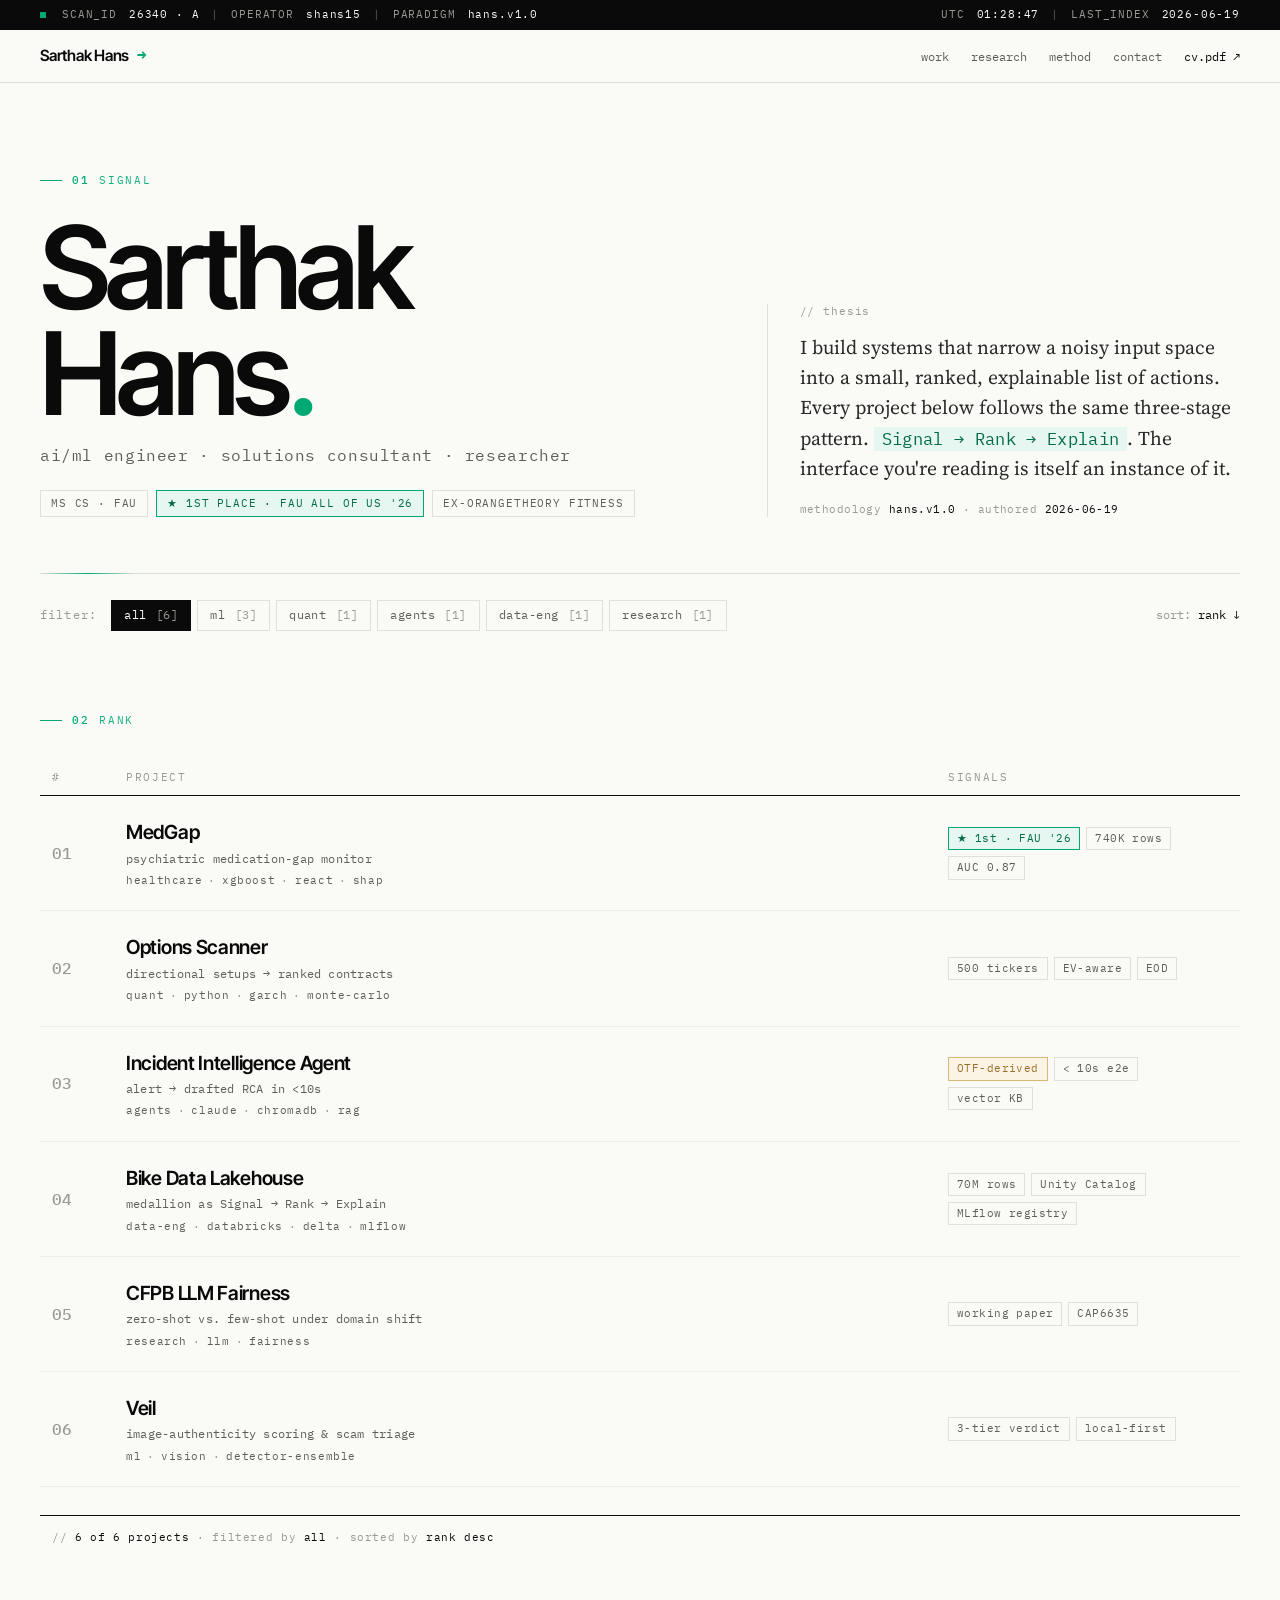
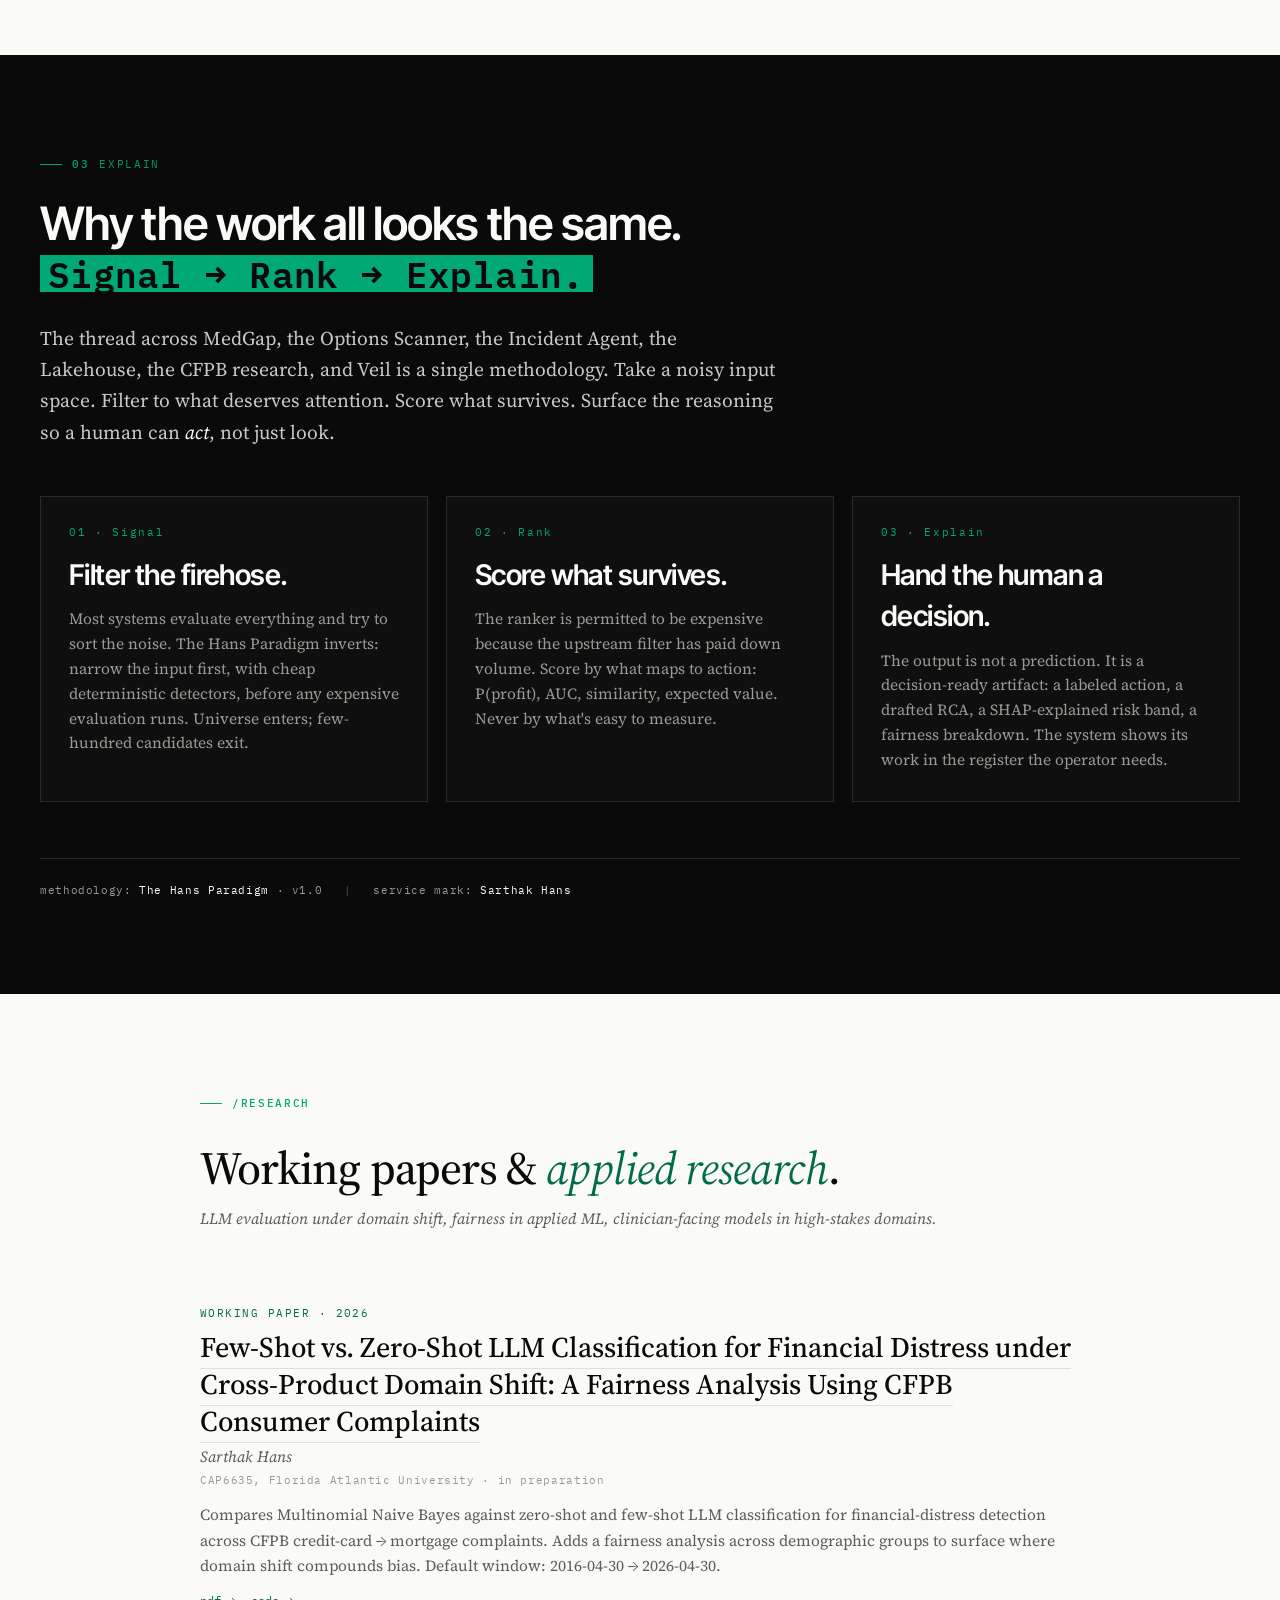
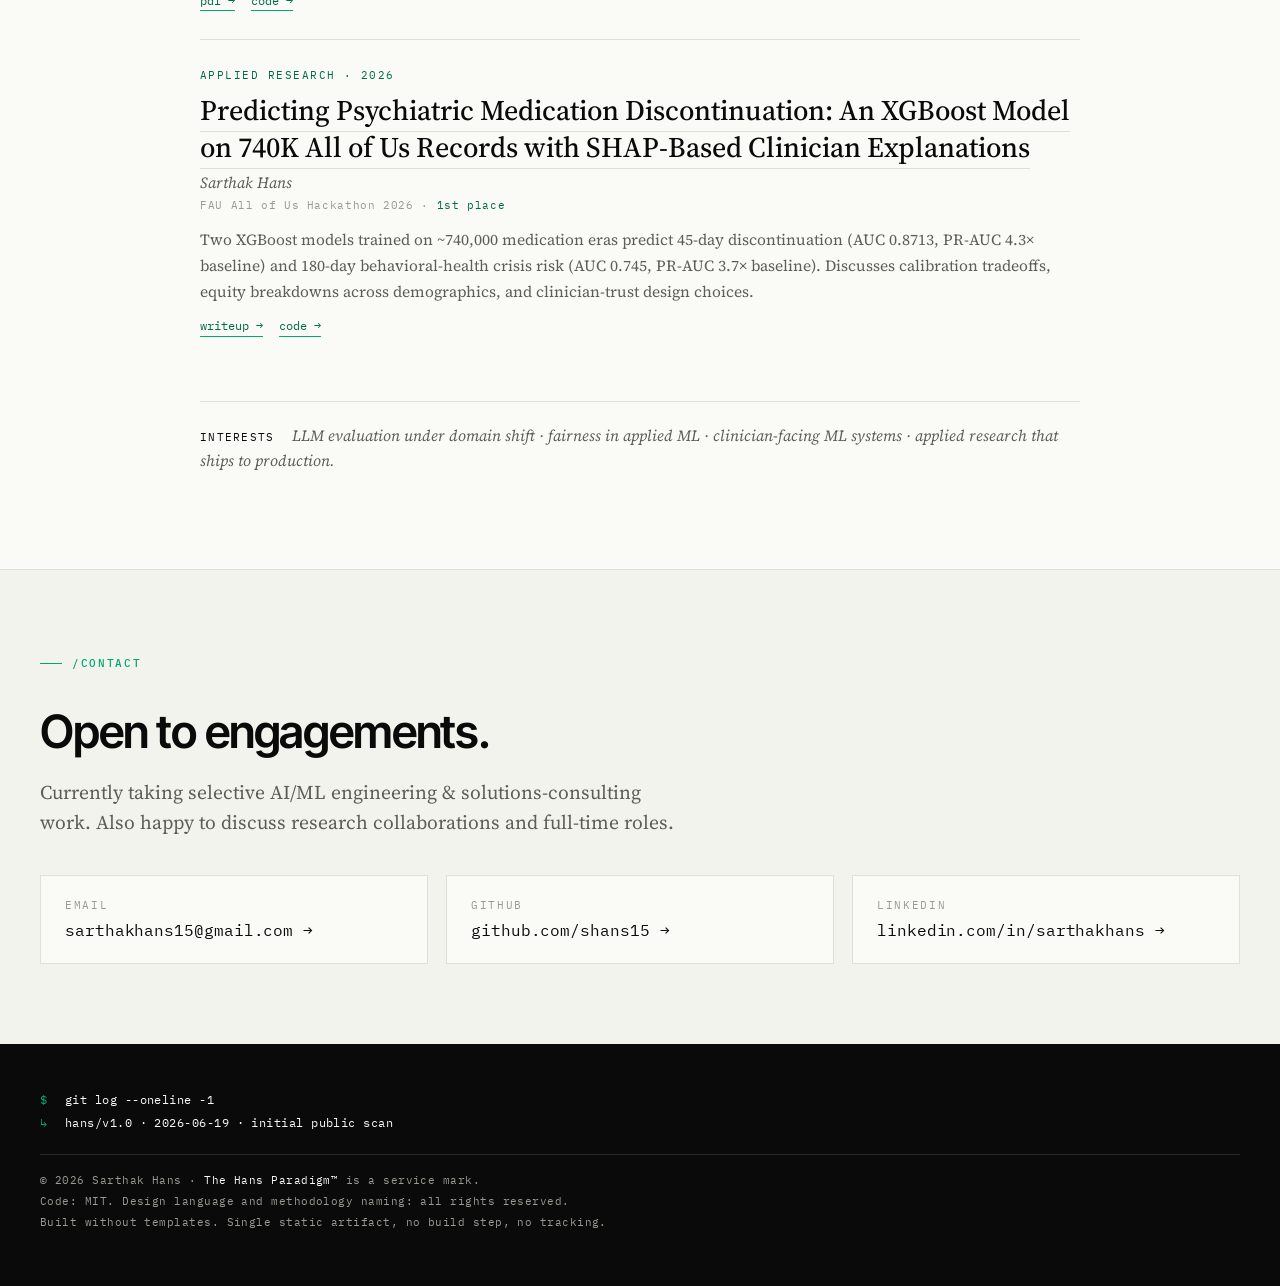
==== index.html @ 2ef12715 "initial: hans paradigm v1.0.2 Single-page static portfolio enacting the Signal → Rank → Explain meth" ====
<!--
  ============================================================================
  THE HANS PARADIGM™ — A Signal → Rank → Explain Interface
  ----------------------------------------------------------------------------
  © 2026 Sarthak Hans. All rights reserved.

  This file embodies an original interface paradigm authored by Sarthak Hans:
  a three-stage Signal → Rank → Explain layout language derived from the
  computational pattern present across the author's body of engineering and
  research work. The visual treatment, interaction model, methodology naming,
  and the integrated rank-with-explainability table are original authored
  components of "The Hans Paradigm" (the "Paradigm").

  Code is released under the MIT License (see LICENSE).
  Design language and methodology naming: all rights reserved.
  Trademark notice: "The Hans Paradigm" is a service mark of Sarthak Hans.
  ============================================================================
-->
<!DOCTYPE html>
<html lang="en">
<head>
  <meta charset="utf-8">
  <meta name="viewport" content="width=device-width, initial-scale=1, viewport-fit=cover">
  <meta name="theme-color" content="#0a0a0a">
  <title>Sarthak Hans · Signal → Rank → Explain · The Hans Paradigm</title>
  <meta name="description" content="AI/ML engineer and researcher. Builds Signal → Rank → Explain systems in healthcare, fintech, and ops. MS CS @ FAU. 1st place FAU All of Us Hackathon 2026.">
  <meta name="author" content="Sarthak Hans">
  <meta property="og:title" content="Sarthak Hans · The Hans Paradigm">
  <meta property="og:description" content="Signal → Rank → Explain. An interface that enacts the methodology.">
  <link rel="preconnect" href="https://fonts.googleapis.com">
  <link rel="preconnect" href="https://fonts.gstatic.com" crossorigin>
  <link href="https://fonts.googleapis.com/css2?family=Inter+Tight:wght@400;500;600;700&family=IBM+Plex+Mono:wght@400;500;600&family=Source+Serif+4:ital,opsz,wght@0,8..60,400;0,8..60,500;1,8..60,400&display=swap" rel="stylesheet">
  <link rel="stylesheet" href="styles.css">
</head>
<body>

<!-- =========================================================================
     STATUS BAR — system metadata, visible at all times
     ========================================================================= -->
<div class="status-bar" role="status" aria-label="System status">
  <div class="status-inner">
    <div class="status-left">
      <span class="status-dot" aria-hidden="true"></span>
      <span class="status-token">SCAN_ID</span>
      <span class="status-value" id="scan-id">···</span>
      <span class="status-sep">|</span>
      <span class="status-token">OPERATOR</span>
      <span class="status-value">shans15</span>
      <span class="status-sep">|</span>
      <span class="status-token">PARADIGM</span>
      <span class="status-value">hans.v1.0</span>
    </div>
    <div class="status-right">
      <span class="status-token">UTC</span>
      <span class="status-value" id="clock">--:--:--</span>
      <span class="status-sep">|</span>
      <span class="status-token">LAST_INDEX</span>
      <span class="status-value">2026-06-19</span>
    </div>
  </div>
</div>

<!-- =========================================================================
     NAV — minimal, sticky, register-locked to mono
     Desktop: inline links. Mobile: hamburger → slide-in drawer.
     ========================================================================= -->
<nav class="nav" aria-label="Primary">
  <div class="nav-inner">
    <a class="brand" href="#top">
      <span class="brand-name">Sarthak Hans</span>
      <span class="brand-glyph">→</span>
    </a>
    <div class="nav-links nav-links-desktop">
      <a href="#work">work</a>
      <a href="#research">research</a>
      <a href="#method">method</a>
      <a href="#contact">contact</a>
      <a href="cv.pdf" class="nav-cv">cv.pdf ↗</a>
    </div>
    <button
      class="nav-toggle"
      id="nav-toggle"
      aria-label="Open navigation menu"
      aria-controls="nav-drawer"
      aria-expanded="false"
      onclick="HansParadigm.toggleDrawer()">
      <span class="nav-toggle-bar"></span>
      <span class="nav-toggle-bar"></span>
      <span class="nav-toggle-label">menu</span>
    </button>
  </div>
</nav>

<!-- Mobile drawer + backdrop (only visible/animated on mobile breakpoints) -->
<div class="nav-backdrop" id="nav-backdrop" onclick="HansParadigm.closeDrawer()" aria-hidden="true"></div>
<aside class="nav-drawer" id="nav-drawer" aria-label="Mobile navigation" aria-hidden="true">
  <div class="nav-drawer-head">
    <div class="nav-drawer-label">// menu</div>
    <button class="nav-drawer-close" aria-label="Close menu" onclick="HansParadigm.closeDrawer()">close ✕</button>
  </div>
  <ul class="nav-drawer-list">
    <li><a href="#work"     onclick="HansParadigm.closeDrawer()"><span class="ndl-num">01</span><span>work</span></a></li>
    <li><a href="#research" onclick="HansParadigm.closeDrawer()"><span class="ndl-num">02</span><span>research</span></a></li>
    <li><a href="#method"   onclick="HansParadigm.closeDrawer()"><span class="ndl-num">03</span><span>method</span></a></li>
    <li><a href="#contact"  onclick="HansParadigm.closeDrawer()"><span class="ndl-num">04</span><span>contact</span></a></li>
    <li><a href="cv.pdf"    onclick="HansParadigm.closeDrawer()"><span class="ndl-num">05</span><span>cv.pdf ↗</span></a></li>
  </ul>
  <div class="nav-drawer-foot">
    <div>operator <em>shans15</em></div>
    <div>paradigm <em>hans.v1.0</em></div>
  </div>
</aside>

<main id="top">

  <!-- =======================================================================
       HERO — Stage 01 / Signal
       Asymmetric: identity block left, thesis + filter controls right
       ======================================================================= -->
  <section class="hero">
    <div class="hero-grid">
      <div class="hero-id">
        <div class="stage-label"><span class="stage-num">01</span><span class="stage-name">Signal</span></div>
        <h1 class="hero-h1">
          <span class="hero-name">Sarthak<br>Hans<span class="hero-period">.</span></span>
          <span class="hero-role">ai/ml engineer · solutions consultant · researcher</span>
        </h1>
        <div class="hero-credentials">
          <span class="cred">MS CS · FAU</span>
          <span class="cred cred-award">★ 1st place · FAU All of Us '26</span>
          <span class="cred">ex-Orangetheory Fitness</span>
        </div>
      </div>

      <aside class="hero-thesis">
        <div class="thesis-label">// thesis</div>
        <p class="thesis-text">I build systems that narrow a noisy input space into a small, ranked, explainable list of actions. Every project below follows the same three-stage pattern. <span class="thesis-em">Signal → Rank → Explain</span>. The interface you're reading is itself an instance of it.</p>
        <div class="thesis-meta">
          <span>methodology </span><span class="thesis-meta-em">hans.v1.0</span>
          <span> · authored </span><span class="thesis-meta-em">2026-06-19</span>
        </div>
      </aside>
    </div>

    <div class="scanline" aria-hidden="true"><div class="scanline-pulse"></div></div>

    <div class="filter-bar" role="toolbar" aria-label="Filter projects">
      <span class="filter-label">filter:</span>
      <button class="filter-btn active" data-filter="all">all <span class="filter-count">[6]</span></button>
      <button class="filter-btn" data-filter="ml">ml <span class="filter-count">[3]</span></button>
      <button class="filter-btn" data-filter="quant">quant <span class="filter-count">[1]</span></button>
      <button class="filter-btn" data-filter="agents">agents <span class="filter-count">[1]</span></button>
      <button class="filter-btn" data-filter="data">data-eng <span class="filter-count">[1]</span></button>
      <button class="filter-btn" data-filter="research">research <span class="filter-count">[1]</span></button>
      <span class="filter-spacer"></span>
      <span class="filter-sort">sort: <span class="filter-sort-val">rank ↓</span></span>
    </div>
  </section>

  <!-- =======================================================================
       RANK — Stage 02 / Rank
       Dense scan-output table with inline Explain panels
       ======================================================================= -->
  <section class="rank" id="work">
    <div class="stage-label stage-label-section"><span class="stage-num">02</span><span class="stage-name">Rank</span></div>

    <div class="rank-head" role="row">
      <div class="rh-col rh-num">#</div>
      <div class="rh-col rh-name">project</div>
      <div class="rh-col rh-signals">signals</div>
    </div>

    <article class="rank-row" data-cats="ml">
      <div class="rr-trigger" onclick="HansParadigm.toggle(this)">
        <div class="rr-num">01</div>
        <div class="rr-name">
          <h3>MedGap <span class="rr-sub">psychiatric medication-gap monitor</span></h3>
          <div class="rr-tags"><span>healthcare</span><span class="dot">·</span><span>xgboost</span><span class="dot">·</span><span>react</span><span class="dot">·</span><span>shap</span></div>
        </div>
        <div class="rr-badges">
          <span class="badge badge-award">★ 1st · FAU '26</span>
          <span class="badge">740K rows</span>
          <span class="badge">AUC 0.87</span>
        </div>
      </div>
      <div class="rr-explain">
        <div class="explain-grid">
          <div>
            <div class="explain-label">// why ranked #1</div>
            <p class="explain-text">A textbook <em>Signal → Rank → Explain</em> system, applied to clinical decision-support. Two XGBoost models trained on ~740K medication eras from the NIH All of Us Researcher Workbench surface per-patient discontinuation risk (AUC <em>0.8713</em>, PR-AUC <em>4.3× baseline</em>) and 180-day behavioral-health crisis risk (AUC <em>0.745</em>, PR-AUC <em>3.7× baseline</em>). The React dashboard renders SHAP explanations and equity breakdowns inline so clinicians can <em>act, not just look</em>.</p>
            <div class="explain-links">
              <a href="https://github.com/shans15/medgap">repo →</a>
              <a href="#">case study →</a>
              <a href="#">slides →</a>
            </div>
          </div>
          <div>
            <div class="explain-label">// rank features</div>
            <dl class="feat-list">
              <div class="feat"><dt>award</dt><dd>1st · FAU All of Us '26</dd></div>
              <div class="feat"><dt>data</dt><dd>~740,000 medication eras</dd></div>
              <div class="feat"><dt>auc-roc</dt><dd>0.8713 (disc.) · 0.745 (crisis)</dd></div>
              <div class="feat"><dt>pr-auc lift</dt><dd>4.3× · 3.7× baseline</dd></div>
              <div class="feat"><dt>explainability</dt><dd>SHAP + equity breakdowns</dd></div>
              <div class="feat"><dt>shipped</dt><dd>React dashboard, FastAPI</dd></div>
            </dl>
          </div>
        </div>
      </div>
    </article>

    <article class="rank-row" data-cats="quant">
      <div class="rr-trigger" onclick="HansParadigm.toggle(this)">
        <div class="rr-num">02</div>
        <div class="rr-name">
          <h3>Options Scanner <span class="rr-sub">directional setups → ranked contracts</span></h3>
          <div class="rr-tags"><span>quant</span><span class="dot">·</span><span>python</span><span class="dot">·</span><span>garch</span><span class="dot">·</span><span>monte-carlo</span></div>
        </div>
        <div class="rr-badges">
          <span class="badge">500 tickers</span>
          <span class="badge">EV-aware</span>
          <span class="badge">EOD</span>
        </div>
      </div>
      <div class="rr-explain">
        <div class="explain-grid">
          <div>
            <div class="explain-label">// why ranked #2</div>
            <p class="explain-text">The clearest statement of the methodology, in my own words from the repo: <em>"Most option scanners are noisy because they evaluate every contract on every ticker, then try to sort the firehose. This one inverts the problem."</em> A ticker only enters the scan if a Saty-style technical setup fires on its daily chart (Signal). Surviving tickers get stress-tested P(profit), EV, and composite scoring across their option chains (Rank). Output is a labeled list (<code>TRADE / WATCHLIST / NO_TRADE</code>) backed by the setup that put it there (Explain).</p>
            <div class="explain-links">
              <a href="https://github.com/shans15/options-scanner">repo →</a>
              <a href="#">methodology →</a>
            </div>
          </div>
          <div>
            <div class="explain-label">// rank features</div>
            <dl class="feat-list">
              <div class="feat"><dt>universe</dt><dd>S&amp;P 500, cached daily</dd></div>
              <div class="feat"><dt>setup detectors</dt><dd>compression · pullback · stage-2 · failed-breakdown</dd></div>
              <div class="feat"><dt>pricing</dt><dd>GARCH-conditioned · Monte Carlo</dd></div>
              <div class="feat"><dt>scoring</dt><dd>P(profit) · expected value · stress</dd></div>
              <div class="feat"><dt>output</dt><dd>3-class labeled candidate list</dd></div>
            </dl>
          </div>
        </div>
      </div>
    </article>

    <article class="rank-row" data-cats="agents ml">
      <div class="rr-trigger" onclick="HansParadigm.toggle(this)">
        <div class="rr-num">03</div>
        <div class="rr-name">
          <h3>Incident Intelligence Agent <span class="rr-sub">alert → drafted RCA in &lt;10s</span></h3>
          <div class="rr-tags"><span>agents</span><span class="dot">·</span><span>claude</span><span class="dot">·</span><span>chromadb</span><span class="dot">·</span><span>rag</span></div>
        </div>
        <div class="rr-badges">
          <span class="badge badge-prod">OTF-derived</span>
          <span class="badge">&lt; 10s e2e</span>
          <span class="badge">vector KB</span>
        </div>
      </div>
      <div class="rr-explain">
        <div class="explain-grid">
          <div>
            <div class="explain-label">// why ranked #3</div>
            <p class="explain-text">Open-source rebuild of a production system shipped at Orangetheory Fitness. Raw PagerDuty alert (Signal) → similarity search against a local ChromaDB of past incidents (Rank) → drafted RCA with cited precedents, formatted for paste into Jira or Slack (Explain). The OTF lineage matters: this is a vendor-neutral version of something that ran in production for an enterprise on-call team, not a side project.</p>
            <div class="explain-links">
              <a href="https://github.com/shans15/incident-intelligence-agent">repo →</a>
            </div>
          </div>
          <div>
            <div class="explain-label">// rank features</div>
            <dl class="feat-list">
              <div class="feat"><dt>latency</dt><dd>&lt; 10s end-to-end</dd></div>
              <div class="feat"><dt>retrieval</dt><dd>ChromaDB, local-first</dd></div>
              <div class="feat"><dt>generation</dt><dd>Claude API + retry/backoff</dd></div>
              <div class="feat"><dt>output</dt><dd>markdown RCA, paste-ready</dd></div>
              <div class="feat"><dt>lineage</dt><dd>Orangetheory Fitness prod</dd></div>
            </dl>
          </div>
        </div>
      </div>
    </article>

    <article class="rank-row" data-cats="data ml">
      <div class="rr-trigger" onclick="HansParadigm.toggle(this)">
        <div class="rr-num">04</div>
        <div class="rr-name">
          <h3>Bike Data Lakehouse <span class="rr-sub">medallion as Signal → Rank → Explain</span></h3>
          <div class="rr-tags"><span>data-eng</span><span class="dot">·</span><span>databricks</span><span class="dot">·</span><span>delta</span><span class="dot">·</span><span>mlflow</span></div>
        </div>
        <div class="rr-badges">
          <span class="badge">70M rows</span>
          <span class="badge">Unity Catalog</span>
          <span class="badge">MLflow registry</span>
        </div>
      </div>
      <div class="rr-explain">
        <div class="explain-grid">
          <div>
            <div class="explain-label">// why ranked #4</div>
            <p class="explain-text">The methodology applied at the data-engineering layer. <em>Bronze (Signal)</em> ingests raw Citi Bike trips + GBFS + weather with MERGE-based idempotency and bad-row quarantine. <em>Silver (Rank)</em> is the cleaned, partitioned, Z-ordered hourly demand tables. <em>Gold (Explain)</em> is the predicted-demand model output an operations dashboard can actually act on. The Lakehouse architecture is the point, not the dataset.</p>
            <div class="explain-links">
              <a href="https://github.com/shans15/bike-data-lakehouse">repo →</a>
            </div>
          </div>
          <div>
            <div class="explain-label">// rank features</div>
            <dl class="feat-list">
              <div class="feat"><dt>volume</dt><dd>~70M trip rows · 3.5 GB</dd></div>
              <div class="feat"><dt>governance</dt><dd>Unity Catalog, single plane</dd></div>
              <div class="feat"><dt>experiments</dt><dd>MLflow · baseline + LGBM + GBT</dd></div>
              <div class="feat"><dt>output</dt><dd>SQL ops dashboard</dd></div>
            </dl>
          </div>
        </div>
      </div>
    </article>

    <article class="rank-row" data-cats="research ml">
      <div class="rr-trigger" onclick="HansParadigm.toggle(this)">
        <div class="rr-num">05</div>
        <div class="rr-name">
          <h3>CFPB LLM Fairness <span class="rr-sub">zero-shot vs. few-shot under domain shift</span></h3>
          <div class="rr-tags"><span>research</span><span class="dot">·</span><span>llm</span><span class="dot">·</span><span>fairness</span></div>
        </div>
        <div class="rr-badges">
          <span class="badge">working paper</span>
          <span class="badge">CAP6635</span>
        </div>
      </div>
      <div class="rr-explain">
        <div class="explain-grid">
          <div>
            <div class="explain-label">// why ranked #5</div>
            <p class="explain-text">The methodology as research. Compares Multinomial Naive Bayes against zero-shot and few-shot LLM classification for financial-distress detection across CFPB credit-card → mortgage complaints (Signal: classifiers · Rank: out-of-domain accuracy · Explain: fairness analysis across demographic groups). 10-year window, 2016–2026. In preparation as a working paper for CAP6635.</p>
            <div class="explain-links">
              <a href="https://github.com/shans15/cap6635-research">repo →</a>
              <a href="#research">read alongside research section ↓</a>
            </div>
          </div>
          <div>
            <div class="explain-label">// rank features</div>
            <dl class="feat-list">
              <div class="feat"><dt>source domain</dt><dd>credit card complaints</dd></div>
              <div class="feat"><dt>target domain</dt><dd>mortgage complaints</dd></div>
              <div class="feat"><dt>baseline</dt><dd>Multinomial Naive Bayes</dd></div>
              <div class="feat"><dt>labels</dt><dd>derived from response category</dd></div>
              <div class="feat"><dt>window</dt><dd>2016-04-30 → 2026-04-30</dd></div>
            </dl>
          </div>
        </div>
      </div>
    </article>

    <article class="rank-row" data-cats="agents ml">
      <div class="rr-trigger" onclick="HansParadigm.toggle(this)">
        <div class="rr-num">06</div>
        <div class="rr-name">
          <h3>Veil <span class="rr-sub">image-authenticity scoring &amp; scam triage</span></h3>
          <div class="rr-tags"><span>ml</span><span class="dot">·</span><span>vision</span><span class="dot">·</span><span>detector-ensemble</span></div>
        </div>
        <div class="rr-badges">
          <span class="badge">3-tier verdict</span>
          <span class="badge">local-first</span>
        </div>
      </div>
      <div class="rr-explain">
        <div class="explain-grid">
          <div>
            <div class="explain-label">// why ranked #6</div>
            <p class="explain-text">Same pattern, image domain. Detector outputs (Signal) → combined Veil authenticity score with confidence rating (Rank) → plain-language verdict (<code>Looks authentic</code> / <code>Needs review</code> / <code>High scam risk</code>) plus visual warning-sign explanations and verification next-steps (Explain). Designed for human review, not as definitive proof.</p>
            <div class="explain-links">
              <a href="https://github.com/shans15/ai-detector">repo →</a>
            </div>
          </div>
          <div>
            <div class="explain-label">// rank features</div>
            <dl class="feat-list">
              <div class="feat"><dt>scoring</dt><dd>ensemble → normalized Veil score</dd></div>
              <div class="feat"><dt>verdicts</dt><dd>3 plain-language classes</dd></div>
              <div class="feat"><dt>privacy</dt><dd>local API support</dd></div>
              <div class="feat"><dt>use cases</dt><dd>scam · dating · news verification</dd></div>
            </dl>
          </div>
        </div>
      </div>
    </article>

    <div class="rank-foot">
      <span class="rank-foot-token">// </span>
      <span id="rank-count">6 of 6 projects</span>
      <span class="rank-foot-token"> · filtered by </span>
      <span id="rank-filter">all</span>
      <span class="rank-foot-token"> · sorted by </span>
      <span>rank desc</span>
    </div>
  </section>

  <!-- =======================================================================
       METHOD — Stage 03 / Explain (inverted register: dark)
       The named methodology, articulated as three explicit stages
       ======================================================================= -->
  <section class="method" id="method">
    <div class="method-inner">
      <div class="stage-label stage-label-on-dark"><span class="stage-num">03</span><span class="stage-name">Explain</span></div>
      <h2 class="method-h2">Why the work all looks the same.<br><span class="method-em">Signal → Rank → Explain.</span></h2>
      <p class="method-lead">The thread across MedGap, the Options Scanner, the Incident Agent, the Lakehouse, the CFPB research, and Veil is a single methodology. Take a noisy input space. Filter to what deserves attention. Score what survives. Surface the reasoning so a human can <em>act</em>, not just look.</p>

      <div class="method-stages">
        <article class="method-stage">
          <div class="ms-num">01 · Signal</div>
          <h3>Filter the firehose.</h3>
          <p>Most systems evaluate everything and try to sort the noise. The Hans Paradigm inverts: narrow the input first, with cheap deterministic detectors, before any expensive evaluation runs. Universe enters; few-hundred candidates exit.</p>
        </article>
        <article class="method-stage">
          <div class="ms-num">02 · Rank</div>
          <h3>Score what survives.</h3>
          <p>The ranker is permitted to be expensive because the upstream filter has paid down volume. Score by what maps to action: P(profit), AUC, similarity, expected value. Never by what's easy to measure.</p>
        </article>
        <article class="method-stage">
          <div class="ms-num">03 · Explain</div>
          <h3>Hand the human a decision.</h3>
          <p>The output is not a prediction. It is a decision-ready artifact: a labeled action, a drafted RCA, a SHAP-explained risk band, a fairness breakdown. The system shows its work in the register the operator needs.</p>
        </article>
      </div>

      <div class="method-foot">
        <span>methodology: <em>The Hans Paradigm</em> · v1.0</span>
        <span class="method-sep">|</span>
        <span>service mark: <em>Sarthak Hans</em></span>
      </div>
    </div>
  </section>

  <!-- =======================================================================
       RESEARCH — academic register, narrower column
       ======================================================================= -->
  <section class="research" id="research">
    <div class="research-inner">
      <div class="stage-label stage-label-section"><span class="stage-num">/research</span></div>
      <h2 class="research-h2">Working papers &amp; <em>applied research</em>.</h2>
      <p class="research-lead">LLM evaluation under domain shift, fairness in applied ML, clinician-facing models in high-stakes domains.</p>

      <article class="pub">
        <div class="pub-type">Working paper · 2026</div>
        <h3 class="pub-title"><a href="#">Few-Shot vs. Zero-Shot LLM Classification for Financial Distress under Cross-Product Domain Shift: A Fairness Analysis Using CFPB Consumer Complaints</a></h3>
        <div class="pub-authors">Sarthak Hans</div>
        <div class="pub-venue">CAP6635, Florida Atlantic University · in preparation</div>
        <p class="pub-abstract">Compares Multinomial Naive Bayes against zero-shot and few-shot LLM classification for financial-distress detection across CFPB credit-card → mortgage complaints. Adds a fairness analysis across demographic groups to surface where domain shift compounds bias. Default window: 2016-04-30 → 2026-04-30.</p>
        <div class="pub-links"><a href="#">pdf →</a><a href="https://github.com/shans15/cap6635-research">code →</a></div>
      </article>

      <article class="pub">
        <div class="pub-type">Applied research · 2026</div>
        <h3 class="pub-title"><a href="#">Predicting Psychiatric Medication Discontinuation: An XGBoost Model on 740K All of Us Records with SHAP-Based Clinician Explanations</a></h3>
        <div class="pub-authors">Sarthak Hans</div>
        <div class="pub-venue">FAU All of Us Hackathon 2026 · <em>1st place</em></div>
        <p class="pub-abstract">Two XGBoost models trained on ~740,000 medication eras predict 45-day discontinuation (AUC 0.8713, PR-AUC 4.3× baseline) and 180-day behavioral-health crisis risk (AUC 0.745, PR-AUC 3.7× baseline). Discusses calibration tradeoffs, equity breakdowns across demographics, and clinician-trust design choices.</p>
        <div class="pub-links"><a href="#">writeup →</a><a href="https://github.com/shans15/medgap">code →</a></div>
      </article>

      <div class="research-interests">
        <span class="ri-label">interests</span>
        <span>LLM evaluation under domain shift · fairness in applied ML · clinician-facing ML systems · applied research that ships to production.</span>
      </div>
    </div>
  </section>

  <!-- =======================================================================
       CONTACT — system-prompt styled
       ======================================================================= -->
  <section class="contact" id="contact">
    <div class="contact-inner">
      <div class="stage-label"><span class="stage-num">/contact</span></div>
      <h2 class="contact-h2">Open to engagements.</h2>
      <p class="contact-lead">Currently taking selective AI/ML engineering &amp; solutions-consulting work. Also happy to discuss research collaborations and full-time roles.</p>
      <div class="contact-grid">
        <a class="contact-link" href="mailto:sarthakhans15@gmail.com">
          <span class="cl-label">email</span>
          <span class="cl-val">sarthakhans15@gmail.com →</span>
        </a>
        <a class="contact-link" href="https://github.com/shans15">
          <span class="cl-label">github</span>
          <span class="cl-val">github.com/shans15 →</span>
        </a>
        <a class="contact-link" href="#">
          <span class="cl-label">linkedin</span>
          <span class="cl-val">linkedin.com/in/sarthakhans →</span>
        </a>
      </div>
    </div>
  </section>

</main>

<!-- =========================================================================
     FOOTER — system status block
     ========================================================================= -->
<footer class="footer">
  <div class="footer-inner">
    <div class="footer-block">
      <span class="footer-token">$</span>
      <span class="footer-val">git log --oneline -1</span>
    </div>
    <div class="footer-block">
      <span class="footer-token">↳</span>
      <span class="footer-val" id="footer-commit">hans/v1.0 · 2026-06-19 · initial public scan</span>
    </div>
    <div class="footer-rule"></div>
    <div class="footer-meta">
      <div>© 2026 Sarthak Hans · <em>The Hans Paradigm™</em> is a service mark.</div>
      <div>Code: MIT. Design language and methodology naming: all rights reserved.</div>
      <div>Built without templates. Single static artifact, no build step, no tracking.</div>
    </div>
  </div>
</footer>

<script src="app.js"></script>
</body>
</html>
---- styles.css ----
/*
  ============================================================================
  THE HANS PARADIGM — Stylesheet
  ----------------------------------------------------------------------------
  Design system for a Signal → Rank → Explain interface.
  Authored: 2026-06-19 · Sarthak Hans · all rights reserved.
  ============================================================================
*/

/* --------------------------------------------------------------------------
   1. Tokens — bone-white surface, ink type, one signal color (clinical green)
   -------------------------------------------------------------------------- */
:root {
  /* surfaces */
  --bg:           #fafaf7;
  --bg-2:         #f3f3ee;
  --bg-3:         #ededea;
  --ink:          #0a0a0a;
  --ink-soft:     #2a2a2a;
  --ink-dark:     #1a1a1a;

  /* lines & muted */
  --line:         #e0e0d8;
  --line-soft:    #ededea;
  --muted:        #5e5e58;
  --muted-2:      #9a9a93;

  /* one signal color — clinical green, used sparingly */
  --signal:       #00a874;
  --signal-soft:  #e6f6f0;
  --signal-ink:   #006b4a;

  /* WATCH register — muted amber */
  --watch:        #9b6f2b;
  --watch-soft:   #fbf3e3;

  /* type */
  --sans:         'Inter Tight', system-ui, -apple-system, sans-serif;
  --mono:         'IBM Plex Mono', ui-monospace, Menlo, Consolas, monospace;
  --serif:        'Source Serif 4', Georgia, 'Times New Roman', serif;

  /* type metrics — intentionally not the typical ladder */
  --t-xs:         10.5px;
  --t-sm:         11.5px;
  --t-base:       13.5px;
  --t-md:         15.5px;
  --t-lg:         19.5px;
  --t-xl:         28.5px;
  --t-2xl:        46px;
  --t-display:    clamp(56px, 9vw, 122px);

  /* rhythm */
  --gutter:       40px;
  --max:          1400px;     /* desktop cap; the design holds up to ultrawide w/ added side breathing */

  /* touch */
  --tap:          44px;       /* WCAG 2.5.5 minimum touch target */

  /* safe areas (iPhone notch / home indicator) */
  --safe-t:       env(safe-area-inset-top, 0px);
  --safe-r:       env(safe-area-inset-right, 0px);
  --safe-b:       env(safe-area-inset-bottom, 0px);
  --safe-l:       env(safe-area-inset-left, 0px);
}

/* --------------------------------------------------------------------------
   2. Reset — minimal, opinionated
   -------------------------------------------------------------------------- */
*, *::before, *::after { box-sizing: border-box; }
html, body { margin: 0; padding: 0; }
html { background: var(--bg); -webkit-text-size-adjust: 100%; }
body {
  font-family: var(--sans);
  font-size: var(--t-base);
  color: var(--ink);
  background: var(--bg);
  -webkit-font-smoothing: antialiased;
  -moz-osx-font-smoothing: grayscale;
  font-feature-settings: "kern", "liga", "calt";
  line-height: 1.45;
  /* respect iPhone safe areas at the body edges */
  padding-left: var(--safe-l);
  padding-right: var(--safe-r);
}
body.no-scroll { overflow: hidden; }
a { color: inherit; text-decoration: none; -webkit-tap-highlight-color: transparent; }
button { font: inherit; color: inherit; background: none; border: none; padding: 0; cursor: pointer; -webkit-tap-highlight-color: transparent; touch-action: manipulation; }
h1, h2, h3, h4, p, dl, dd { margin: 0; }
dl { padding: 0; }

/* --------------------------------------------------------------------------
   3. Status bar — system metadata, fixed across top
   -------------------------------------------------------------------------- */
.status-bar {
  position: sticky;
  top: 0;
  z-index: 60;
  background: var(--ink);
  color: var(--bg);
  border-bottom: 1px solid var(--ink);
}
.status-inner {
  max-width: var(--max);
  margin: 0 auto;
  padding: 7px var(--gutter);
  display: flex;
  justify-content: space-between;
  align-items: center;
  font-family: var(--mono);
  font-size: var(--t-xs);
  letter-spacing: 0.08em;
  white-space: nowrap;
  overflow-x: auto;
}
.status-left, .status-right { display: flex; align-items: center; gap: 12px; }
.status-token { color: var(--muted-2); }
.status-value { color: var(--bg); }
.status-sep { color: var(--muted-2); opacity: 0.6; }
.status-dot {
  display: inline-block;
  width: 6px; height: 6px;
  background: var(--signal);
  margin-right: 4px;
  animation: status-pulse 2.4s ease-in-out infinite;
}
@keyframes status-pulse {
  0%, 100% { opacity: 1; }
  50%      { opacity: 0.35; }
}

/* --------------------------------------------------------------------------
   4. Nav — minimal, register-locked to mono lowercase
   -------------------------------------------------------------------------- */
.nav {
  position: sticky;
  top: 28px;
  z-index: 55;
  background: var(--bg);
  border-bottom: 1px solid var(--line);
}
.nav-inner {
  max-width: var(--max);
  margin: 0 auto;
  padding: 14px var(--gutter);
  display: flex;
  justify-content: space-between;
  align-items: baseline;
  gap: 24px;
}
.brand {
  display: flex; align-items: baseline; gap: 8px;
  font-family: var(--sans);
  font-weight: 600;
  font-size: var(--t-md);
  letter-spacing: -0.015em;
}
.brand-glyph { font-family: var(--mono); color: var(--signal); }
.nav-links {
  display: flex;
  align-items: baseline;
  gap: 22px;
  font-family: var(--mono);
  font-size: var(--t-sm);
}
.nav-links a {
  color: var(--muted);
  transition: color 0.15s;
}
.nav-links a:hover { color: var(--ink); }
.nav-cv { color: var(--ink) !important; }

/* Hamburger button — only visible on mobile (≤700px) */
.nav-toggle {
  display: none;
  align-items: center;
  gap: 8px;
  padding: 12px 14px;
  min-height: var(--tap);
  border: 1px solid var(--line);
  background: var(--bg);
  color: var(--ink);
  font-family: var(--mono);
  font-size: var(--t-sm);
  letter-spacing: 0.08em;
  cursor: pointer;
}
.nav-toggle:hover { border-color: var(--ink); }
.nav-toggle-bar {
  display: inline-block;
  width: 16px;
  height: 1.5px;
  background: var(--ink);
}
.nav-toggle-bar + .nav-toggle-bar { margin-top: 0; }
.nav-toggle-bars-wrap {
  display: inline-flex;
  flex-direction: column;
  gap: 4px;
}
.nav-toggle-label { letter-spacing: 0.12em; }

/* Mobile drawer + backdrop */
.nav-backdrop {
  position: fixed;
  inset: 0;
  background: rgba(10, 10, 10, 0.4);
  opacity: 0;
  pointer-events: none;
  transition: opacity 0.22s ease;
  z-index: 70;
}
.nav-backdrop.open {
  opacity: 1;
  pointer-events: auto;
}
.nav-drawer {
  position: fixed;
  top: 0;
  right: 0;
  bottom: 0;
  width: min(86vw, 360px);
  background: var(--bg);
  border-left: 1px solid var(--ink);
  z-index: 75;
  transform: translateX(100%);
  transition: transform 0.28s cubic-bezier(0.2, 0.7, 0.2, 1);
  display: flex;
  flex-direction: column;
  padding: calc(20px + var(--safe-t)) 24px calc(20px + var(--safe-b));
}
.nav-drawer.open { transform: translateX(0); }
.nav-drawer-head {
  display: flex;
  justify-content: space-between;
  align-items: center;
  padding-bottom: 18px;
  border-bottom: 1px solid var(--line);
  margin-bottom: 12px;
}
.nav-drawer-label {
  font-family: var(--mono);
  font-size: var(--t-xs);
  color: var(--signal);
  letter-spacing: 0.16em;
  text-transform: uppercase;
}
.nav-drawer-close {
  font-family: var(--mono);
  font-size: var(--t-sm);
  color: var(--ink);
  padding: 10px 12px;
  min-height: var(--tap);
  border: 1px solid var(--line);
  letter-spacing: 0.06em;
}
.nav-drawer-list {
  list-style: none;
  padding: 0;
  margin: 0;
  flex: 1;
}
.nav-drawer-list li { border-bottom: 1px solid var(--line-soft); }
.nav-drawer-list a {
  display: flex;
  align-items: center;
  gap: 18px;
  padding: 20px 4px;
  font-family: var(--sans);
  font-size: var(--t-lg);
  font-weight: 500;
  color: var(--ink);
  letter-spacing: -0.01em;
  min-height: var(--tap);
}
.nav-drawer-list a:active { background: var(--bg-2); }
.ndl-num {
  font-family: var(--mono);
  font-size: var(--t-xs);
  color: var(--muted-2);
  letter-spacing: 0.12em;
  min-width: 24px;
}
.nav-drawer-foot {
  font-family: var(--mono);
  font-size: var(--t-xs);
  color: var(--muted-2);
  letter-spacing: 0.06em;
  padding-top: 18px;
  border-top: 1px solid var(--line);
  display: flex;
  flex-direction: column;
  gap: 4px;
}
.nav-drawer-foot em { color: var(--ink); font-style: normal; }

/* --------------------------------------------------------------------------
   5. Stage labels — recurring marker used at the start of each section
   -------------------------------------------------------------------------- */
.stage-label {
  display: inline-flex;
  align-items: center;
  gap: 10px;
  font-family: var(--mono);
  font-size: var(--t-xs);
  color: var(--signal);
  text-transform: uppercase;
  letter-spacing: 0.16em;
  margin-bottom: 26px;
}
.stage-label::before {
  content: "";
  display: inline-block;
  width: 22px;
  height: 1px;
  background: var(--signal);
}
.stage-label-section { margin-bottom: 32px; }
.stage-label-on-dark { color: var(--signal); }
.stage-label-on-dark::before { background: var(--signal); }
.stage-num { font-weight: 500; }
.stage-name { opacity: 0.9; }

/* --------------------------------------------------------------------------
   6. Hero — asymmetric grid: identity left, thesis right
   -------------------------------------------------------------------------- */
.hero {
  max-width: var(--max);
  margin: 0 auto;
  padding: 84px var(--gutter) 32px;
}
.hero-grid {
  display: grid;
  grid-template-columns: minmax(0, 7fr) minmax(0, 5fr);
  gap: 64px;
  align-items: end;
}
.hero-id { min-width: 0; }
.hero-h1 {
  font-family: var(--sans);
  font-weight: 600;
  font-size: var(--t-display);
  letter-spacing: -0.045em;
  line-height: 0.92;
  margin: 0 0 28px;
}
.hero-name { display: block; color: var(--ink); }
.hero-period { color: var(--signal); }
.hero-role {
  display: block;
  font-family: var(--mono);
  font-size: var(--t-md);
  font-weight: 400;
  color: var(--muted);
  letter-spacing: 0.04em;
  margin-top: 22px;
}
.hero-credentials {
  display: flex; flex-wrap: wrap; gap: 8px;
}
.cred {
  font-family: var(--mono);
  font-size: var(--t-xs);
  letter-spacing: 0.08em;
  padding: 5px 10px;
  background: transparent;
  border: 1px solid var(--line);
  color: var(--muted);
  text-transform: uppercase;
}
.cred-award { color: var(--signal-ink); border-color: var(--signal); background: var(--signal-soft); }

.hero-thesis {
  border-left: 1px solid var(--line);
  padding-left: 32px;
}
.thesis-label {
  font-family: var(--mono);
  font-size: var(--t-xs);
  color: var(--muted-2);
  margin-bottom: 14px;
  letter-spacing: 0.08em;
}
.thesis-text {
  font-family: var(--serif);
  font-size: var(--t-lg);
  line-height: 1.55;
  color: var(--ink-soft);
  margin-bottom: 18px;
}
.thesis-em {
  font-family: var(--mono);
  font-style: normal;
  font-size: 0.85em;
  background: var(--signal-soft);
  color: var(--signal-ink);
  padding: 1px 8px;
  letter-spacing: 0.02em;
}
.thesis-meta {
  font-family: var(--mono);
  font-size: var(--t-xs);
  color: var(--muted-2);
  letter-spacing: 0.04em;
}
.thesis-meta-em { color: var(--ink); }

/* Scan line — single horizontal rule with a slow moving pulse */
.scanline {
  height: 1px;
  background: var(--line);
  margin: 56px 0 22px;
  position: relative;
  overflow: hidden;
}
.scanline-pulse {
  position: absolute;
  top: -1px;
  left: 0;
  height: 3px;
  width: 96px;
  background: linear-gradient(90deg, transparent, var(--signal), transparent);
  animation: scan-pulse 6s linear infinite;
}
@keyframes scan-pulse {
  0%   { transform: translateX(-120px); }
  100% { transform: translateX(120vw); }
}

/* Filter bar — looks like a CLI options row */
.filter-bar {
  display: flex;
  align-items: center;
  gap: 6px;
  flex-wrap: wrap;
  font-family: var(--mono);
  font-size: var(--t-sm);
  padding: 4px 0;
}
.filter-label {
  color: var(--muted-2);
  letter-spacing: 0.1em;
  margin-right: 8px;
}
.filter-btn {
  font-family: var(--mono);
  font-size: var(--t-sm);
  padding: 6px 12px;
  border: 1px solid var(--line);
  color: var(--muted);
  background: var(--bg);
  letter-spacing: 0.04em;
  transition: all 0.12s ease;
  /* SHARP. zero radius. */
}
.filter-btn:hover { border-color: var(--ink); color: var(--ink); }
.filter-btn.active {
  background: var(--ink);
  color: var(--bg);
  border-color: var(--ink);
}
.filter-count { color: var(--muted-2); margin-left: 2px; }
.filter-btn.active .filter-count { color: var(--muted-2); }
.filter-spacer { flex: 1; }
.filter-sort { color: var(--muted-2); margin-left: auto; }
.filter-sort-val { color: var(--ink); }

/* --------------------------------------------------------------------------
   7. Rank section — dense scan-output table with embedded Explain panels
   -------------------------------------------------------------------------- */
.rank {
  max-width: var(--max);
  margin: 0 auto;
  padding: 40px var(--gutter) 24px;
}

.rank-head, .rr-trigger {
  display: grid;
  grid-template-columns: 56px minmax(0, 1fr) 280px;
  gap: 18px;
  align-items: center;
}
.rank-head {
  padding: 10px 12px;
  border-bottom: 1px solid var(--ink);
  font-family: var(--mono);
  font-size: var(--t-xs);
  color: var(--muted-2);
  letter-spacing: 0.16em;
  text-transform: uppercase;
}

.rank-row {
  border-bottom: 1px solid var(--line-soft);
  transition: background 0.15s ease;
}
.rank-row.hidden { display: none; }
.rank-row[aria-expanded="true"] { background: var(--bg-2); }

.rr-trigger {
  padding: 22px 12px;
  cursor: pointer;
}
.rr-trigger:hover { background: var(--bg-2); }

.rr-num {
  font-family: var(--mono);
  font-size: var(--t-md);
  color: var(--muted-2);
  font-weight: 500;
}
.rank-row[aria-expanded="true"] .rr-num { color: var(--signal); }

.rr-name h3 {
  font-family: var(--sans);
  font-size: var(--t-lg);
  font-weight: 600;
  letter-spacing: -0.015em;
  margin-bottom: 6px;
  color: var(--ink);
}
.rr-sub {
  display: block;
  font-family: var(--mono);
  font-weight: 400;
  font-size: var(--t-sm);
  color: var(--muted);
  letter-spacing: 0.02em;
  margin-top: 4px;
}
.rr-tags {
  display: flex; gap: 6px; flex-wrap: wrap;
  font-family: var(--mono);
  font-size: var(--t-xs);
  color: var(--muted);
  letter-spacing: 0.06em;
}
.rr-tags .dot { color: var(--muted-2); }

.rr-badges {
  display: flex; gap: 6px; flex-wrap: wrap;
}
.badge {
  font-family: var(--mono);
  font-size: var(--t-xs);
  padding: 3px 8px;
  background: var(--bg);
  color: var(--muted);
  border: 1px solid var(--line);
  letter-spacing: 0.04em;
}
.badge-award { background: var(--signal-soft); color: var(--signal-ink); border-color: var(--signal); }
.badge-prod { background: var(--watch-soft); color: var(--watch); border-color: #d8b878; }

/* Explain — hidden by default, opens on click */
.rr-explain {
  display: none;
  padding: 4px 12px 36px;
  background: var(--bg-2);
  border-top: 1px solid var(--line);
}
.rank-row[aria-expanded="true"] .rr-explain { display: block; }
.explain-grid {
  display: grid;
  grid-template-columns: minmax(0, 1.8fr) minmax(0, 1fr);
  gap: 56px;
  padding-top: 24px;
}
.explain-label {
  font-family: var(--mono);
  font-size: var(--t-xs);
  color: var(--signal);
  letter-spacing: 0.16em;
  text-transform: uppercase;
  margin-bottom: 12px;
}
.explain-text {
  font-family: var(--serif);
  font-size: var(--t-md);
  line-height: 1.65;
  color: var(--ink-soft);
  margin-bottom: 16px;
  max-width: 65ch;
}
.explain-text em {
  font-style: italic;
  color: var(--ink);
  font-weight: 500;
}
.explain-text code {
  font-family: var(--mono);
  font-size: 0.9em;
  background: var(--bg-3);
  padding: 1px 5px;
  letter-spacing: 0.02em;
}
.explain-links {
  display: flex;
  gap: 18px;
  font-family: var(--mono);
  font-size: var(--t-sm);
}
.explain-links a {
  color: var(--signal-ink);
  border-bottom: 1px solid var(--signal);
  padding-bottom: 1px;
  transition: opacity 0.15s;
}
.explain-links a:hover { opacity: 0.7; }

.feat-list {
  font-family: var(--mono);
  font-size: var(--t-sm);
}
.feat {
  display: flex;
  justify-content: space-between;
  gap: 12px;
  padding: 6px 0;
  border-bottom: 1px dotted var(--line);
}
.feat:last-child { border-bottom: none; }
.feat dt { color: var(--muted); letter-spacing: 0.04em; }
.feat dd { color: var(--ink); text-align: right; }

.rank-foot {
  margin-top: 28px;
  padding: 14px 12px;
  font-family: var(--mono);
  font-size: var(--t-xs);
  color: var(--ink);
  letter-spacing: 0.06em;
  border-top: 1px solid var(--ink);
}
.rank-foot-token { color: var(--muted-2); }

/* --------------------------------------------------------------------------
   8. Method section — inverted register (dark), three named stages
   -------------------------------------------------------------------------- */
.method {
  background: var(--ink);
  color: var(--bg);
  margin-top: 72px;
  padding: 96px var(--gutter);
}
.method-inner { max-width: var(--max); margin: 0 auto; }
.method-h2 {
  font-family: var(--sans);
  font-weight: 600;
  font-size: var(--t-2xl);
  letter-spacing: -0.025em;
  line-height: 1.05;
  margin-bottom: 28px;
  max-width: 920px;
}
.method-em {
  display: inline-block;
  background: var(--signal);
  color: var(--ink);
  padding: 0 8px;
  font-family: var(--mono);
  font-size: 0.78em;
  letter-spacing: 0.01em;
}
.method-lead {
  font-family: var(--serif);
  font-size: var(--t-lg);
  line-height: 1.6;
  color: #c9c9c4;
  max-width: 740px;
  margin-bottom: 48px;
}
.method-lead em { color: var(--bg); font-style: italic; }

.method-stages {
  display: grid;
  grid-template-columns: repeat(3, 1fr);
  gap: 18px;
  margin-bottom: 56px;
}
.method-stage {
  padding: 28px;
  border: 1px solid #2a2a2a;
  background: #0f0f0f;
}
.ms-num {
  font-family: var(--mono);
  font-size: var(--t-xs);
  color: var(--signal);
  letter-spacing: 0.16em;
  margin-bottom: 14px;
}
.method-stage h3 {
  font-family: var(--sans);
  font-weight: 600;
  font-size: var(--t-xl);
  letter-spacing: -0.02em;
  margin-bottom: 12px;
  color: var(--bg);
}
.method-stage p {
  font-family: var(--serif);
  font-size: var(--t-md);
  line-height: 1.6;
  color: var(--muted-2);
}

.method-foot {
  font-family: var(--mono);
  font-size: var(--t-xs);
  color: var(--muted-2);
  letter-spacing: 0.06em;
  padding-top: 24px;
  border-top: 1px solid #2a2a2a;
}
.method-foot em { color: var(--bg); font-style: normal; }
.method-sep { margin: 0 14px; opacity: 0.5; }

/* --------------------------------------------------------------------------
   9. Research section — academic register, narrow column
   -------------------------------------------------------------------------- */
.research { padding: 96px var(--gutter); }
.research-inner { max-width: 880px; margin: 0 auto; }
.research-h2 {
  font-family: var(--serif);
  font-weight: 500;
  font-size: var(--t-2xl);
  letter-spacing: -0.02em;
  line-height: 1.1;
  margin-bottom: 14px;
}
.research-h2 em { font-style: italic; color: var(--signal-ink); font-weight: 400; }
.research-lead {
  font-family: var(--serif);
  font-style: italic;
  font-size: var(--t-md);
  color: var(--muted);
  margin-bottom: 48px;
}

.pub {
  padding: 28px 0;
  border-bottom: 1px solid var(--line);
}
.pub:last-of-type { border-bottom: none; }
.pub-type {
  font-family: var(--mono);
  font-size: var(--t-xs);
  color: var(--signal-ink);
  letter-spacing: 0.14em;
  text-transform: uppercase;
  margin-bottom: 8px;
}
.pub-title {
  font-family: var(--serif);
  font-weight: 500;
  font-size: var(--t-xl);
  line-height: 1.3;
  margin-bottom: 6px;
}
.pub-title a {
  color: var(--ink);
  border-bottom: 1px solid var(--line);
  padding-bottom: 1px;
}
.pub-title a:hover { border-color: var(--signal); color: var(--signal-ink); }
.pub-authors {
  font-family: var(--serif);
  font-style: italic;
  color: var(--muted);
  font-size: var(--t-md);
  margin-bottom: 4px;
}
.pub-venue {
  font-family: var(--mono);
  font-size: var(--t-xs);
  color: var(--muted-2);
  letter-spacing: 0.06em;
  margin-bottom: 14px;
}
.pub-venue em { color: var(--signal-ink); font-style: normal; }
.pub-abstract {
  font-family: var(--serif);
  font-size: var(--t-md);
  line-height: 1.65;
  color: var(--muted);
  margin-bottom: 14px;
}
.pub-links {
  font-family: var(--mono);
  font-size: var(--t-sm);
  display: flex;
  gap: 16px;
}
.pub-links a {
  color: var(--signal-ink);
  border-bottom: 1px solid var(--signal);
  padding-bottom: 1px;
}

.research-interests {
  margin-top: 36px;
  padding-top: 22px;
  border-top: 1px solid var(--line);
  font-family: var(--serif);
  font-style: italic;
  color: var(--muted);
  font-size: var(--t-md);
  line-height: 1.6;
}
.ri-label {
  font-family: var(--mono);
  font-style: normal;
  font-size: var(--t-xs);
  color: var(--ink);
  letter-spacing: 0.12em;
  text-transform: uppercase;
  margin-right: 14px;
}

/* --------------------------------------------------------------------------
   10. Contact — system-prompt style link rows
   -------------------------------------------------------------------------- */
.contact { padding: 80px var(--gutter); background: var(--bg-2); border-top: 1px solid var(--line); }
.contact-inner { max-width: var(--max); margin: 0 auto; }
.contact-h2 {
  font-family: var(--sans);
  font-weight: 600;
  font-size: var(--t-2xl);
  letter-spacing: -0.025em;
  margin-bottom: 14px;
}
.contact-lead {
  font-family: var(--serif);
  font-size: var(--t-lg);
  color: var(--muted);
  max-width: 640px;
  margin-bottom: 36px;
  line-height: 1.55;
}
.contact-grid {
  display: grid;
  grid-template-columns: repeat(3, 1fr);
  gap: 18px;
}
.contact-link {
  display: flex;
  flex-direction: column;
  gap: 6px;
  padding: 22px 24px;
  background: var(--bg);
  border: 1px solid var(--line);
  transition: all 0.15s ease;
}
.contact-link:hover { border-color: var(--ink); background: var(--bg); transform: translateY(-1px); }
.cl-label {
  font-family: var(--mono);
  font-size: var(--t-xs);
  color: var(--muted-2);
  letter-spacing: 0.16em;
  text-transform: uppercase;
}
.cl-val {
  font-family: var(--mono);
  font-size: var(--t-md);
  color: var(--ink);
  letter-spacing: -0.005em;
}

/* --------------------------------------------------------------------------
   11. Footer — system status block, formatted like a terminal output
   -------------------------------------------------------------------------- */
.footer {
  background: var(--ink);
  color: var(--bg);
  padding: 48px var(--gutter) 56px;
}
.footer-inner {
  max-width: var(--max);
  margin: 0 auto;
  font-family: var(--mono);
  font-size: var(--t-sm);
  letter-spacing: 0.04em;
}
.footer-block { margin-bottom: 6px; }
.footer-token { color: var(--signal); margin-right: 10px; }
.footer-val { color: var(--bg); }
.footer-rule {
  height: 1px;
  background: #2a2a2a;
  margin: 22px 0 18px;
}
.footer-meta {
  display: flex;
  flex-direction: column;
  gap: 6px;
  color: var(--muted-2);
  font-size: var(--t-xs);
}
.footer-meta em { color: var(--bg); font-style: normal; }

/* --------------------------------------------------------------------------
   12. Responsive — desktop-first cascade
        Breakpoints:
          ≤1080px  tablet: hero collapses, rank goes 2-col, narrower gutter
          ≤700px   mobile: drawer nav, full row reflow, larger touch targets
          ≤480px   small phone: type ladder dropped one notch
   -------------------------------------------------------------------------- */

/* TABLET --------------------------------------------------------------- */
@media (max-width: 1080px) {
  :root { --gutter: 28px; }
  .hero-grid { grid-template-columns: 1fr; gap: 36px; }
  .hero-thesis { border-left: none; border-top: 1px solid var(--line); padding-left: 0; padding-top: 22px; }

  /* rank row reflow on tablet: collapse to 3 columns, badges stay visible */
  .rank-head, .rr-trigger { grid-template-columns: 48px minmax(0, 1fr) 220px; gap: 14px; }
  .explain-grid { grid-template-columns: 1fr; gap: 28px; }
  .method-stages { grid-template-columns: 1fr; }
}

/* MOBILE --------------------------------------------------------------- */
@media (max-width: 700px) {
  :root { --gutter: 18px; }

  /* nav switches modes — inline links hide, hamburger appears */
  .nav-links-desktop { display: none; }
  .nav-toggle { display: inline-flex; }
  .nav-inner { padding: 12px var(--gutter); }

  /* status bar — keep clock + scan ID, hide secondary tokens */
  .status-inner { font-size: 10px; padding: 6px var(--gutter); }
  .status-left .status-token:nth-of-type(n+2),
  .status-left .status-value:nth-of-type(n+2),
  .status-left .status-sep { display: none; }
  .status-right .status-token:nth-of-type(n+2),
  .status-right .status-value:nth-of-type(n+2),
  .status-right .status-sep { display: none; }

  /* hero — type drops, credentials wrap as stacked chips */
  .hero { padding: 60px var(--gutter) 28px; }
  .hero-h1 { font-size: clamp(52px, 16vw, 92px); }
  .hero-role { font-size: var(--t-base); margin-top: 16px; }
  .cred { font-size: 10px; padding: 6px 10px; }

  /* filter bar — touch-sized buttons, horizontal scroll if overflow */
  .filter-bar {
    overflow-x: auto;
    flex-wrap: nowrap;
    padding-bottom: 8px;
    /* hide scrollbar but keep functionality */
    scrollbar-width: none;
  }
  .filter-bar::-webkit-scrollbar { display: none; }
  .filter-btn { padding: 10px 14px; min-height: var(--tap); white-space: nowrap; flex-shrink: 0; }
  .filter-sort { display: none; }

  /* rank row — FULL REFLOW: stacked layout, all info kept visible */
  .rank-head { display: none; }
  .rr-trigger {
    display: block;
    padding: 20px var(--gutter);
    position: relative;
    min-height: var(--tap);
  }
  .rr-num {
    position: absolute;
    top: 20px; right: var(--gutter);
    font-size: var(--t-sm);
    color: var(--muted-2);
  }
  .rank-row[aria-expanded="true"] .rr-num { color: var(--signal); }
  .rr-name { margin-bottom: 12px; padding-right: 36px; }
  .rr-name h3 { font-size: var(--t-md); }
  .rr-sub { font-size: var(--t-xs); }
  .rr-tags { font-size: 10px; margin-top: 4px; }
  .rr-badges { margin-top: 4px; }
  .badge { font-size: 10px; padding: 4px 8px; }

  .rr-explain { padding: 0 var(--gutter) 28px; }
  .explain-grid { gap: 22px; padding-top: 20px; }
  .explain-text { font-size: var(--t-base); line-height: 1.6; }
  .feat-list { font-size: var(--t-xs); }
  .feat dd { font-size: var(--t-xs); }

  /* method dark section — tighter spacing, fluid type */
  .method { padding: 64px var(--gutter); margin-top: 56px; }
  .method-h2 { font-size: clamp(30px, 7vw, 40px); }
  .method-lead { font-size: var(--t-md); }
  .method-stage { padding: 22px; }
  .method-stage h3 { font-size: var(--t-lg); }
  .method-stage p { font-size: var(--t-base); }
  .method-foot { font-size: 10px; }
  .method-foot .method-sep { display: none; }
  .method-foot { display: flex; flex-direction: column; gap: 4px; }

  /* research — narrower column, tighter type */
  .research { padding: 64px var(--gutter); }
  .research-h2 { font-size: clamp(30px, 7vw, 40px); }
  .pub-title { font-size: var(--t-lg); }
  .pub-abstract { font-size: var(--t-base); }

  /* contact */
  .contact { padding: 56px var(--gutter); }
  .contact-h2 { font-size: clamp(30px, 7vw, 40px); }
  .contact-grid { grid-template-columns: 1fr; gap: 10px; }
  .contact-link { min-height: var(--tap); padding: 18px 20px; }

  /* footer */
  .footer { padding: 40px var(--gutter) calc(48px + var(--safe-b)); }
}

/* SMALL PHONE ---------------------------------------------------------- */
@media (max-width: 480px) {
  .brand-name { font-size: var(--t-base); }
  .hero-credentials { gap: 6px; }
  .pub { padding: 22px 0; }
}

/* ULTRAWIDE (≥ 1600px) ------------------------------------------------- */
/* Cap the design so it doesn't sprawl on 4K / ultrawide monitors */
@media (min-width: 1600px) {
  :root { --gutter: 56px; }
}

/* --------------------------------------------------------------------------
   13. Accessibility — focus rings, reduced motion
   -------------------------------------------------------------------------- */
:focus-visible {
  outline: 2px solid var(--signal);
  outline-offset: 2px;
}
@media (prefers-reduced-motion: reduce) {
  *, *::before, *::after { animation-duration: 0.01ms !important; animation-iteration-count: 1 !important; transition-duration: 0.01ms !important; }
  .status-dot, .scanline-pulse { animation: none; opacity: 1; }
}
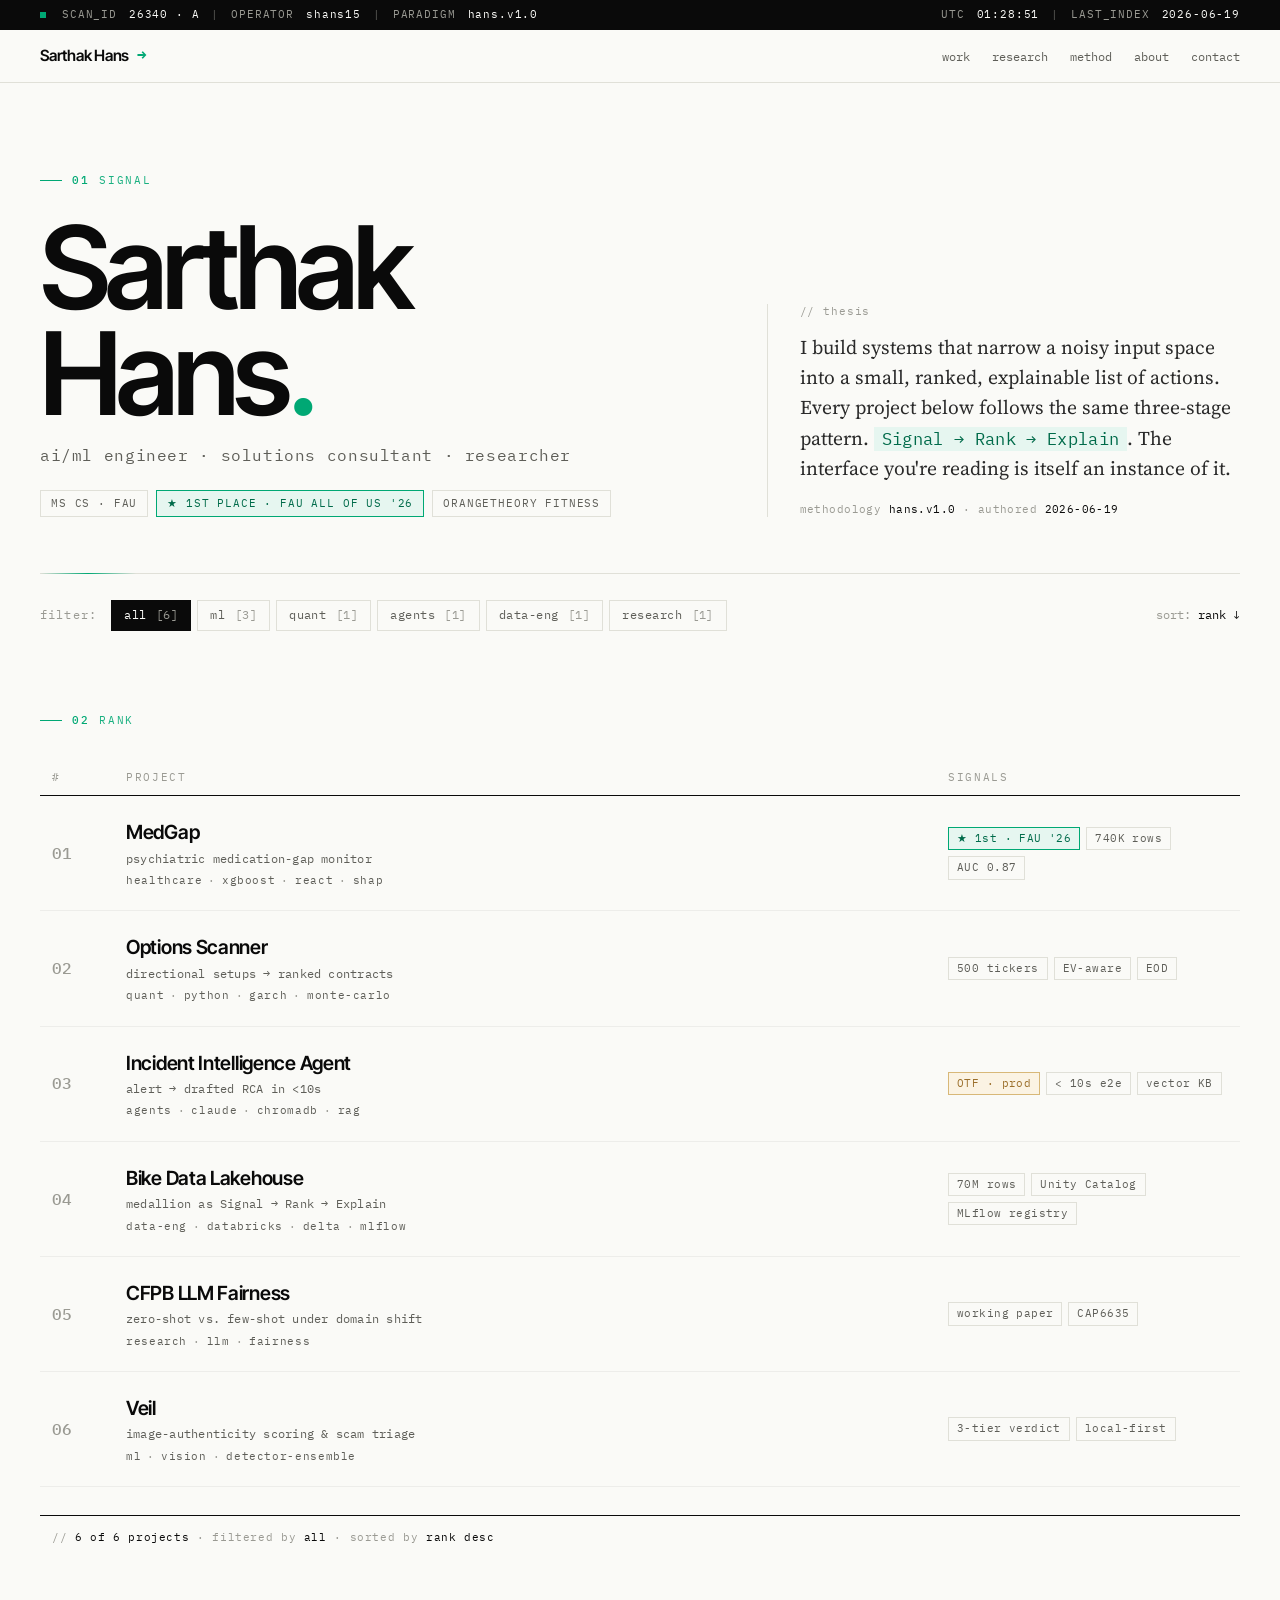
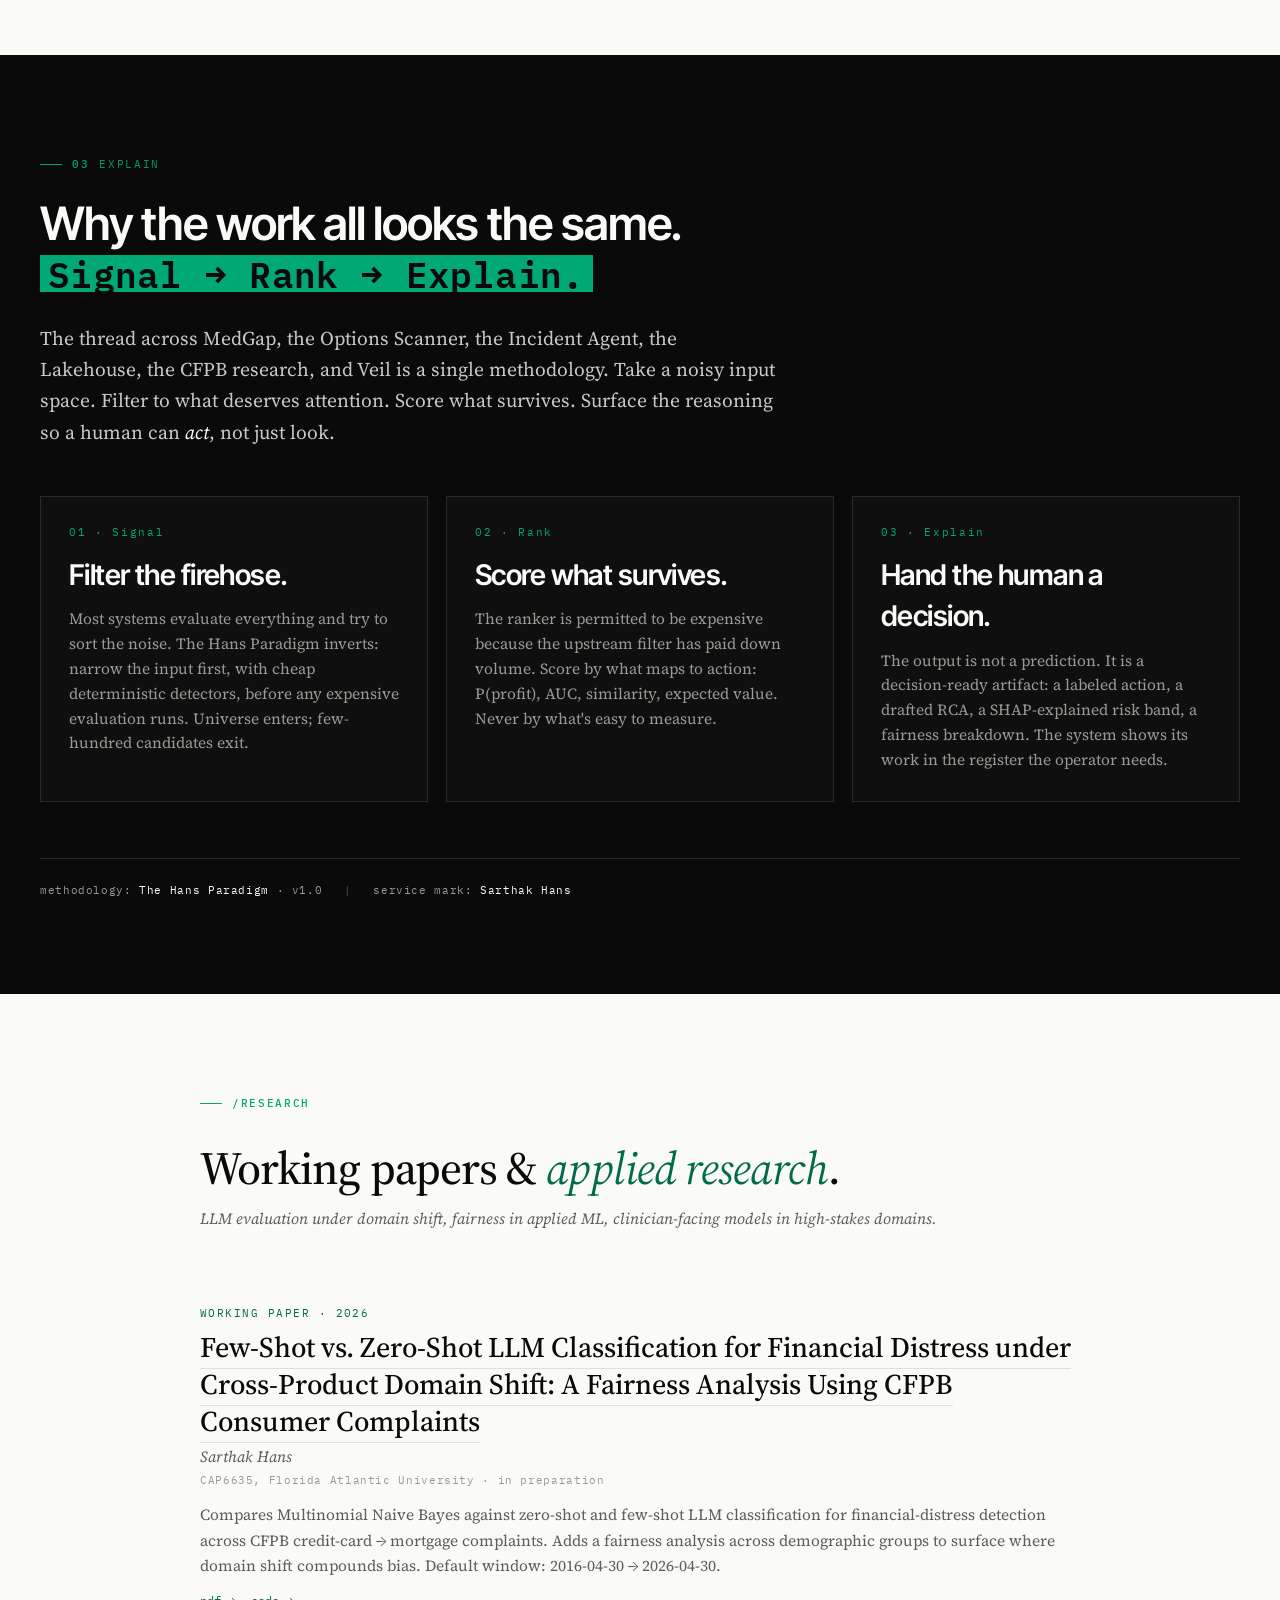
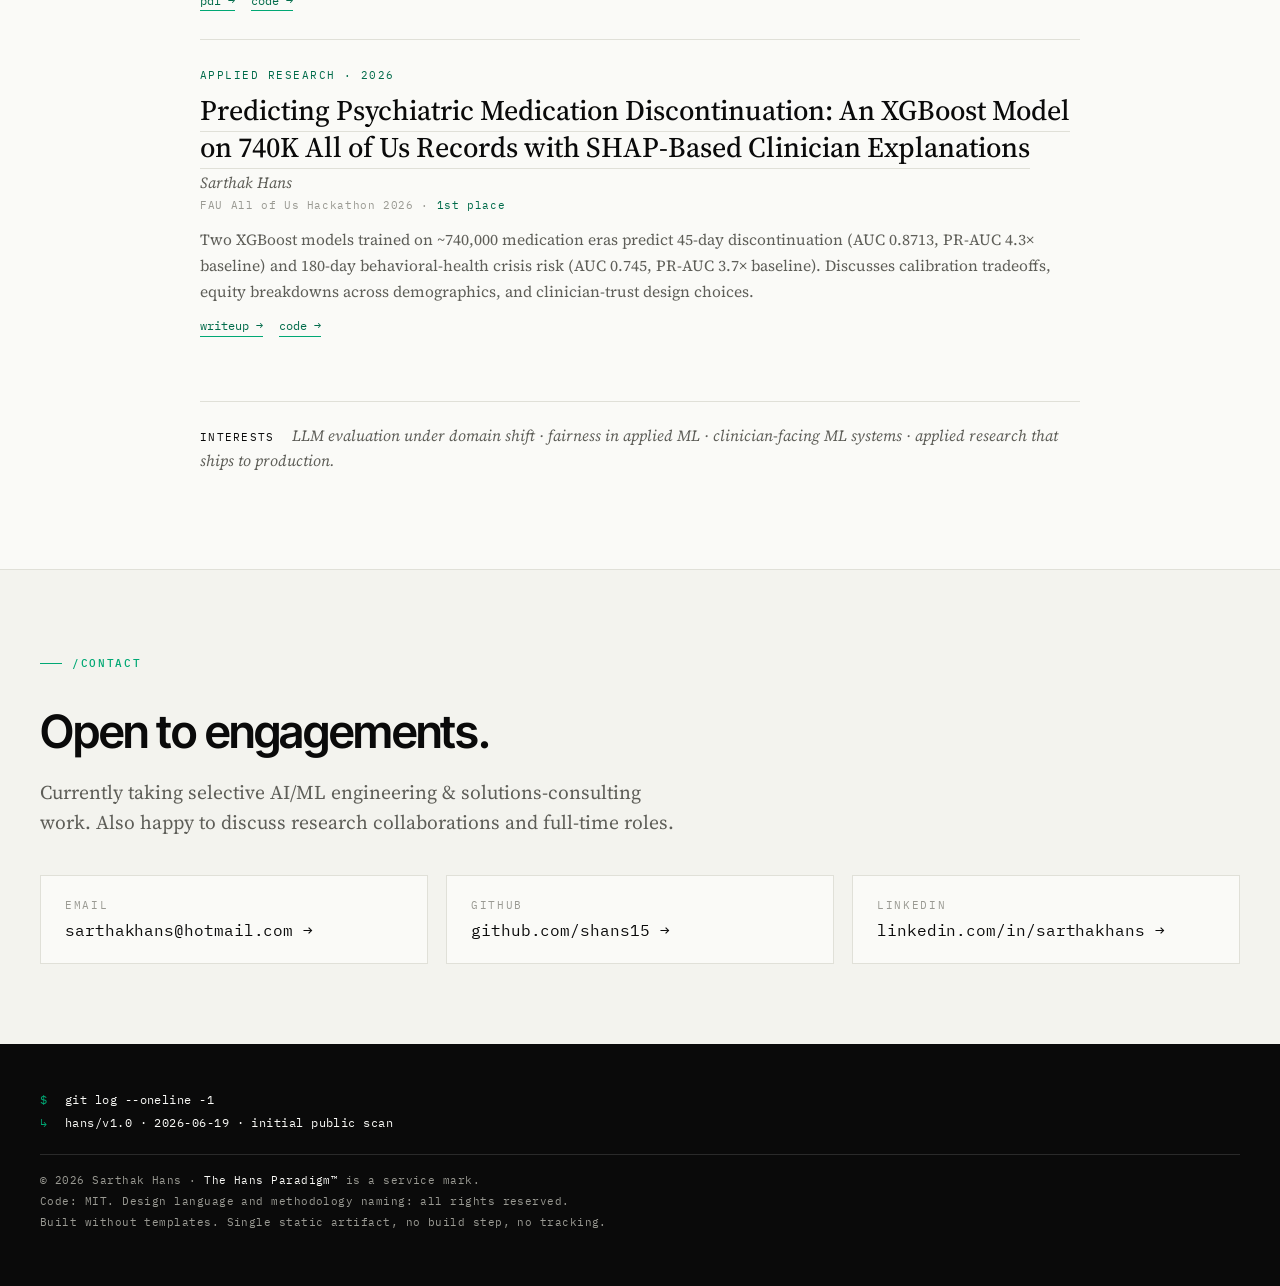
==== commit fd144128: "feat: about, three case studies, 404; fix OTF tense + email - Correct "ex-Orangetheory" → "Orangethe" ====
--- a/index.html
+++ b/index.html
@@ -74,8 +74,8 @@
       <a href="#work">work</a>
       <a href="#research">research</a>
       <a href="#method">method</a>
+      <a href="/about/">about</a>
       <a href="#contact">contact</a>
-      <a href="cv.pdf" class="nav-cv">cv.pdf ↗</a>
     </div>
     <button
       class="nav-toggle"
@@ -102,8 +102,8 @@
     <li><a href="#work"     onclick="HansParadigm.closeDrawer()"><span class="ndl-num">01</span><span>work</span></a></li>
     <li><a href="#research" onclick="HansParadigm.closeDrawer()"><span class="ndl-num">02</span><span>research</span></a></li>
     <li><a href="#method"   onclick="HansParadigm.closeDrawer()"><span class="ndl-num">03</span><span>method</span></a></li>
-    <li><a href="#contact"  onclick="HansParadigm.closeDrawer()"><span class="ndl-num">04</span><span>contact</span></a></li>
-    <li><a href="cv.pdf"    onclick="HansParadigm.closeDrawer()"><span class="ndl-num">05</span><span>cv.pdf ↗</span></a></li>
+    <li><a href="/about/"   onclick="HansParadigm.closeDrawer()"><span class="ndl-num">04</span><span>about</span></a></li>
+    <li><a href="#contact"  onclick="HansParadigm.closeDrawer()"><span class="ndl-num">05</span><span>contact</span></a></li>
   </ul>
   <div class="nav-drawer-foot">
     <div>operator <em>shans15</em></div>
@@ -128,7 +128,7 @@
         <div class="hero-credentials">
           <span class="cred">MS CS · FAU</span>
           <span class="cred cred-award">★ 1st place · FAU All of Us '26</span>
-          <span class="cred">ex-Orangetheory Fitness</span>
+          <span class="cred">Orangetheory Fitness</span>
         </div>
       </div>
 
@@ -190,8 +190,7 @@
             <p class="explain-text">A textbook <em>Signal → Rank → Explain</em> system, applied to clinical decision-support. Two XGBoost models trained on ~740K medication eras from the NIH All of Us Researcher Workbench surface per-patient discontinuation risk (AUC <em>0.8713</em>, PR-AUC <em>4.3× baseline</em>) and 180-day behavioral-health crisis risk (AUC <em>0.745</em>, PR-AUC <em>3.7× baseline</em>). The React dashboard renders SHAP explanations and equity breakdowns inline so clinicians can <em>act, not just look</em>.</p>
             <div class="explain-links">
               <a href="https://github.com/shans15/medgap">repo →</a>
-              <a href="#">case study →</a>
-              <a href="#">slides →</a>
+              <a href="/work/medgap/">case study →</a>
             </div>
           </div>
           <div>
@@ -229,7 +228,7 @@
             <p class="explain-text">The clearest statement of the methodology, in my own words from the repo: <em>"Most option scanners are noisy because they evaluate every contract on every ticker, then try to sort the firehose. This one inverts the problem."</em> A ticker only enters the scan if a Saty-style technical setup fires on its daily chart (Signal). Surviving tickers get stress-tested P(profit), EV, and composite scoring across their option chains (Rank). Output is a labeled list (<code>TRADE / WATCHLIST / NO_TRADE</code>) backed by the setup that put it there (Explain).</p>
             <div class="explain-links">
               <a href="https://github.com/shans15/options-scanner">repo →</a>
-              <a href="#">methodology →</a>
+              <a href="/work/options-scanner/">case study →</a>
             </div>
           </div>
           <div>
@@ -254,7 +253,7 @@
           <div class="rr-tags"><span>agents</span><span class="dot">·</span><span>claude</span><span class="dot">·</span><span>chromadb</span><span class="dot">·</span><span>rag</span></div>
         </div>
         <div class="rr-badges">
-          <span class="badge badge-prod">OTF-derived</span>
+          <span class="badge badge-prod">OTF · prod</span>
           <span class="badge">&lt; 10s e2e</span>
           <span class="badge">vector KB</span>
         </div>
@@ -263,9 +262,10 @@
         <div class="explain-grid">
           <div>
             <div class="explain-label">// why ranked #3</div>
-            <p class="explain-text">Open-source rebuild of a production system shipped at Orangetheory Fitness. Raw PagerDuty alert (Signal) → similarity search against a local ChromaDB of past incidents (Rank) → drafted RCA with cited precedents, formatted for paste into Jira or Slack (Explain). The OTF lineage matters: this is a vendor-neutral version of something that ran in production for an enterprise on-call team, not a side project.</p>
+            <p class="explain-text">Open-source incident-triage agent informed by the production work I do at Orangetheory Fitness. Raw PagerDuty alert (Signal) → similarity search against a local ChromaDB of past incidents (Rank) → drafted RCA with cited precedents, formatted for paste into Jira or Slack (Explain). The OTF lineage matters: this is built from systems I'm actively shipping for an enterprise on-call team, not a side project.</p>
             <div class="explain-links">
               <a href="https://github.com/shans15/incident-intelligence-agent">repo →</a>
+              <a href="/work/incident-agent/">case study →</a>
             </div>
           </div>
           <div>
@@ -275,7 +275,7 @@
               <div class="feat"><dt>retrieval</dt><dd>ChromaDB, local-first</dd></div>
               <div class="feat"><dt>generation</dt><dd>Claude API + retry/backoff</dd></div>
               <div class="feat"><dt>output</dt><dd>markdown RCA, paste-ready</dd></div>
-              <div class="feat"><dt>lineage</dt><dd>Orangetheory Fitness prod</dd></div>
+              <div class="feat"><dt>lineage</dt><dd>built at Orangetheory Fitness</dd></div>
             </dl>
           </div>
         </div>
@@ -476,9 +476,9 @@
       <h2 class="contact-h2">Open to engagements.</h2>
       <p class="contact-lead">Currently taking selective AI/ML engineering &amp; solutions-consulting work. Also happy to discuss research collaborations and full-time roles.</p>
       <div class="contact-grid">
-        <a class="contact-link" href="mailto:sarthakhans15@gmail.com">
+        <a class="contact-link" href="mailto:sarthakhans@hotmail.com">
           <span class="cl-label">email</span>
-          <span class="cl-val">sarthakhans15@gmail.com →</span>
+          <span class="cl-val">sarthakhans@hotmail.com →</span>
         </a>
         <a class="contact-link" href="https://github.com/shans15">
           <span class="cl-label">github</span>
--- a/styles.css
+++ b/styles.css
@@ -897,6 +897,291 @@
   font-size: var(--t-xs);
 }
 .footer-meta em { color: var(--bg); font-style: normal; }
+
+/* --------------------------------------------------------------------------
+   11b. Article pages — case studies, about, research deep-dives
+        Shared layout: breadcrumb back-link, narrow column, semantic sections
+   -------------------------------------------------------------------------- */
+.article {
+  max-width: 880px;
+  margin: 0 auto;
+  padding: 56px var(--gutter) 96px;
+}
+.breadcrumb {
+  font-family: var(--mono);
+  font-size: var(--t-xs);
+  color: var(--muted);
+  letter-spacing: 0.1em;
+  text-transform: uppercase;
+  margin-bottom: 36px;
+  display: flex;
+  align-items: center;
+  gap: 10px;
+}
+.breadcrumb a { color: var(--muted); transition: color 0.15s; border-bottom: 1px solid transparent; }
+.breadcrumb a:hover { color: var(--ink); border-color: var(--line); }
+.breadcrumb .crumb-sep { color: var(--muted-2); }
+
+.article-head { margin-bottom: 56px; }
+.article-eyebrow {
+  font-family: var(--mono);
+  font-size: var(--t-xs);
+  color: var(--signal);
+  letter-spacing: 0.16em;
+  text-transform: uppercase;
+  margin-bottom: 16px;
+}
+.article-h1 {
+  font-family: var(--sans);
+  font-weight: 600;
+  font-size: clamp(40px, 6vw, 68px);
+  letter-spacing: -0.03em;
+  line-height: 1.02;
+  margin-bottom: 18px;
+}
+.article-sub {
+  font-family: var(--serif);
+  font-style: italic;
+  font-size: var(--t-lg);
+  color: var(--muted);
+  line-height: 1.5;
+  margin-bottom: 28px;
+  max-width: 720px;
+}
+.article-meta {
+  display: flex;
+  flex-wrap: wrap;
+  gap: 10px;
+  font-family: var(--mono);
+  font-size: var(--t-xs);
+  color: var(--muted);
+  letter-spacing: 0.06em;
+}
+.article-meta .am-item {
+  display: inline-flex;
+  align-items: center;
+  gap: 6px;
+  padding: 5px 10px;
+  border: 1px solid var(--line);
+}
+.article-meta .am-item.award {
+  background: var(--signal-soft);
+  color: var(--signal-ink);
+  border-color: var(--signal);
+}
+.article-meta .am-item .am-k { color: var(--muted-2); }
+
+.article-section {
+  margin-bottom: 56px;
+  padding-top: 28px;
+  border-top: 1px solid var(--line);
+}
+.article-section:first-of-type { padding-top: 0; border-top: none; }
+.article-section h2 {
+  font-family: var(--sans);
+  font-weight: 600;
+  font-size: var(--t-2xl);
+  letter-spacing: -0.025em;
+  line-height: 1.1;
+  margin-bottom: 20px;
+}
+.article-section h3 {
+  font-family: var(--sans);
+  font-weight: 600;
+  font-size: var(--t-xl);
+  letter-spacing: -0.015em;
+  margin: 28px 0 12px;
+}
+.article-section p {
+  font-family: var(--serif);
+  font-size: var(--t-md);
+  line-height: 1.7;
+  color: var(--ink-soft);
+  margin-bottom: 16px;
+  max-width: 65ch;
+}
+.article-section p em { color: var(--ink); font-style: italic; }
+.article-section p code,
+.article-section li code {
+  font-family: var(--mono);
+  font-size: 0.88em;
+  background: var(--bg-2);
+  padding: 1px 6px;
+  letter-spacing: 0.02em;
+}
+.article-section ul, .article-section ol {
+  font-family: var(--serif);
+  font-size: var(--t-md);
+  line-height: 1.7;
+  color: var(--ink-soft);
+  padding-left: 22px;
+  margin-bottom: 16px;
+  max-width: 65ch;
+}
+.article-section li { margin-bottom: 6px; }
+.article-section li::marker { color: var(--signal); }
+
+.article-section .callout {
+  border-left: 2px solid var(--signal);
+  padding: 14px 20px;
+  background: var(--bg-2);
+  margin: 18px 0;
+}
+.article-section .callout p { margin: 0; }
+
+.article-section .figure {
+  background: var(--bg-2);
+  border: 1px solid var(--line);
+  padding: 24px;
+  margin: 24px 0;
+}
+.article-section .figure-cap {
+  font-family: var(--mono);
+  font-size: var(--t-xs);
+  color: var(--muted);
+  letter-spacing: 0.06em;
+  margin-top: 14px;
+  padding-top: 12px;
+  border-top: 1px dotted var(--line);
+}
+
+/* Results table — clean, mono, no rounding */
+.results-table {
+  width: 100%;
+  border-collapse: collapse;
+  font-family: var(--mono);
+  font-size: var(--t-sm);
+  margin: 18px 0;
+}
+.results-table th, .results-table td {
+  padding: 10px 14px;
+  text-align: left;
+  border-bottom: 1px solid var(--line);
+}
+.results-table th {
+  font-size: var(--t-xs);
+  color: var(--muted);
+  letter-spacing: 0.1em;
+  text-transform: uppercase;
+  border-bottom-color: var(--ink);
+}
+.results-table td.num { font-weight: 500; color: var(--ink); }
+.results-table td.signal { color: var(--signal-ink); font-weight: 500; }
+
+/* Stack list — used at bottom of case studies */
+.stack-list {
+  display: flex;
+  flex-wrap: wrap;
+  gap: 8px;
+  font-family: var(--mono);
+  font-size: var(--t-sm);
+}
+.stack-list span {
+  padding: 6px 12px;
+  border: 1px solid var(--line);
+  color: var(--ink);
+  letter-spacing: 0.04em;
+}
+
+/* Article foot — links + next-prev */
+.article-foot {
+  margin-top: 56px;
+  padding-top: 28px;
+  border-top: 1px solid var(--ink);
+  display: flex;
+  flex-wrap: wrap;
+  justify-content: space-between;
+  gap: 20px;
+  font-family: var(--mono);
+  font-size: var(--t-sm);
+}
+.article-foot a {
+  color: var(--signal-ink);
+  border-bottom: 1px solid var(--signal);
+  padding-bottom: 1px;
+}
+
+/* 404 page — minimal, signal-color terminal feel */
+.error {
+  min-height: 80vh;
+  display: flex;
+  flex-direction: column;
+  justify-content: center;
+  max-width: 720px;
+  margin: 0 auto;
+  padding: 64px var(--gutter);
+}
+.error-code {
+  font-family: var(--mono);
+  font-size: var(--t-display);
+  color: var(--signal);
+  letter-spacing: -0.05em;
+  line-height: 0.9;
+  margin-bottom: 24px;
+}
+.error-msg {
+  font-family: var(--sans);
+  font-size: var(--t-2xl);
+  font-weight: 600;
+  letter-spacing: -0.025em;
+  margin-bottom: 14px;
+}
+.error-detail {
+  font-family: var(--serif);
+  font-size: var(--t-lg);
+  color: var(--muted);
+  margin-bottom: 36px;
+}
+.error-links {
+  font-family: var(--mono);
+  font-size: var(--t-sm);
+  display: flex;
+  gap: 20px;
+}
+.error-links a {
+  color: var(--ink);
+  border-bottom: 1px solid var(--line);
+  padding-bottom: 2px;
+}
+.error-links a:hover { border-color: var(--signal); }
+
+/* About-page specific — timeline */
+.timeline { margin: 18px 0; }
+.timeline-item {
+  display: grid;
+  grid-template-columns: 130px 1fr;
+  gap: 24px;
+  padding: 18px 0;
+  border-bottom: 1px dotted var(--line);
+}
+.timeline-item:last-child { border-bottom: none; }
+.timeline-when {
+  font-family: var(--mono);
+  font-size: var(--t-xs);
+  color: var(--muted-2);
+  letter-spacing: 0.06em;
+  padding-top: 4px;
+}
+.timeline-what h4 {
+  font-family: var(--sans);
+  font-weight: 600;
+  font-size: var(--t-md);
+  margin-bottom: 4px;
+}
+.timeline-what .where {
+  font-family: var(--mono);
+  font-size: var(--t-xs);
+  color: var(--muted);
+  letter-spacing: 0.06em;
+  margin-bottom: 6px;
+}
+.timeline-what p {
+  font-family: var(--serif);
+  font-size: var(--t-base);
+  color: var(--muted);
+  line-height: 1.55;
+  margin: 0;
+}
 
 /* --------------------------------------------------------------------------
    12. Responsive — desktop-first cascade
@@ -1007,6 +1292,20 @@
 
   /* footer */
   .footer { padding: 40px var(--gutter) calc(48px + var(--safe-b)); }
+
+  /* article pages */
+  .article { padding: 40px var(--gutter) 72px; }
+  .article-h1 { font-size: clamp(36px, 9vw, 56px); }
+  .article-sub { font-size: var(--t-md); }
+  .article-section h2 { font-size: clamp(28px, 7vw, 40px); }
+  .article-section h3 { font-size: var(--t-lg); }
+  .article-section p, .article-section ul, .article-section ol { font-size: var(--t-base); }
+  .timeline-item { grid-template-columns: 1fr; gap: 6px; padding: 14px 0; }
+  .results-table { font-size: var(--t-xs); }
+  .results-table th, .results-table td { padding: 8px 10px; }
+  .error-code { font-size: clamp(72px, 22vw, 140px); }
+  .error-msg { font-size: clamp(28px, 7vw, 40px); }
+  .error-detail { font-size: var(--t-md); }
 }
 
 /* SMALL PHONE ---------------------------------------------------------- */
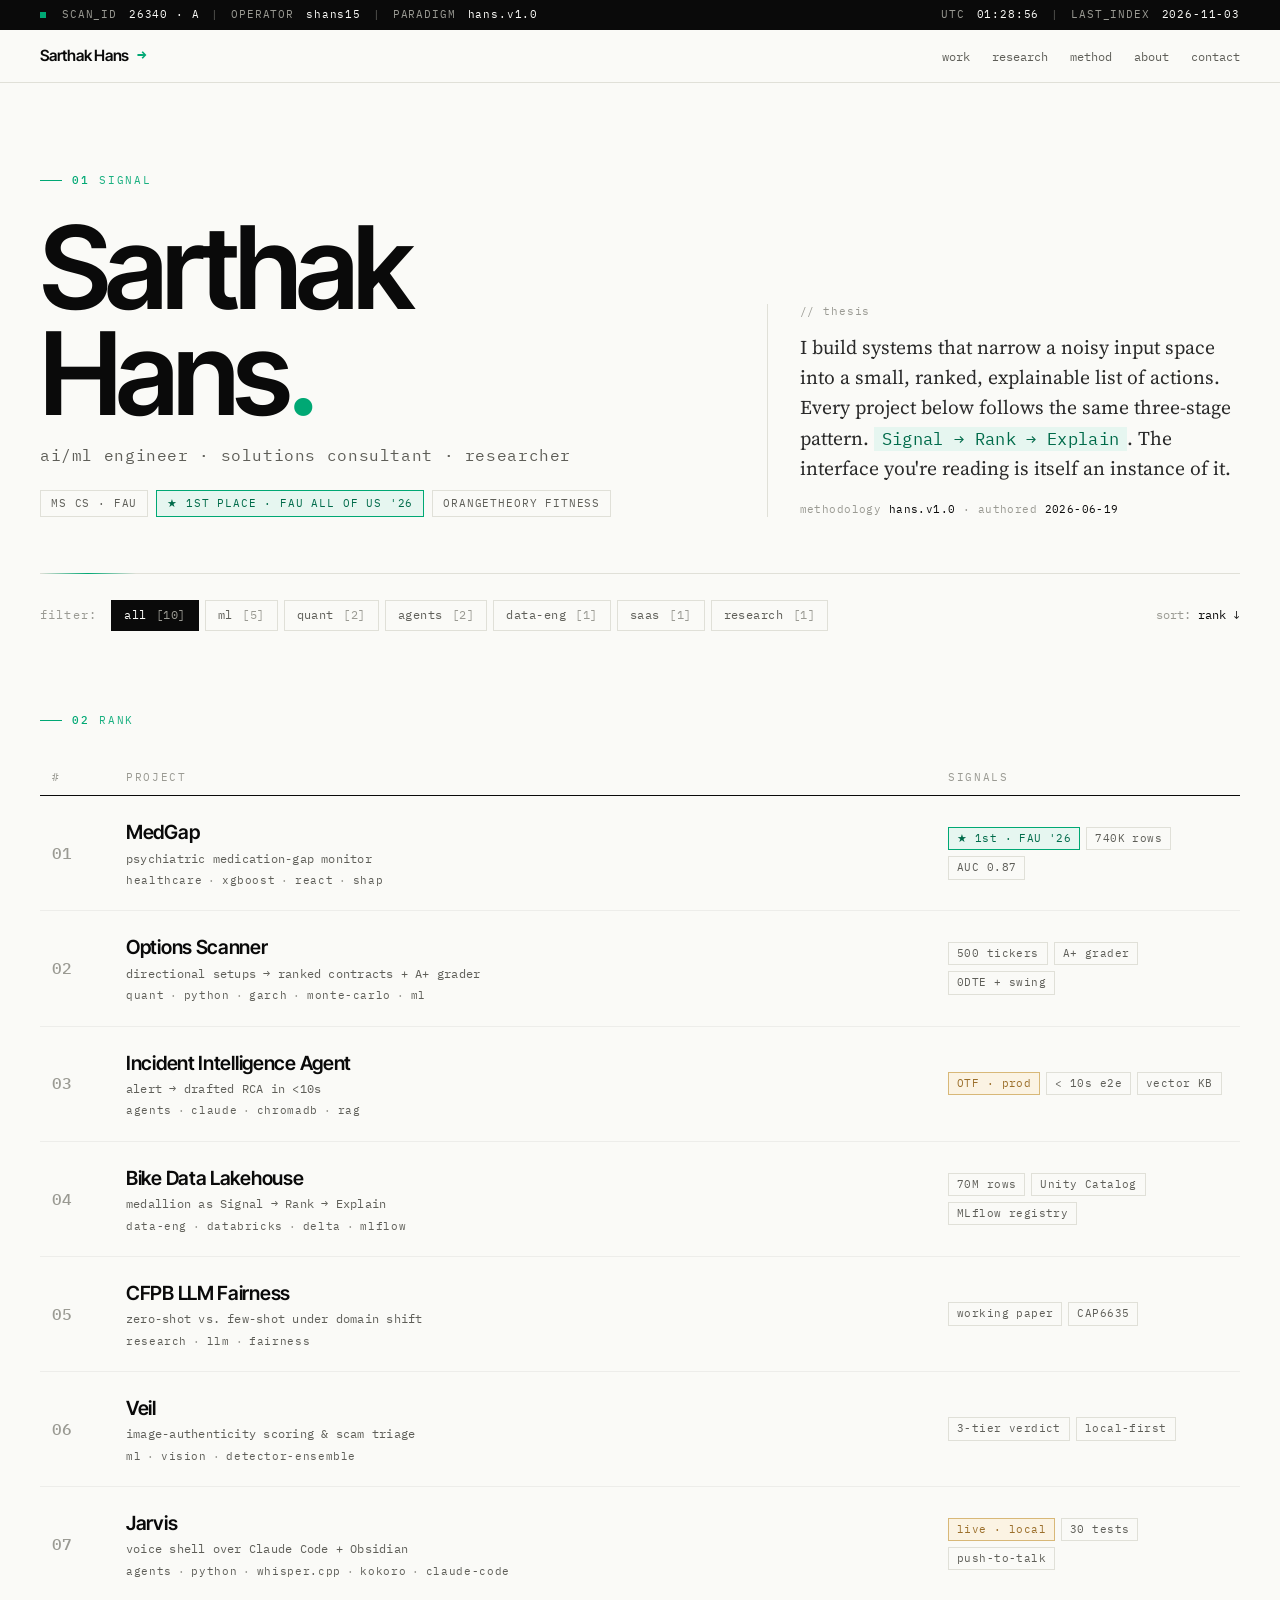
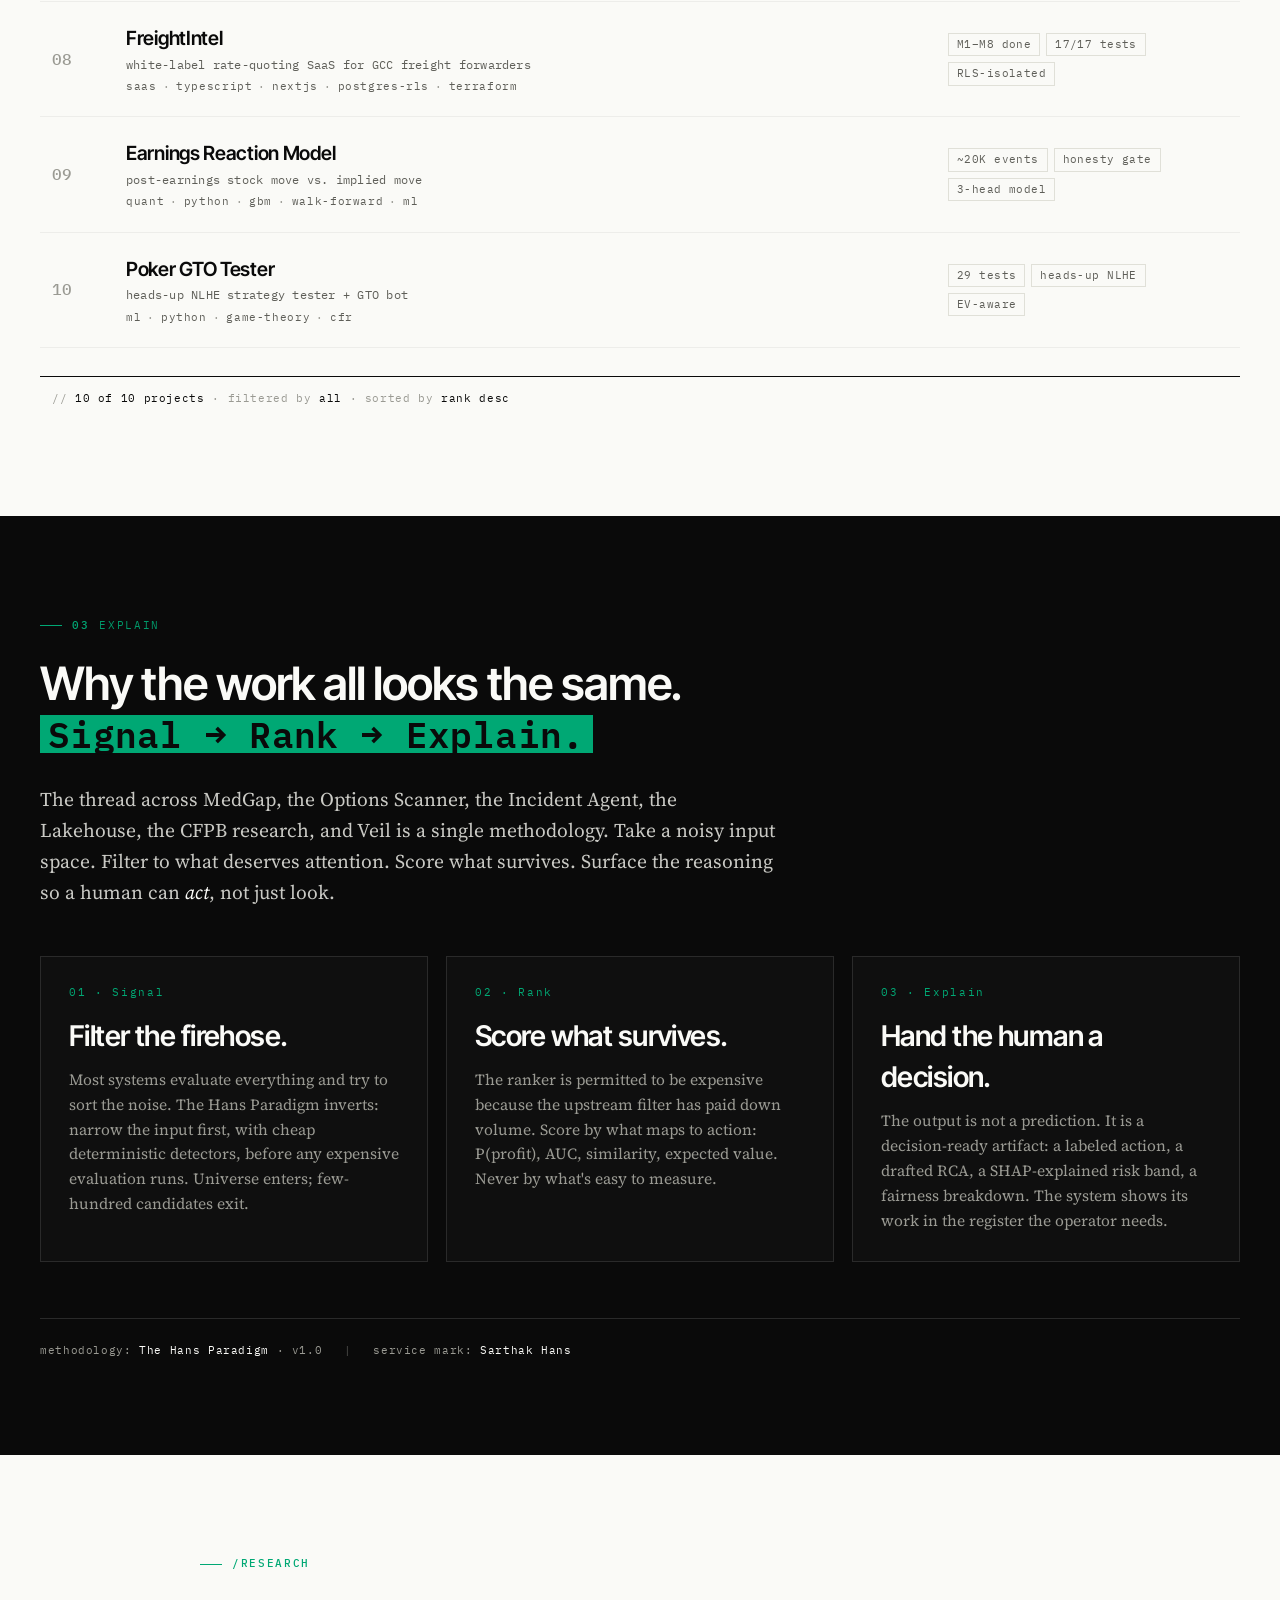
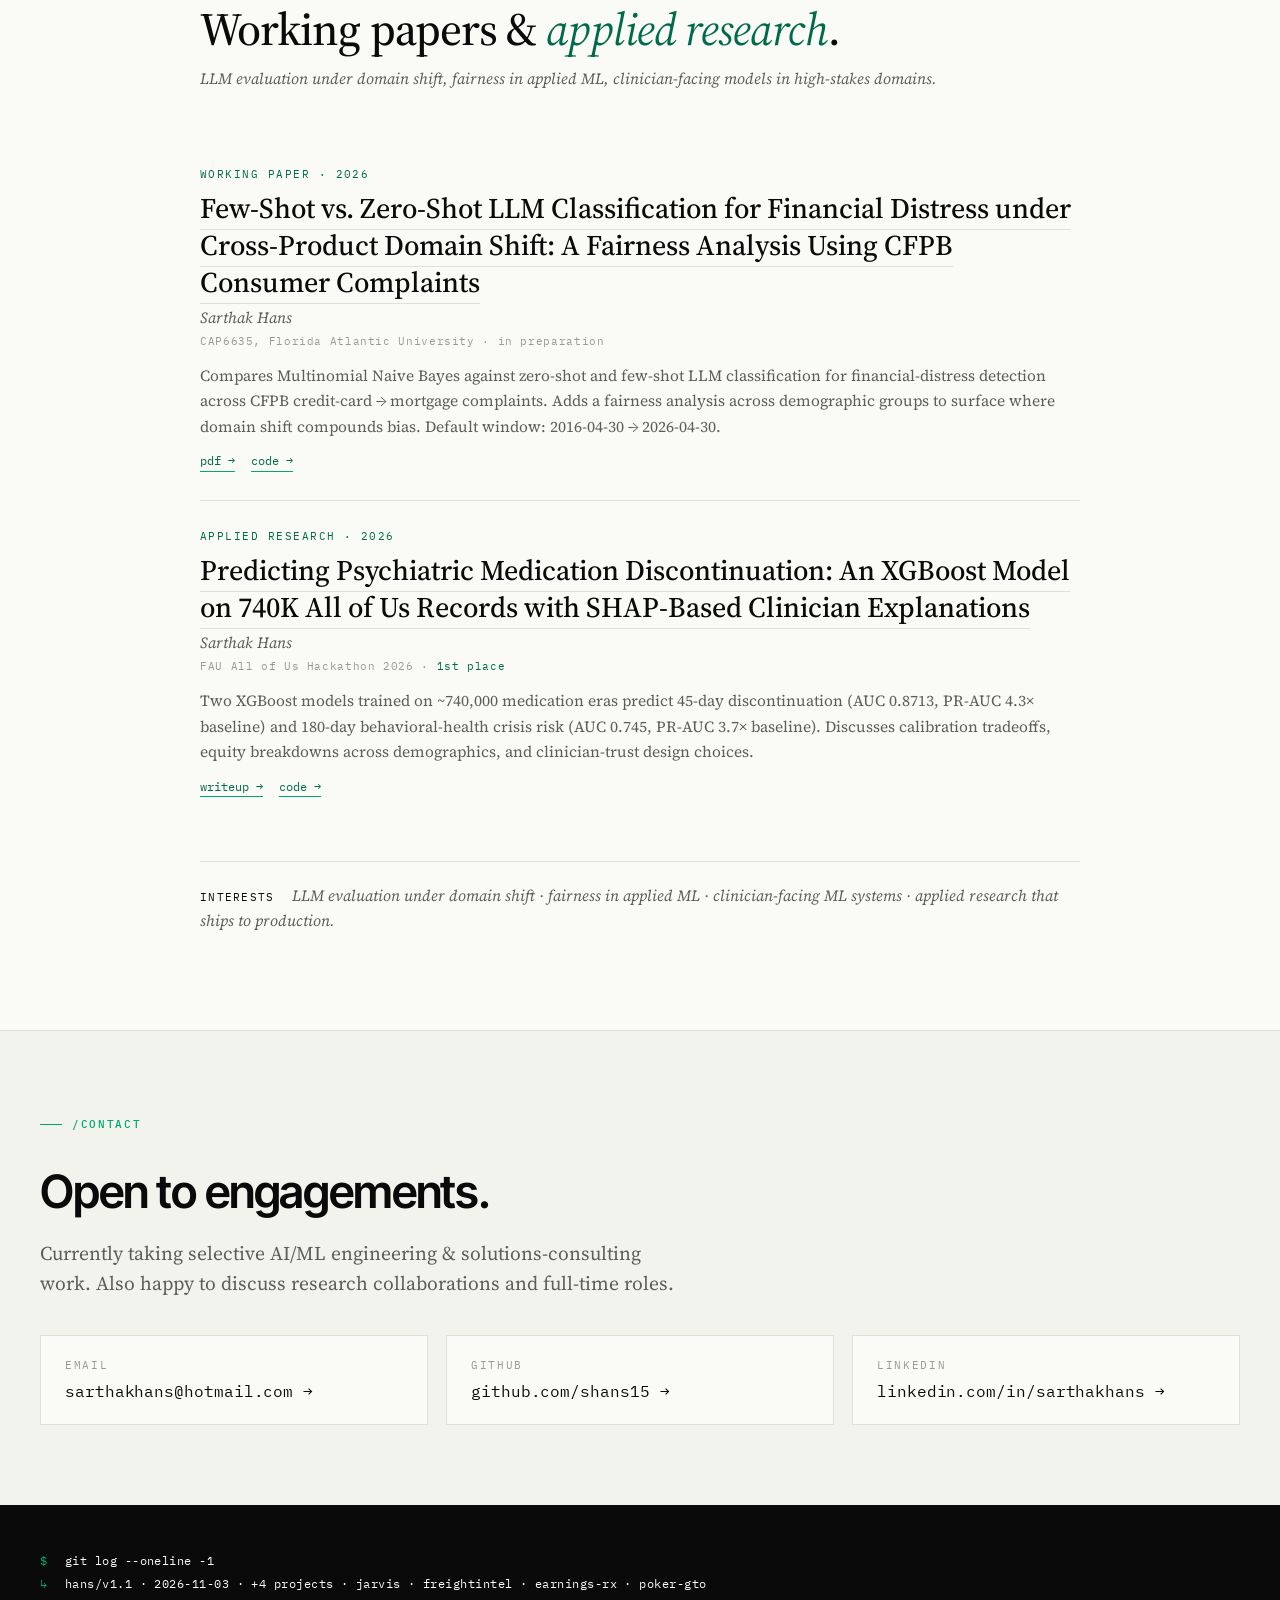
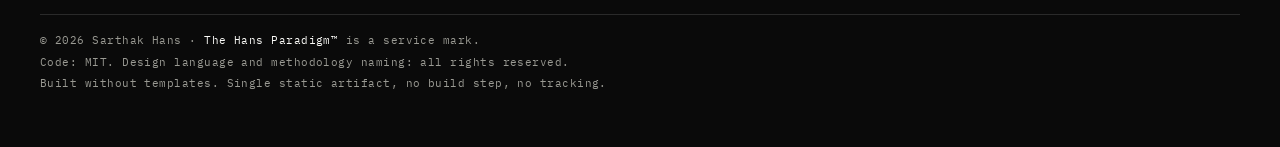
==== commit 52f0217c: "feat: add 4 new projects, update options scanner, bump index to 2026-11-03 New entries (#07–#10): - " ====
--- a/index.html
+++ b/index.html
@@ -55,7 +55,7 @@
       <span class="status-value" id="clock">--:--:--</span>
       <span class="status-sep">|</span>
       <span class="status-token">LAST_INDEX</span>
-      <span class="status-value">2026-06-19</span>
+      <span class="status-value">2026-11-03</span>
     </div>
   </div>
 </div>
@@ -146,11 +146,12 @@
 
     <div class="filter-bar" role="toolbar" aria-label="Filter projects">
       <span class="filter-label">filter:</span>
-      <button class="filter-btn active" data-filter="all">all <span class="filter-count">[6]</span></button>
-      <button class="filter-btn" data-filter="ml">ml <span class="filter-count">[3]</span></button>
-      <button class="filter-btn" data-filter="quant">quant <span class="filter-count">[1]</span></button>
-      <button class="filter-btn" data-filter="agents">agents <span class="filter-count">[1]</span></button>
+      <button class="filter-btn active" data-filter="all">all <span class="filter-count">[10]</span></button>
+      <button class="filter-btn" data-filter="ml">ml <span class="filter-count">[5]</span></button>
+      <button class="filter-btn" data-filter="quant">quant <span class="filter-count">[2]</span></button>
+      <button class="filter-btn" data-filter="agents">agents <span class="filter-count">[2]</span></button>
       <button class="filter-btn" data-filter="data">data-eng <span class="filter-count">[1]</span></button>
+      <button class="filter-btn" data-filter="saas">saas <span class="filter-count">[1]</span></button>
       <button class="filter-btn" data-filter="research">research <span class="filter-count">[1]</span></button>
       <span class="filter-spacer"></span>
       <span class="filter-sort">sort: <span class="filter-sort-val">rank ↓</span></span>
@@ -208,24 +209,24 @@
       </div>
     </article>
 
-    <article class="rank-row" data-cats="quant">
+    <article class="rank-row" data-cats="quant ml">
       <div class="rr-trigger" onclick="HansParadigm.toggle(this)">
         <div class="rr-num">02</div>
         <div class="rr-name">
-          <h3>Options Scanner <span class="rr-sub">directional setups → ranked contracts</span></h3>
-          <div class="rr-tags"><span>quant</span><span class="dot">·</span><span>python</span><span class="dot">·</span><span>garch</span><span class="dot">·</span><span>monte-carlo</span></div>
+          <h3>Options Scanner <span class="rr-sub">directional setups → ranked contracts + A+ grader</span></h3>
+          <div class="rr-tags"><span>quant</span><span class="dot">·</span><span>python</span><span class="dot">·</span><span>garch</span><span class="dot">·</span><span>monte-carlo</span><span class="dot">·</span><span>ml</span></div>
         </div>
         <div class="rr-badges">
           <span class="badge">500 tickers</span>
-          <span class="badge">EV-aware</span>
-          <span class="badge">EOD</span>
+          <span class="badge">A+ grader</span>
+          <span class="badge">0DTE + swing</span>
         </div>
       </div>
       <div class="rr-explain">
         <div class="explain-grid">
           <div>
             <div class="explain-label">// why ranked #2</div>
-            <p class="explain-text">The clearest statement of the methodology, in my own words from the repo: <em>"Most option scanners are noisy because they evaluate every contract on every ticker, then try to sort the firehose. This one inverts the problem."</em> A ticker only enters the scan if a Saty-style technical setup fires on its daily chart (Signal). Surviving tickers get stress-tested P(profit), EV, and composite scoring across their option chains (Rank). Output is a labeled list (<code>TRADE / WATCHLIST / NO_TRADE</code>) backed by the setup that put it there (Explain).</p>
+            <p class="explain-text">The clearest statement of the methodology: <em>"Most option scanners are noisy because they evaluate every contract on every ticker, then try to sort the firehose. This one inverts the problem."</em> A Saty-style technical setup must fire first (Signal). Surviving tickers get GARCH-conditioned Monte Carlo P(profit), EV, and composite scoring (Rank). Output is a labeled list (<code>TRADE / WATCHLIST / NO_TRADE</code>) backed by the setup that put it there (Explain). Now extended: an <strong>A+ Confluence Scorer</strong> re-grades survivors across 5 weighted categories (Technical, Vol/VIX, Catalyst, Macro/Breadth, Liquidity) with position-sizing discipline. Also includes intraday mean-reversion, 0DTE entry/exit gates, market regime, sector rotation, and a trade-scoring model.</p>
             <div class="explain-links">
               <a href="https://github.com/shans15/options-scanner">repo →</a>
               <a href="/work/options-scanner/">case study →</a>
@@ -237,8 +238,9 @@
               <div class="feat"><dt>universe</dt><dd>S&amp;P 500, cached daily</dd></div>
               <div class="feat"><dt>setup detectors</dt><dd>compression · pullback · stage-2 · failed-breakdown</dd></div>
               <div class="feat"><dt>pricing</dt><dd>GARCH-conditioned · Monte Carlo</dd></div>
-              <div class="feat"><dt>scoring</dt><dd>P(profit) · expected value · stress</dd></div>
-              <div class="feat"><dt>output</dt><dd>3-class labeled candidate list</dd></div>
+              <div class="feat"><dt>A+ grader</dt><dd>5-category confluence · position sizing</dd></div>
+              <div class="feat"><dt>modes</dt><dd>EOD swing · intraday MR · 0DTE · market regime</dd></div>
+              <div class="feat"><dt>output</dt><dd>3-class labeled list + A+/A/B+/F grades</dd></div>
             </dl>
           </div>
         </div>
@@ -387,9 +389,156 @@
       </div>
     </article>
 
+    <article class="rank-row" data-cats="agents ml">
+      <div class="rr-trigger" onclick="HansParadigm.toggle(this)">
+        <div class="rr-num">07</div>
+        <div class="rr-name">
+          <h3>Jarvis <span class="rr-sub">voice shell over Claude Code + Obsidian</span></h3>
+          <div class="rr-tags"><span>agents</span><span class="dot">·</span><span>python</span><span class="dot">·</span><span>whisper.cpp</span><span class="dot">·</span><span>kokoro</span><span class="dot">·</span><span>claude-code</span></div>
+        </div>
+        <div class="rr-badges">
+          <span class="badge badge-prod">live · local</span>
+          <span class="badge">30 tests</span>
+          <span class="badge">push-to-talk</span>
+        </div>
+      </div>
+      <div class="rr-explain">
+        <div class="explain-grid">
+          <div>
+            <div class="explain-label">// why ranked #7</div>
+            <p class="explain-text">Local voice AI orchestrator running on-device. Mic audio transcribed by whisper.cpp (Metal-accelerated) is the Signal. A router classifies intent into Dictation mode (insert at cursor) or Agent mode (hand off to Claude Code headless backend) — that classification is the Rank. Kokoro TTS reads the result back, complete with a spoken confirm-gate for destructive actions (Explain). Obsidian MCP gives the agent read/write access to the vault. Phase 1 + P1.x shipped: async slow-path, barge-in detection around agent replies, full agency tools (Read/Glob/Grep/Write/Edit/Bash + Obsidian). All live-verified on machine.</p>
+            <div class="explain-links">
+              <span class="explain-note">local-first · not yet public</span>
+            </div>
+          </div>
+          <div>
+            <div class="explain-label">// rank features</div>
+            <dl class="feat-list">
+              <div class="feat"><dt>stt</dt><dd>whisper.cpp · Metal · swappable adapter</dd></div>
+              <div class="feat"><dt>tts</dt><dd>Kokoro on-device · ElevenLabs swap</dd></div>
+              <div class="feat"><dt>backend</dt><dd>Claude Code headless · full agency</dd></div>
+              <div class="feat"><dt>memory</dt><dd>Obsidian MCP (filesystem vault)</dd></div>
+              <div class="feat"><dt>modes</dt><dd>dictation · agent · async slow-path</dd></div>
+              <div class="feat"><dt>safety</dt><dd>spoken confirm-gate for destructive ops</dd></div>
+            </dl>
+          </div>
+        </div>
+      </div>
+    </article>
+
+    <article class="rank-row" data-cats="saas">
+      <div class="rr-trigger" onclick="HansParadigm.toggle(this)">
+        <div class="rr-num">08</div>
+        <div class="rr-name">
+          <h3>FreightIntel <span class="rr-sub">white-label rate-quoting SaaS for GCC freight forwarders</span></h3>
+          <div class="rr-tags"><span>saas</span><span class="dot">·</span><span>typescript</span><span class="dot">·</span><span>nextjs</span><span class="dot">·</span><span>postgres-rls</span><span class="dot">·</span><span>terraform</span></div>
+        </div>
+        <div class="rr-badges">
+          <span class="badge">M1–M8 done</span>
+          <span class="badge">17/17 tests</span>
+          <span class="badge">RLS-isolated</span>
+        </div>
+      </div>
+      <div class="rr-explain">
+        <div class="explain-grid">
+          <div>
+            <div class="explain-label">// why ranked #8</div>
+            <p class="explain-text">Greenfield enterprise SaaS monorepo: a conversational widget collects shipment details (Signal), the API scores and tiers quote options — spot-rate openly, contract-rate gated behind account creation (Rank), and the response hands the freight forwarder a decision-ready quote with a clear next action (Explain). Multi-tenant Postgres with full row-level security (<code>set_config</code> per transaction + <code>NULLIF</code> guard for connection-pooling edge cases under PgBouncer). Stack: pnpm monorepo — <code>shared</code> (Zod+types), <code>api</code> (Express→Lambda, Prisma), <code>widget</code> (React+Vite iframe embed), <code>web</code> (Next.js 14 admin on Vercel), Terraform infra. M1–M8 complete and end-to-end verified with Docker stack.</p>
+            <div class="explain-links">
+              <a href="https://github.com/shans15/freightintel">repo →</a>
+            </div>
+          </div>
+          <div>
+            <div class="explain-label">// rank features</div>
+            <dl class="feat-list">
+              <div class="feat"><dt>stack</dt><dd>pnpm monorepo · Express/Lambda · Next.js 14</dd></div>
+              <div class="feat"><dt>security</dt><dd>Postgres RLS · per-tenant GUC · PgBouncer safe</dd></div>
+              <div class="feat"><dt>embed</dt><dd>React+Vite conversational quote widget</dd></div>
+              <div class="feat"><dt>infra</dt><dd>Terraform · RDS Proxy · SQS async worker</dd></div>
+              <div class="feat"><dt>tests</dt><dd>17/17 incl. RLS isolation + route integration</dd></div>
+              <div class="feat"><dt>deploy target</dt><dd>AWS Lambda + Vercel (admin)</dd></div>
+            </dl>
+          </div>
+        </div>
+      </div>
+    </article>
+
+    <article class="rank-row" data-cats="quant ml">
+      <div class="rr-trigger" onclick="HansParadigm.toggle(this)">
+        <div class="rr-num">09</div>
+        <div class="rr-name">
+          <h3>Earnings Reaction Model <span class="rr-sub">post-earnings stock move vs. implied move</span></h3>
+          <div class="rr-tags"><span>quant</span><span class="dot">·</span><span>python</span><span class="dot">·</span><span>gbm</span><span class="dot">·</span><span>walk-forward</span><span class="dot">·</span><span>ml</span></div>
+        </div>
+        <div class="rr-badges">
+          <span class="badge">~20K events</span>
+          <span class="badge">honesty gate</span>
+          <span class="badge">3-head model</span>
+        </div>
+      </div>
+      <div class="rr-explain">
+        <div class="explain-grid">
+          <div>
+            <div class="explain-label">// why ranked #9</div>
+            <p class="explain-text">Cross-ticker ML model predicting post-earnings stock reaction — gap magnitude, direction, and post-announcement drift — benchmarked against the live implied move. Per-ticker history (~15–80 quarters) is too small for ML, so ~500 S&amp;P names are pooled into ~20–40K events: a data-density decision that is itself the Signal-stage design. Three gradient-boosted model heads (quantile regression for magnitude, classifier for direction, regression for drift) are the Rank. Output is a <code>rich / cheap / neutral</code> edge classification relative to the live straddle (Explain). An <em>honesty gate</em> forces the model to report "no exploitable edge found" if it cannot beat the naïve baseline out-of-sample.</p>
+            <div class="explain-links">
+              <a href="https://github.com/shans15/options-scanner">repo →</a>
+            </div>
+          </div>
+          <div>
+            <div class="explain-label">// rank features</div>
+            <dl class="feat-list">
+              <div class="feat"><dt>data</dt><dd>FMP API · ~500 S&amp;P names · pooled ~20–40K events</dd></div>
+              <div class="feat"><dt>model heads</dt><dd>magnitude (quantile) · direction · drift</dd></div>
+              <div class="feat"><dt>validation</dt><dd>calendar-ordered walk-forward CV</dd></div>
+              <div class="feat"><dt>live signal</dt><dd>Schwab straddle implied move</dd></div>
+              <div class="feat"><dt>edge gate</dt><dd>must beat naïve baseline OOS or report null</dd></div>
+              <div class="feat"><dt>output</dt><dd>rich / cheap / neutral vs. implied</dd></div>
+            </dl>
+          </div>
+        </div>
+      </div>
+    </article>
+
+    <article class="rank-row" data-cats="ml">
+      <div class="rr-trigger" onclick="HansParadigm.toggle(this)">
+        <div class="rr-num">10</div>
+        <div class="rr-name">
+          <h3>Poker GTO Tester <span class="rr-sub">heads-up NLHE strategy tester + GTO bot</span></h3>
+          <div class="rr-tags"><span>ml</span><span class="dot">·</span><span>python</span><span class="dot">·</span><span>game-theory</span><span class="dot">·</span><span>cfr</span></div>
+        </div>
+        <div class="rr-badges">
+          <span class="badge">29 tests</span>
+          <span class="badge">heads-up NLHE</span>
+          <span class="badge">EV-aware</span>
+        </div>
+      </div>
+      <div class="rr-explain">
+        <div class="explain-grid">
+          <div>
+            <div class="explain-label">// why ranked #10</div>
+            <p class="explain-text">Python CLI for heads-up no-limit hold'em strategy analysis and testing. Hand state and bet history are the Signal. A game-tree engine evaluates available actions and scores them by expected value and GTO deviation — that's the Rank. Output is an explained action recommendation backed by equity estimates and EV calculations (Explain). Core simulation + evaluator + equity engine complete with 29 passing tests. The stretch goal is a Counterfactual Regret Minimization bot — an opponent that converges to a Nash-equilibrium strategy via self-play and is, in theory, unexploitable.</p>
+            <div class="explain-links">
+              <span class="explain-note">local-first · not yet public</span>
+            </div>
+          </div>
+          <div>
+            <div class="explain-label">// rank features</div>
+            <dl class="feat-list">
+              <div class="feat"><dt>format</dt><dd>heads-up NLHE · Python CLI</dd></div>
+              <div class="feat"><dt>engine</dt><dd>hand evaluator · equity sim · EV scorer</dd></div>
+              <div class="feat"><dt>strategy</dt><dd>GTO deviation scoring</dd></div>
+              <div class="feat"><dt>tests</dt><dd>29 passing (cards, equity, EV, CLI)</dd></div>
+              <div class="feat"><dt>stretch</dt><dd>CFR self-play bot (Nash convergence)</dd></div>
+            </dl>
+          </div>
+        </div>
+      </div>
+    </article>
+
     <div class="rank-foot">
       <span class="rank-foot-token">// </span>
-      <span id="rank-count">6 of 6 projects</span>
+      <span id="rank-count">10 of 10 projects</span>
       <span class="rank-foot-token"> · filtered by </span>
       <span id="rank-filter">all</span>
       <span class="rank-foot-token"> · sorted by </span>
@@ -505,7 +654,7 @@
     </div>
     <div class="footer-block">
       <span class="footer-token">↳</span>
-      <span class="footer-val" id="footer-commit">hans/v1.0 · 2026-06-19 · initial public scan</span>
+      <span class="footer-val" id="footer-commit">hans/v1.1 · 2026-11-03 · +4 projects · jarvis · freightintel · earnings-rx · poker-gto</span>
     </div>
     <div class="footer-rule"></div>
     <div class="footer-meta">
--- a/styles.css
+++ b/styles.css
@@ -606,6 +606,12 @@
   transition: opacity 0.15s;
 }
 .explain-links a:hover { opacity: 0.7; }
+.explain-note {
+  font-family: var(--mono);
+  font-size: var(--t-sm);
+  color: var(--dim);
+  font-style: italic;
+}
 
 .feat-list {
   font-family: var(--mono);
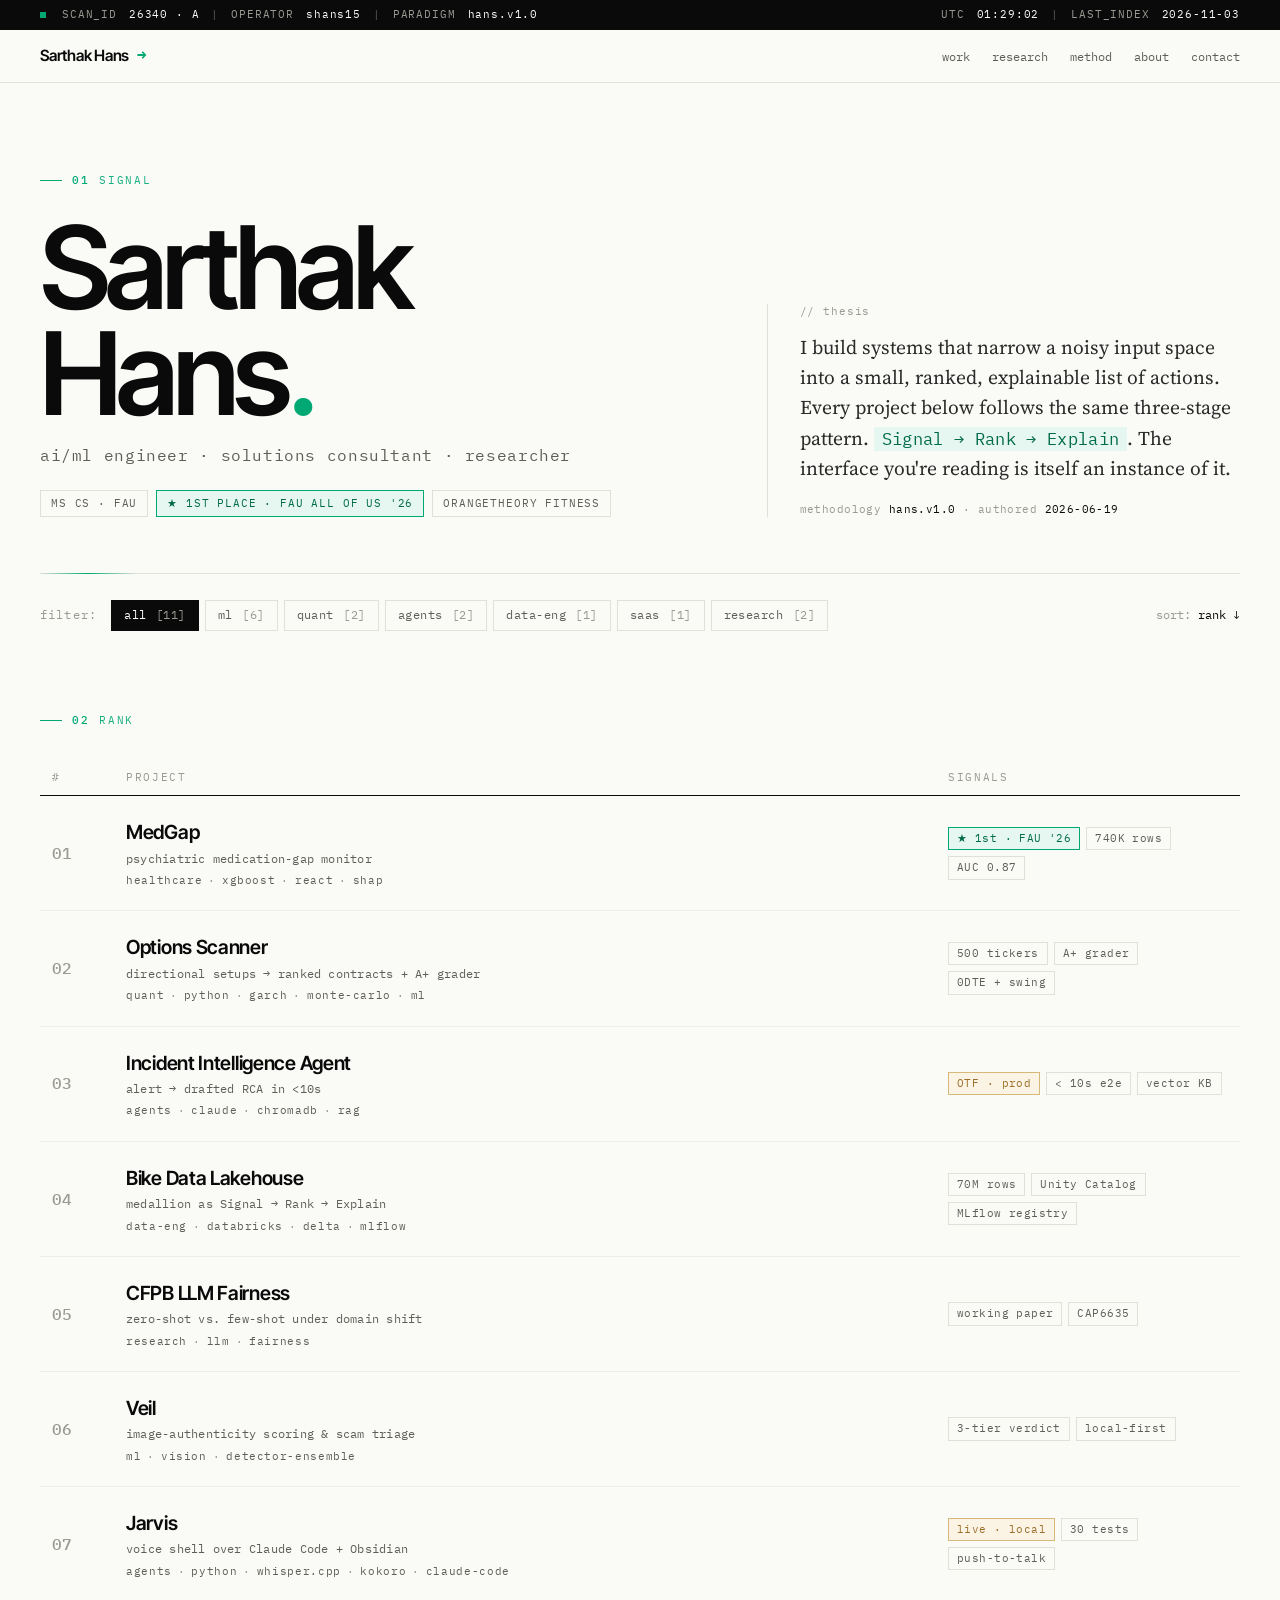
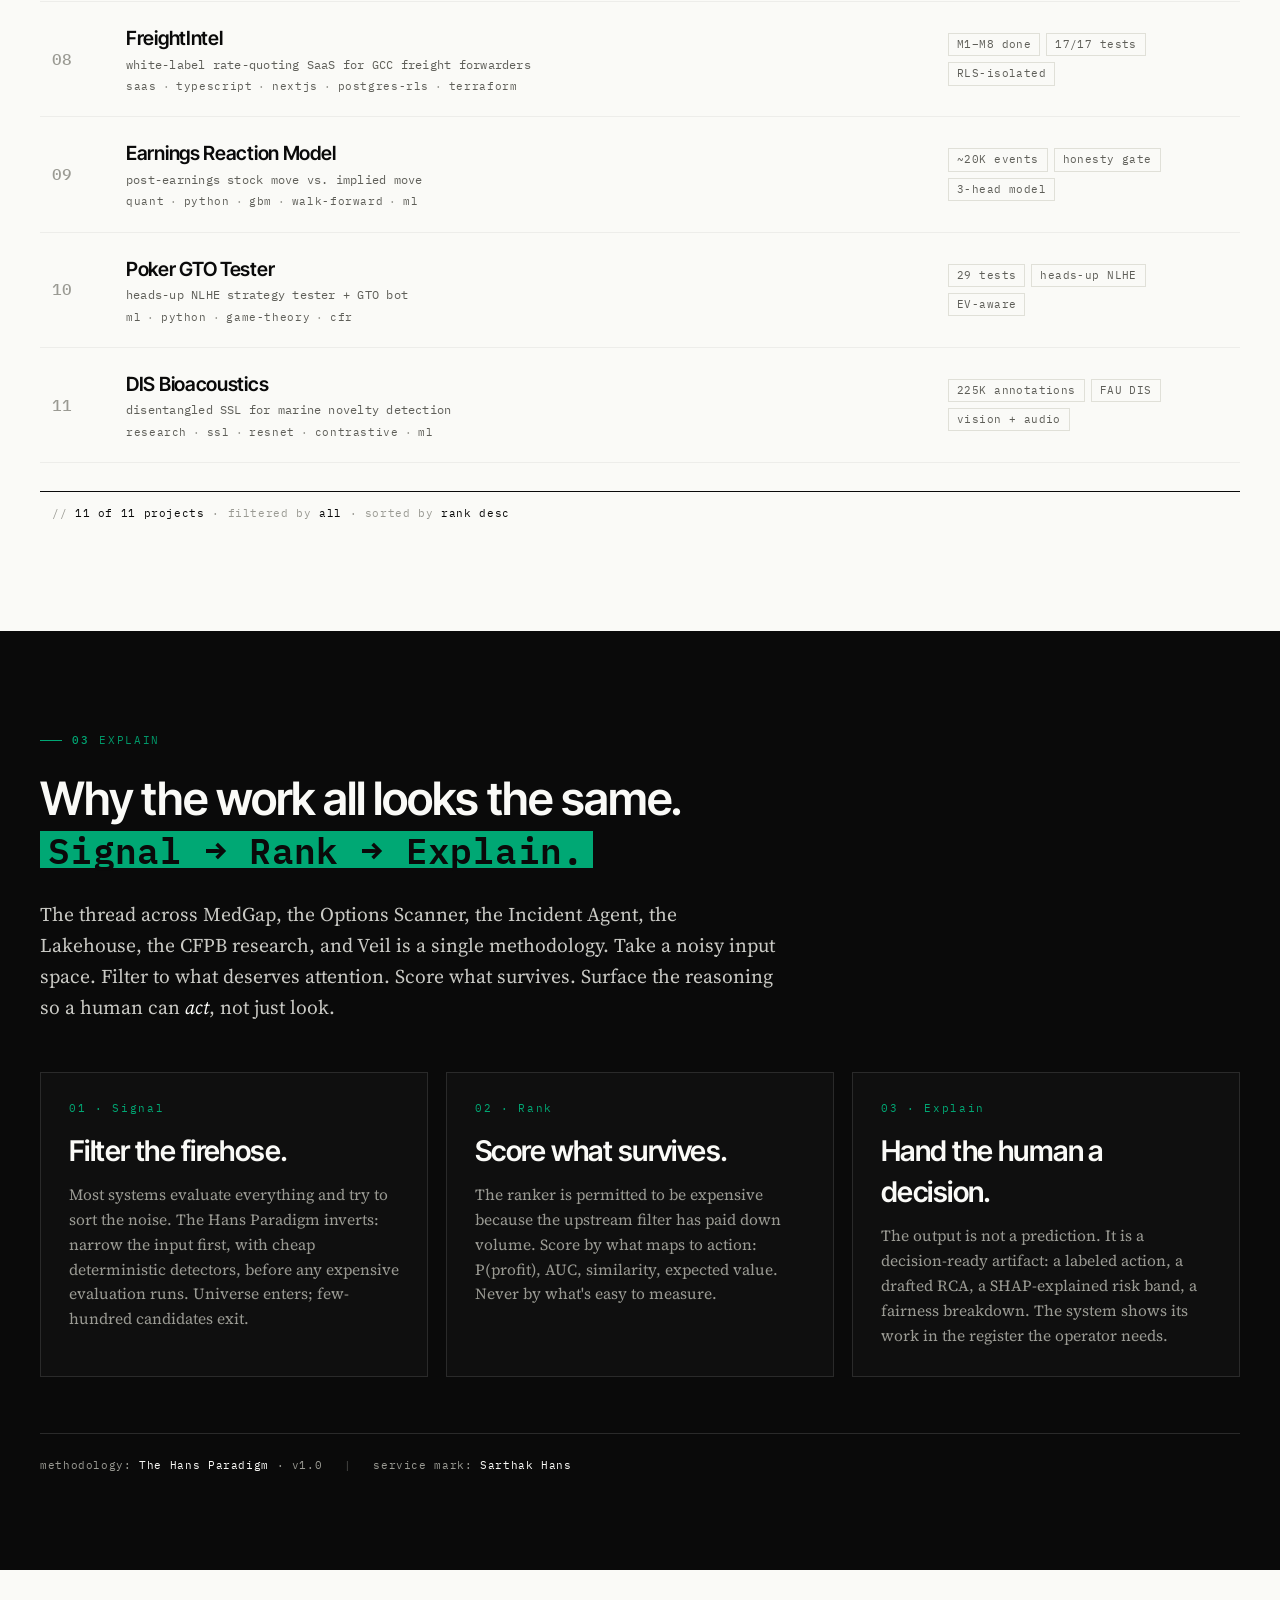
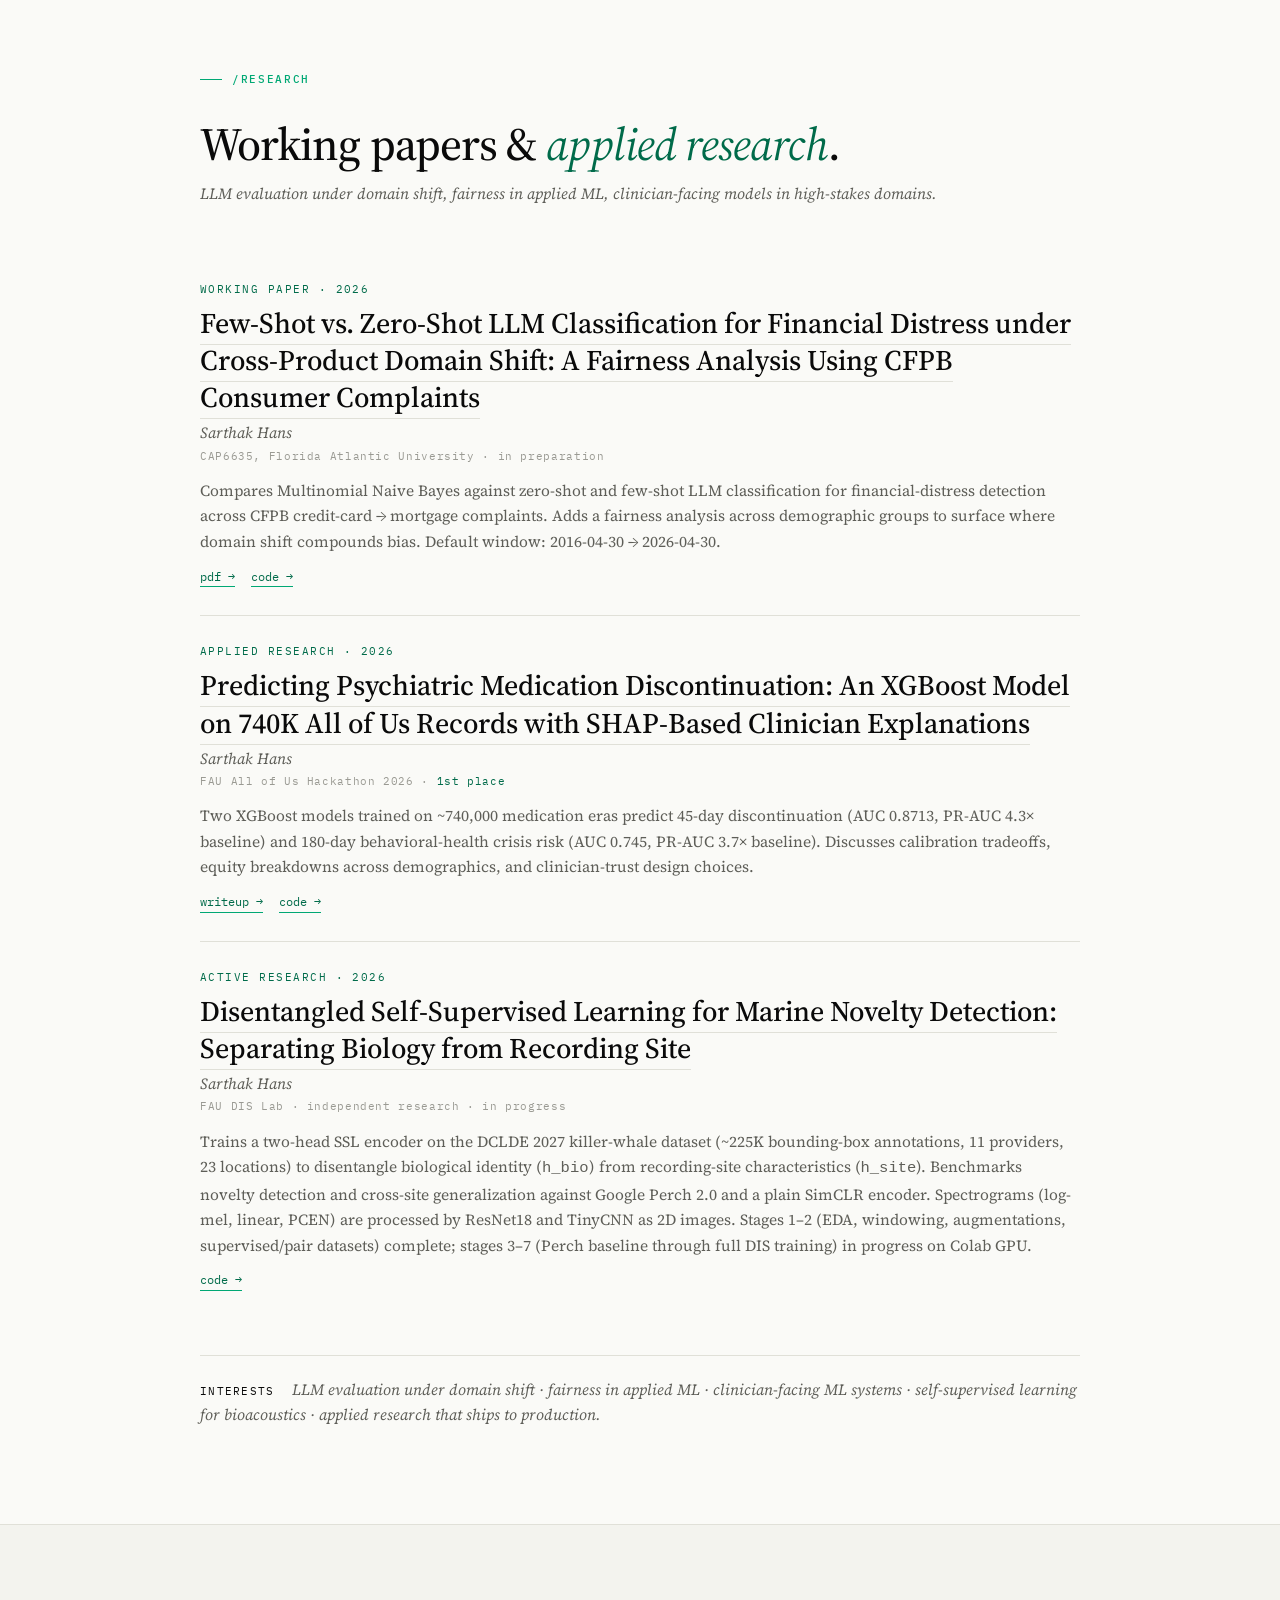
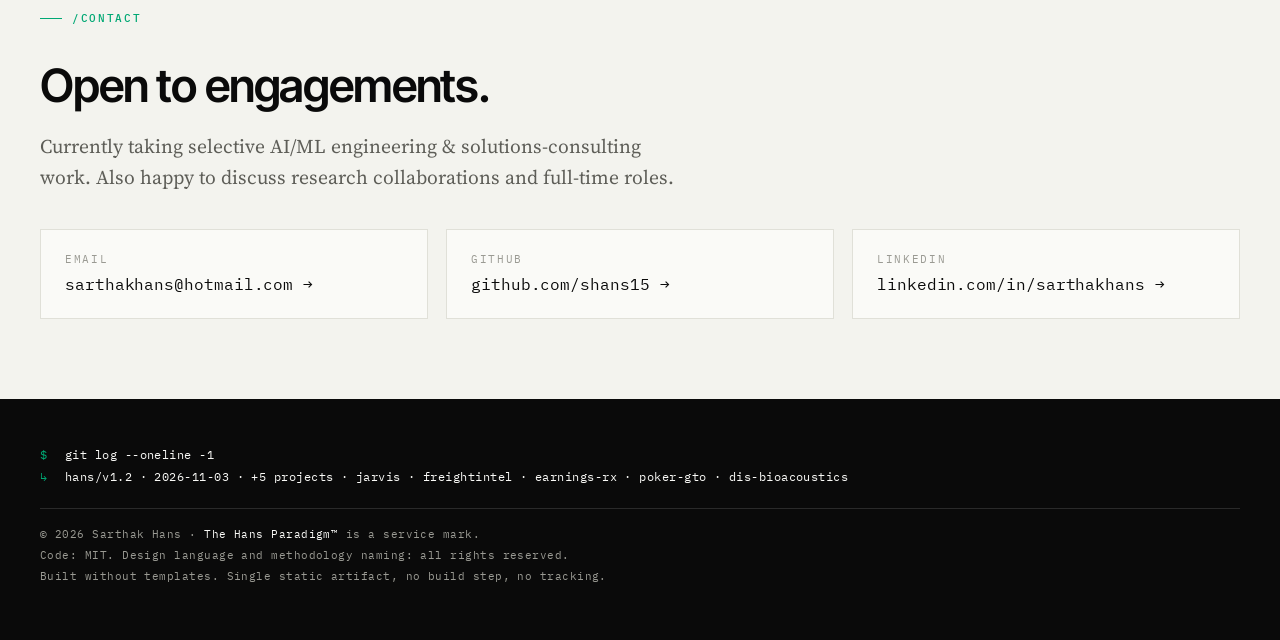
==== commit 314f74e3: "feat: add DIS bioacoustics research entry (#11 + research section) Covers both the audio processing " ====
--- a/index.html
+++ b/index.html
@@ -146,13 +146,13 @@
 
     <div class="filter-bar" role="toolbar" aria-label="Filter projects">
       <span class="filter-label">filter:</span>
-      <button class="filter-btn active" data-filter="all">all <span class="filter-count">[10]</span></button>
-      <button class="filter-btn" data-filter="ml">ml <span class="filter-count">[5]</span></button>
+      <button class="filter-btn active" data-filter="all">all <span class="filter-count">[11]</span></button>
+      <button class="filter-btn" data-filter="ml">ml <span class="filter-count">[6]</span></button>
       <button class="filter-btn" data-filter="quant">quant <span class="filter-count">[2]</span></button>
       <button class="filter-btn" data-filter="agents">agents <span class="filter-count">[2]</span></button>
       <button class="filter-btn" data-filter="data">data-eng <span class="filter-count">[1]</span></button>
       <button class="filter-btn" data-filter="saas">saas <span class="filter-count">[1]</span></button>
-      <button class="filter-btn" data-filter="research">research <span class="filter-count">[1]</span></button>
+      <button class="filter-btn" data-filter="research">research <span class="filter-count">[2]</span></button>
       <span class="filter-spacer"></span>
       <span class="filter-sort">sort: <span class="filter-sort-val">rank ↓</span></span>
     </div>
@@ -536,9 +536,46 @@
       </div>
     </article>
 
+    <article class="rank-row" data-cats="research ml">
+      <div class="rr-trigger" onclick="HansParadigm.toggle(this)">
+        <div class="rr-num">11</div>
+        <div class="rr-name">
+          <h3>DIS Bioacoustics <span class="rr-sub">disentangled SSL for marine novelty detection</span></h3>
+          <div class="rr-tags"><span>research</span><span class="dot">·</span><span>ssl</span><span class="dot">·</span><span>resnet</span><span class="dot">·</span><span>contrastive</span><span class="dot">·</span><span>ml</span></div>
+        </div>
+        <div class="rr-badges">
+          <span class="badge">225K annotations</span>
+          <span class="badge">FAU DIS</span>
+          <span class="badge">vision + audio</span>
+        </div>
+      </div>
+      <div class="rr-explain">
+        <div class="explain-grid">
+          <div>
+            <div class="explain-label">// why ranked #11</div>
+            <p class="explain-text">Research question: does a self-supervised encoder trained to separate <em>what made a sound</em> (biology) from <em>how it was recorded</em> (site, hydrophone, gain) detect <strong>unknown</strong> marine sounds better than Google's Perch 2.0 and a plain SimCLR encoder? The methodology maps cleanly: raw hydrophone audio windowed into 5-second clips (Signal) → disentangled two-head encoder scoring each window for biological content vs. recording artifact (<code>h_bio</code> / <code>h_site</code>) (Rank) → novelty score + cluster labels surfacing sounds the classifier has never seen (Explain). The <strong>computer vision side</strong>: spectrograms (log-mel, linear, PCEN) are the feature representation — ResNet18 and TinyCNN operate on them as 2D images, making this a CV problem applied to passive acoustic monitoring.</p>
+            <div class="explain-links">
+              <a href="https://github.com/shans15/bioacoustics-research">repo →</a>
+            </div>
+          </div>
+          <div>
+            <div class="explain-label">// rank features</div>
+            <dl class="feat-list">
+              <div class="feat"><dt>dataset</dt><dd>DCLDE 2027 · ~225K orca annotations · 23 sites</dd></div>
+              <div class="feat"><dt>features</dt><dd>log-mel · linear · PCEN spectrograms</dd></div>
+              <div class="feat"><dt>cv models</dt><dd>ResNet18 · TinyCNN on spectrograms</dd></div>
+              <div class="feat"><dt>ssl</dt><dd>SimCLR baseline + DIS two-head (h_bio / h_site)</dd></div>
+              <div class="feat"><dt>baselines</dt><dd>Perch 2.0 · plain SimCLR · supervised</dd></div>
+              <div class="feat"><dt>status</dt><dd>stages 1–2 done · stages 3–7 pending</dd></div>
+            </dl>
+          </div>
+        </div>
+      </div>
+    </article>
+
     <div class="rank-foot">
       <span class="rank-foot-token">// </span>
-      <span id="rank-count">10 of 10 projects</span>
+      <span id="rank-count">11 of 11 projects</span>
       <span class="rank-foot-token"> · filtered by </span>
       <span id="rank-filter">all</span>
       <span class="rank-foot-token"> · sorted by </span>
@@ -609,9 +646,18 @@
         <div class="pub-links"><a href="#">writeup →</a><a href="https://github.com/shans15/medgap">code →</a></div>
       </article>
 
+      <article class="pub">
+        <div class="pub-type">Active research · 2026</div>
+        <h3 class="pub-title"><a href="https://github.com/shans15/bioacoustics-research">Disentangled Self-Supervised Learning for Marine Novelty Detection: Separating Biology from Recording Site</a></h3>
+        <div class="pub-authors">Sarthak Hans</div>
+        <div class="pub-venue">FAU DIS Lab · independent research · in progress</div>
+        <p class="pub-abstract">Trains a two-head SSL encoder on the DCLDE 2027 killer-whale dataset (~225K bounding-box annotations, 11 providers, 23 locations) to disentangle biological identity (<code>h_bio</code>) from recording-site characteristics (<code>h_site</code>). Benchmarks novelty detection and cross-site generalization against Google Perch 2.0 and a plain SimCLR encoder. Spectrograms (log-mel, linear, PCEN) are processed by ResNet18 and TinyCNN as 2D images. Stages 1–2 (EDA, windowing, augmentations, supervised/pair datasets) complete; stages 3–7 (Perch baseline through full DIS training) in progress on Colab GPU.</p>
+        <div class="pub-links"><a href="https://github.com/shans15/bioacoustics-research">code →</a></div>
+      </article>
+
       <div class="research-interests">
         <span class="ri-label">interests</span>
-        <span>LLM evaluation under domain shift · fairness in applied ML · clinician-facing ML systems · applied research that ships to production.</span>
+        <span>LLM evaluation under domain shift · fairness in applied ML · clinician-facing ML systems · self-supervised learning for bioacoustics · applied research that ships to production.</span>
       </div>
     </div>
   </section>
@@ -654,7 +700,7 @@
     </div>
     <div class="footer-block">
       <span class="footer-token">↳</span>
-      <span class="footer-val" id="footer-commit">hans/v1.1 · 2026-11-03 · +4 projects · jarvis · freightintel · earnings-rx · poker-gto</span>
+      <span class="footer-val" id="footer-commit">hans/v1.2 · 2026-11-03 · +5 projects · jarvis · freightintel · earnings-rx · poker-gto · dis-bioacoustics</span>
     </div>
     <div class="footer-rule"></div>
     <div class="footer-meta">
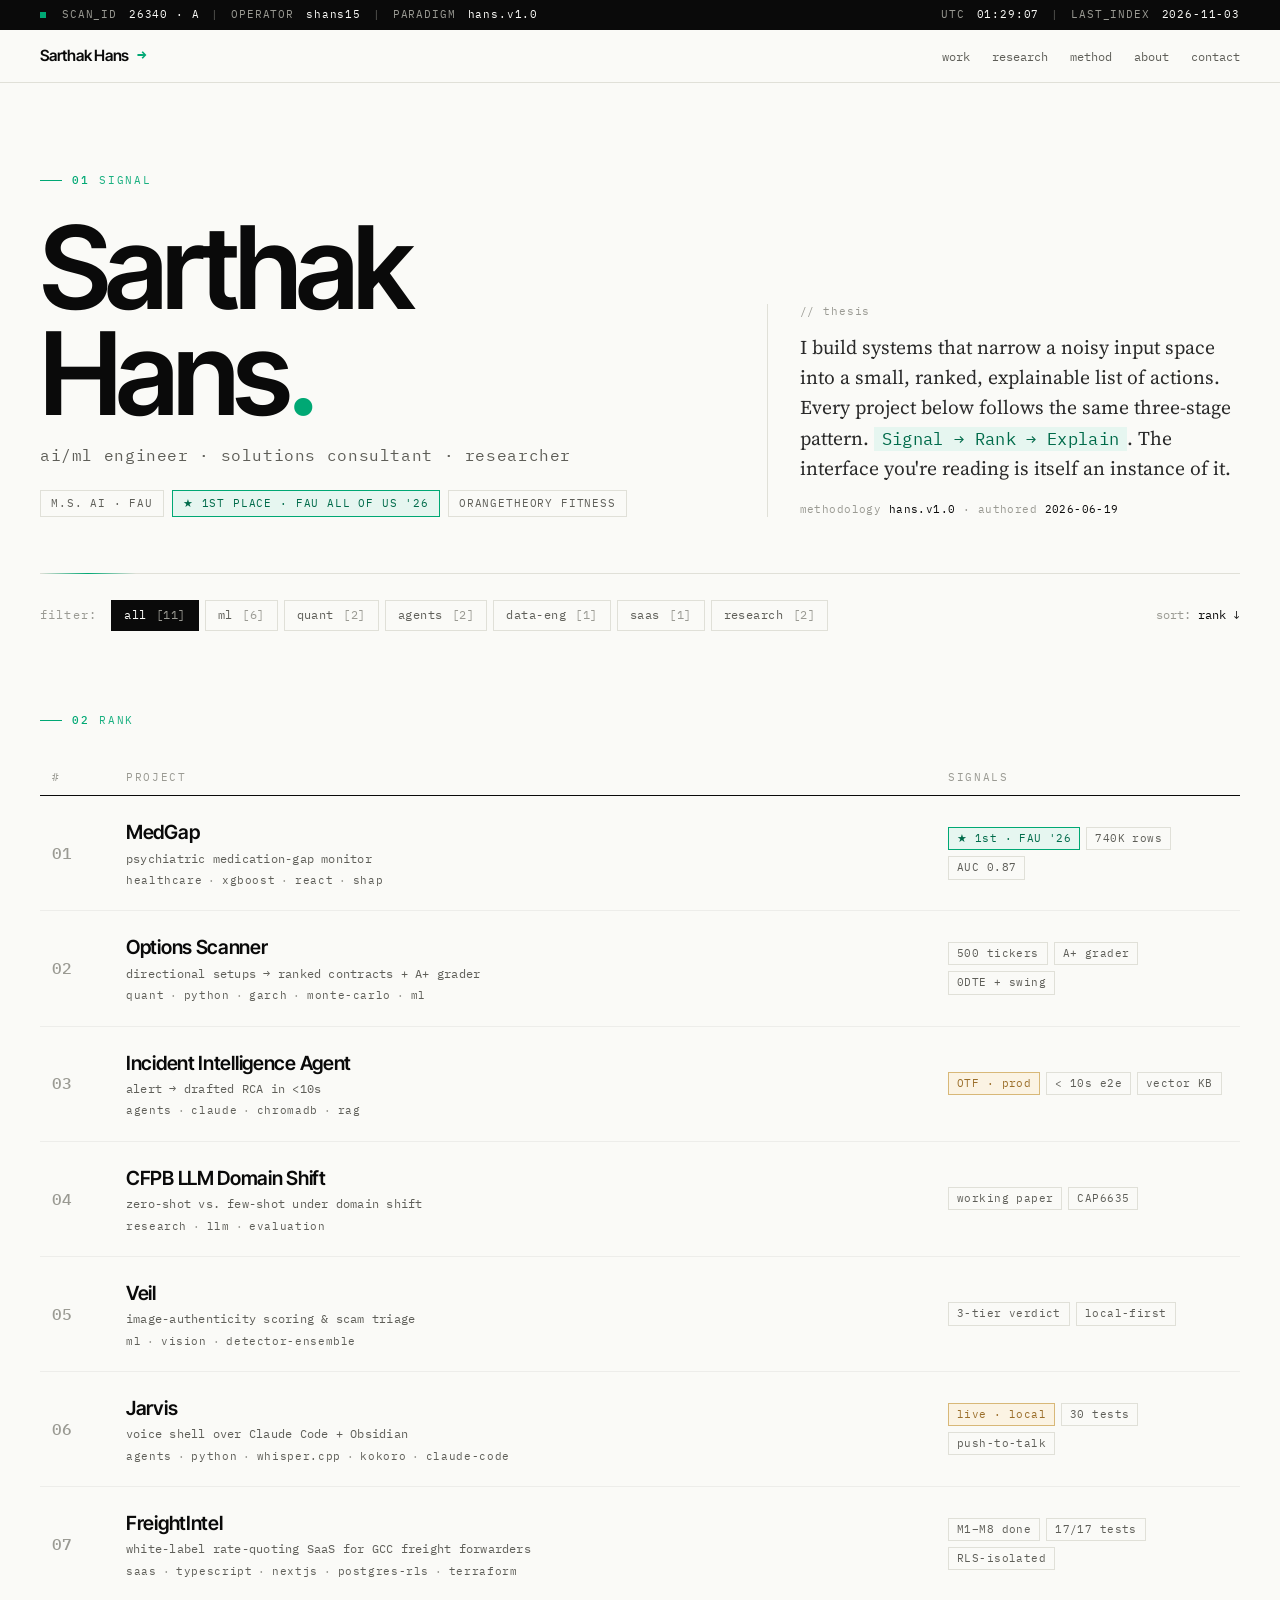
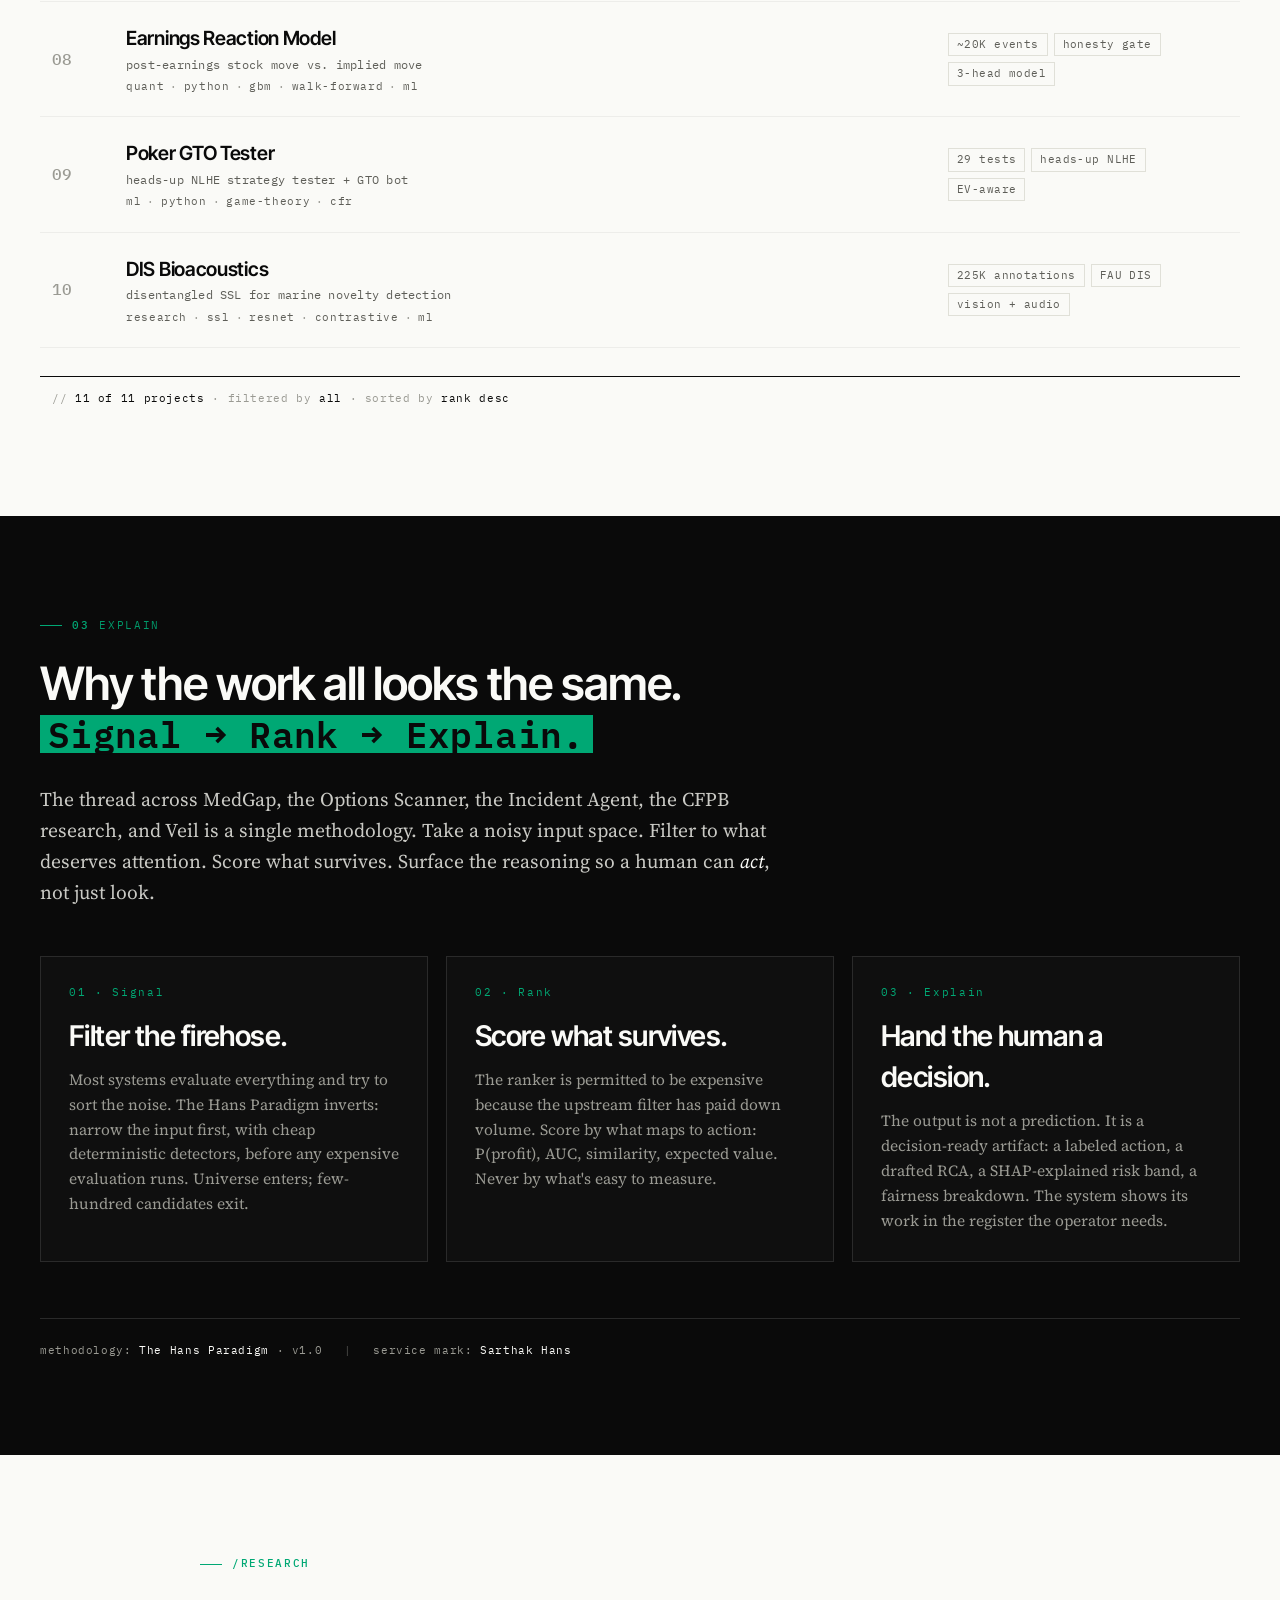
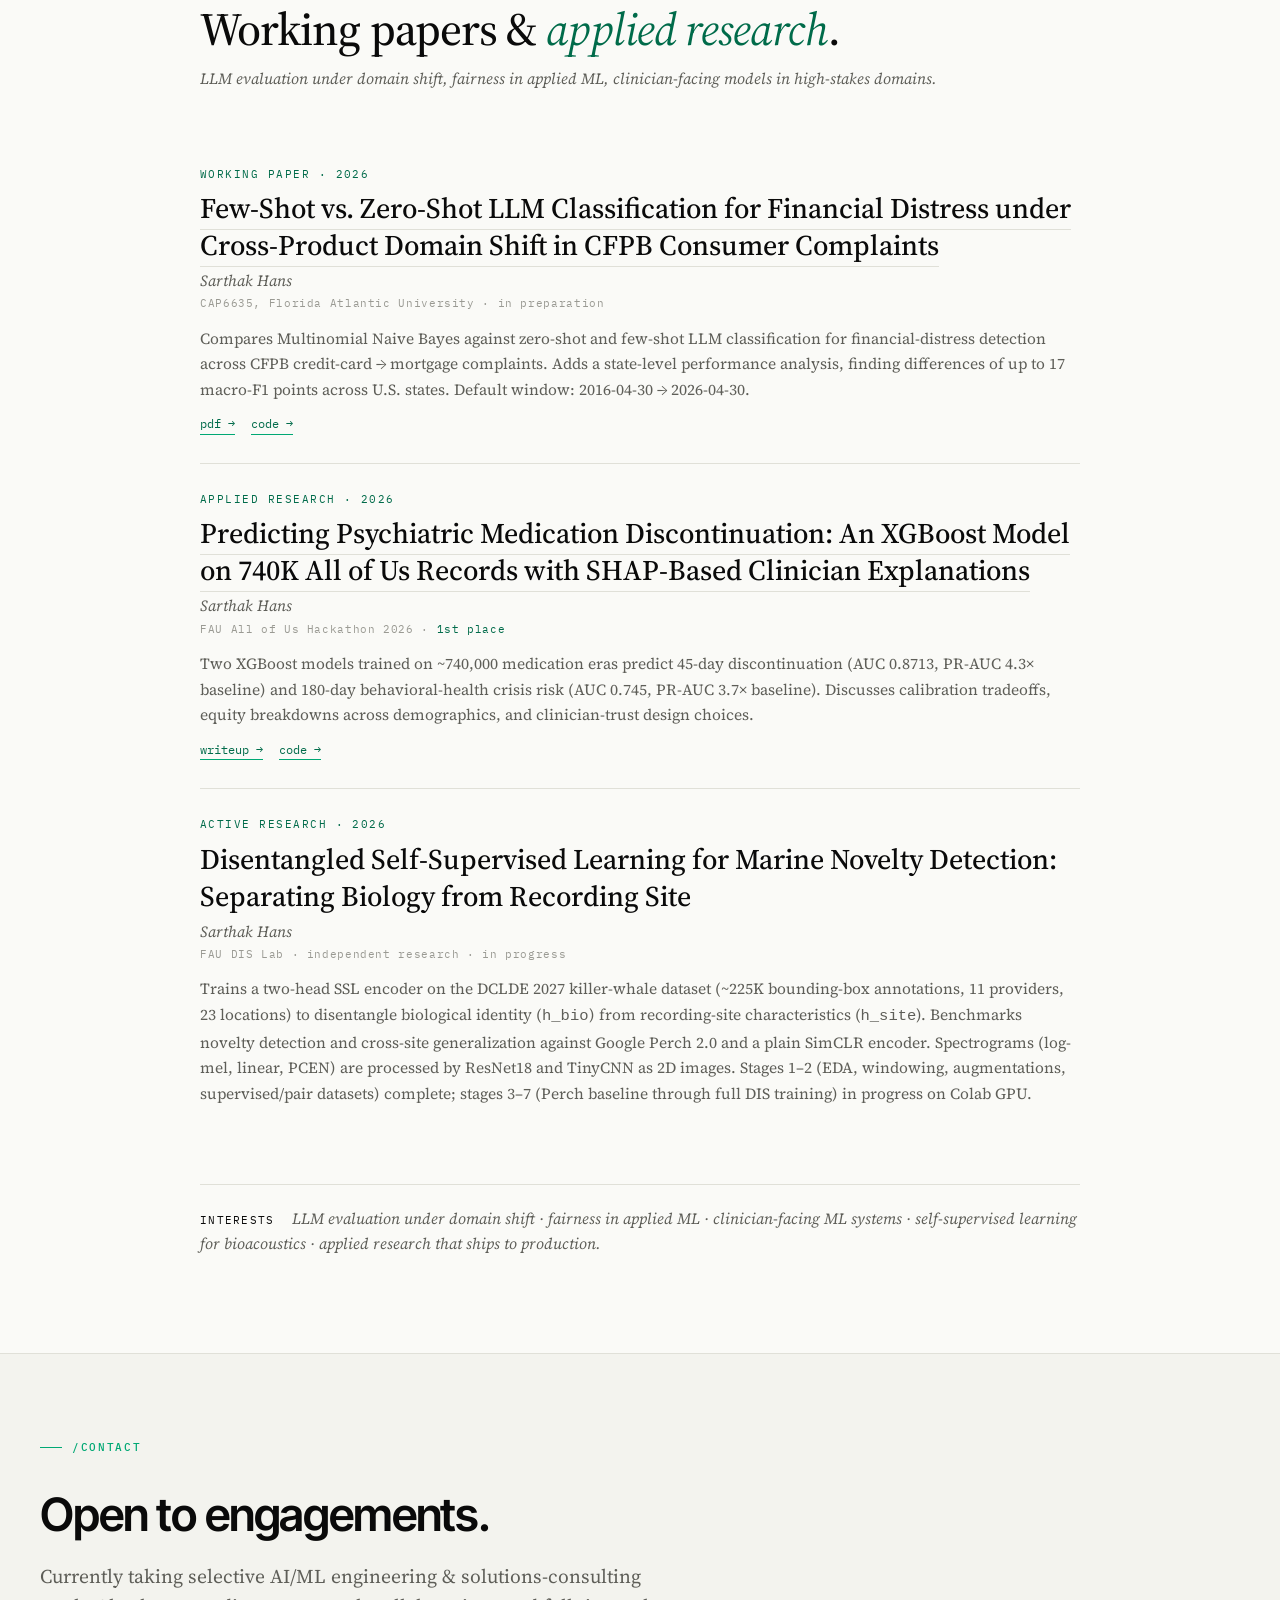
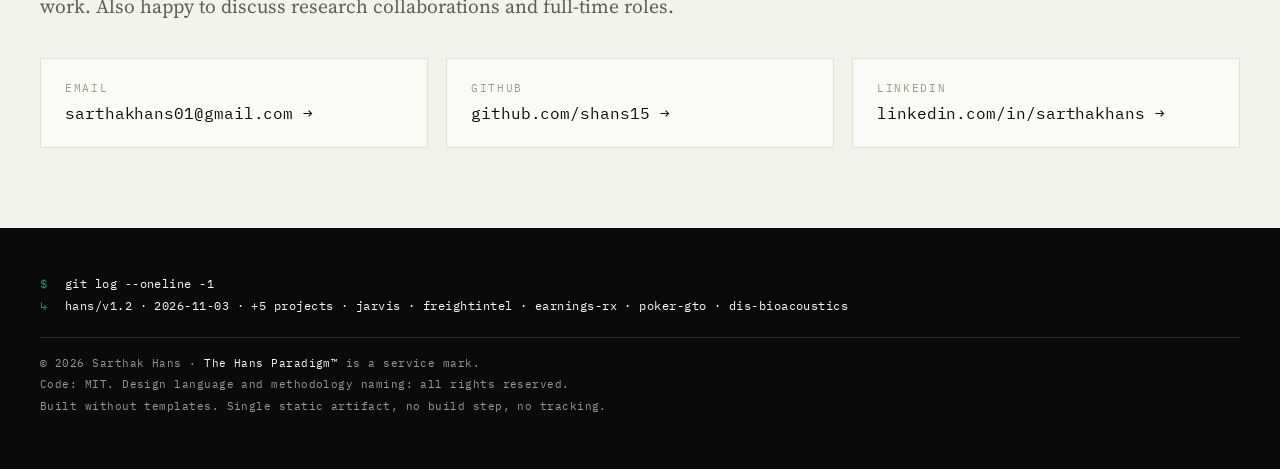
==== commit 87fe1bbc: "Portfolio cleanup: gmail contact, CFPB framed as state-level performance, remove Bike Lakehouse, dro" ====
--- a/index.html
+++ b/index.html
@@ -23,7 +23,7 @@
   <meta name="viewport" content="width=device-width, initial-scale=1, viewport-fit=cover">
   <meta name="theme-color" content="#0a0a0a">
   <title>Sarthak Hans · Signal → Rank → Explain · The Hans Paradigm</title>
-  <meta name="description" content="AI/ML engineer and researcher. Builds Signal → Rank → Explain systems in healthcare, fintech, and ops. MS CS @ FAU. 1st place FAU All of Us Hackathon 2026.">
+  <meta name="description" content="AI/ML engineer and researcher. Builds Signal → Rank → Explain systems in healthcare, fintech, and ops. M.S. Artificial Intelligence @ FAU. 1st place FAU All of Us Hackathon 2026.">
   <meta name="author" content="Sarthak Hans">
   <meta property="og:title" content="Sarthak Hans · The Hans Paradigm">
   <meta property="og:description" content="Signal → Rank → Explain. An interface that enacts the methodology.">
@@ -126,7 +126,7 @@
           <span class="hero-role">ai/ml engineer · solutions consultant · researcher</span>
         </h1>
         <div class="hero-credentials">
-          <span class="cred">MS CS · FAU</span>
+          <span class="cred">M.S. AI · FAU</span>
           <span class="cred cred-award">★ 1st place · FAU All of Us '26</span>
           <span class="cred">Orangetheory Fitness</span>
         </div>
@@ -284,47 +284,12 @@
       </div>
     </article>
 
-    <article class="rank-row" data-cats="data ml">
+    <article class="rank-row" data-cats="research ml">
       <div class="rr-trigger" onclick="HansParadigm.toggle(this)">
         <div class="rr-num">04</div>
         <div class="rr-name">
-          <h3>Bike Data Lakehouse <span class="rr-sub">medallion as Signal → Rank → Explain</span></h3>
-          <div class="rr-tags"><span>data-eng</span><span class="dot">·</span><span>databricks</span><span class="dot">·</span><span>delta</span><span class="dot">·</span><span>mlflow</span></div>
-        </div>
-        <div class="rr-badges">
-          <span class="badge">70M rows</span>
-          <span class="badge">Unity Catalog</span>
-          <span class="badge">MLflow registry</span>
-        </div>
-      </div>
-      <div class="rr-explain">
-        <div class="explain-grid">
-          <div>
-            <div class="explain-label">// why ranked #4</div>
-            <p class="explain-text">The methodology applied at the data-engineering layer. <em>Bronze (Signal)</em> ingests raw Citi Bike trips + GBFS + weather with MERGE-based idempotency and bad-row quarantine. <em>Silver (Rank)</em> is the cleaned, partitioned, Z-ordered hourly demand tables. <em>Gold (Explain)</em> is the predicted-demand model output an operations dashboard can actually act on. The Lakehouse architecture is the point, not the dataset.</p>
-            <div class="explain-links">
-              <a href="https://github.com/shans15/bike-data-lakehouse">repo →</a>
-            </div>
-          </div>
-          <div>
-            <div class="explain-label">// rank features</div>
-            <dl class="feat-list">
-              <div class="feat"><dt>volume</dt><dd>~70M trip rows · 3.5 GB</dd></div>
-              <div class="feat"><dt>governance</dt><dd>Unity Catalog, single plane</dd></div>
-              <div class="feat"><dt>experiments</dt><dd>MLflow · baseline + LGBM + GBT</dd></div>
-              <div class="feat"><dt>output</dt><dd>SQL ops dashboard</dd></div>
-            </dl>
-          </div>
-        </div>
-      </div>
-    </article>
-
-    <article class="rank-row" data-cats="research ml">
-      <div class="rr-trigger" onclick="HansParadigm.toggle(this)">
-        <div class="rr-num">05</div>
-        <div class="rr-name">
-          <h3>CFPB LLM Fairness <span class="rr-sub">zero-shot vs. few-shot under domain shift</span></h3>
-          <div class="rr-tags"><span>research</span><span class="dot">·</span><span>llm</span><span class="dot">·</span><span>fairness</span></div>
+          <h3>CFPB LLM Domain Shift <span class="rr-sub">zero-shot vs. few-shot under domain shift</span></h3>
+          <div class="rr-tags"><span>research</span><span class="dot">·</span><span>llm</span><span class="dot">·</span><span>evaluation</span></div>
         </div>
         <div class="rr-badges">
           <span class="badge">working paper</span>
@@ -334,8 +299,8 @@
       <div class="rr-explain">
         <div class="explain-grid">
           <div>
-            <div class="explain-label">// why ranked #5</div>
-            <p class="explain-text">The methodology as research. Compares Multinomial Naive Bayes against zero-shot and few-shot LLM classification for financial-distress detection across CFPB credit-card → mortgage complaints (Signal: classifiers · Rank: out-of-domain accuracy · Explain: fairness analysis across demographic groups). 10-year window, 2016–2026. In preparation as a working paper for CAP6635.</p>
+            <div class="explain-label">// why ranked #4</div>
+            <p class="explain-text">The methodology as research. Compares Multinomial Naive Bayes against zero-shot and few-shot LLM classification for financial-distress detection across CFPB credit-card → mortgage complaints (Signal: classifiers · Rank: out-of-domain accuracy · Explain: state-level performance analysis). 10-year window, 2016–2026. In preparation as a working paper for CAP6635.</p>
             <div class="explain-links">
               <a href="https://github.com/shans15/cap6635-research">repo →</a>
               <a href="#research">read alongside research section ↓</a>
@@ -357,7 +322,7 @@
 
     <article class="rank-row" data-cats="agents ml">
       <div class="rr-trigger" onclick="HansParadigm.toggle(this)">
-        <div class="rr-num">06</div>
+        <div class="rr-num">05</div>
         <div class="rr-name">
           <h3>Veil <span class="rr-sub">image-authenticity scoring &amp; scam triage</span></h3>
           <div class="rr-tags"><span>ml</span><span class="dot">·</span><span>vision</span><span class="dot">·</span><span>detector-ensemble</span></div>
@@ -370,7 +335,7 @@
       <div class="rr-explain">
         <div class="explain-grid">
           <div>
-            <div class="explain-label">// why ranked #6</div>
+            <div class="explain-label">// why ranked #5</div>
             <p class="explain-text">Same pattern, image domain. Detector outputs (Signal) → combined Veil authenticity score with confidence rating (Rank) → plain-language verdict (<code>Looks authentic</code> / <code>Needs review</code> / <code>High scam risk</code>) plus visual warning-sign explanations and verification next-steps (Explain). Designed for human review, not as definitive proof.</p>
             <div class="explain-links">
               <a href="https://github.com/shans15/ai-detector">repo →</a>
@@ -391,7 +356,7 @@
 
     <article class="rank-row" data-cats="agents ml">
       <div class="rr-trigger" onclick="HansParadigm.toggle(this)">
-        <div class="rr-num">07</div>
+        <div class="rr-num">06</div>
         <div class="rr-name">
           <h3>Jarvis <span class="rr-sub">voice shell over Claude Code + Obsidian</span></h3>
           <div class="rr-tags"><span>agents</span><span class="dot">·</span><span>python</span><span class="dot">·</span><span>whisper.cpp</span><span class="dot">·</span><span>kokoro</span><span class="dot">·</span><span>claude-code</span></div>
@@ -405,7 +370,7 @@
       <div class="rr-explain">
         <div class="explain-grid">
           <div>
-            <div class="explain-label">// why ranked #7</div>
+            <div class="explain-label">// why ranked #6</div>
             <p class="explain-text">Local voice AI orchestrator running on-device. Mic audio transcribed by whisper.cpp (Metal-accelerated) is the Signal. A router classifies intent into Dictation mode (insert at cursor) or Agent mode (hand off to Claude Code headless backend) — that classification is the Rank. Kokoro TTS reads the result back, complete with a spoken confirm-gate for destructive actions (Explain). Obsidian MCP gives the agent read/write access to the vault. Phase 1 + P1.x shipped: async slow-path, barge-in detection around agent replies, full agency tools (Read/Glob/Grep/Write/Edit/Bash + Obsidian). All live-verified on machine.</p>
             <div class="explain-links">
               <span class="explain-note">local-first · not yet public</span>
@@ -428,7 +393,7 @@
 
     <article class="rank-row" data-cats="saas">
       <div class="rr-trigger" onclick="HansParadigm.toggle(this)">
-        <div class="rr-num">08</div>
+        <div class="rr-num">07</div>
         <div class="rr-name">
           <h3>FreightIntel <span class="rr-sub">white-label rate-quoting SaaS for GCC freight forwarders</span></h3>
           <div class="rr-tags"><span>saas</span><span class="dot">·</span><span>typescript</span><span class="dot">·</span><span>nextjs</span><span class="dot">·</span><span>postgres-rls</span><span class="dot">·</span><span>terraform</span></div>
@@ -442,10 +407,9 @@
       <div class="rr-explain">
         <div class="explain-grid">
           <div>
-            <div class="explain-label">// why ranked #8</div>
+            <div class="explain-label">// why ranked #7</div>
             <p class="explain-text">Greenfield enterprise SaaS monorepo: a conversational widget collects shipment details (Signal), the API scores and tiers quote options — spot-rate openly, contract-rate gated behind account creation (Rank), and the response hands the freight forwarder a decision-ready quote with a clear next action (Explain). Multi-tenant Postgres with full row-level security (<code>set_config</code> per transaction + <code>NULLIF</code> guard for connection-pooling edge cases under PgBouncer). Stack: pnpm monorepo — <code>shared</code> (Zod+types), <code>api</code> (Express→Lambda, Prisma), <code>widget</code> (React+Vite iframe embed), <code>web</code> (Next.js 14 admin on Vercel), Terraform infra. M1–M8 complete and end-to-end verified with Docker stack.</p>
             <div class="explain-links">
-              <a href="https://github.com/shans15/freightintel">repo →</a>
             </div>
           </div>
           <div>
@@ -465,7 +429,7 @@
 
     <article class="rank-row" data-cats="quant ml">
       <div class="rr-trigger" onclick="HansParadigm.toggle(this)">
-        <div class="rr-num">09</div>
+        <div class="rr-num">08</div>
         <div class="rr-name">
           <h3>Earnings Reaction Model <span class="rr-sub">post-earnings stock move vs. implied move</span></h3>
           <div class="rr-tags"><span>quant</span><span class="dot">·</span><span>python</span><span class="dot">·</span><span>gbm</span><span class="dot">·</span><span>walk-forward</span><span class="dot">·</span><span>ml</span></div>
@@ -479,7 +443,7 @@
       <div class="rr-explain">
         <div class="explain-grid">
           <div>
-            <div class="explain-label">// why ranked #9</div>
+            <div class="explain-label">// why ranked #8</div>
             <p class="explain-text">Cross-ticker ML model predicting post-earnings stock reaction — gap magnitude, direction, and post-announcement drift — benchmarked against the live implied move. Per-ticker history (~15–80 quarters) is too small for ML, so ~500 S&amp;P names are pooled into ~20–40K events: a data-density decision that is itself the Signal-stage design. Three gradient-boosted model heads (quantile regression for magnitude, classifier for direction, regression for drift) are the Rank. Output is a <code>rich / cheap / neutral</code> edge classification relative to the live straddle (Explain). An <em>honesty gate</em> forces the model to report "no exploitable edge found" if it cannot beat the naïve baseline out-of-sample.</p>
             <div class="explain-links">
               <a href="https://github.com/shans15/options-scanner">repo →</a>
@@ -502,7 +466,7 @@
 
     <article class="rank-row" data-cats="ml">
       <div class="rr-trigger" onclick="HansParadigm.toggle(this)">
-        <div class="rr-num">10</div>
+        <div class="rr-num">09</div>
         <div class="rr-name">
           <h3>Poker GTO Tester <span class="rr-sub">heads-up NLHE strategy tester + GTO bot</span></h3>
           <div class="rr-tags"><span>ml</span><span class="dot">·</span><span>python</span><span class="dot">·</span><span>game-theory</span><span class="dot">·</span><span>cfr</span></div>
@@ -516,7 +480,7 @@
       <div class="rr-explain">
         <div class="explain-grid">
           <div>
-            <div class="explain-label">// why ranked #10</div>
+            <div class="explain-label">// why ranked #9</div>
             <p class="explain-text">Python CLI for heads-up no-limit hold'em strategy analysis and testing. Hand state and bet history are the Signal. A game-tree engine evaluates available actions and scores them by expected value and GTO deviation — that's the Rank. Output is an explained action recommendation backed by equity estimates and EV calculations (Explain). Core simulation + evaluator + equity engine complete with 29 passing tests. The stretch goal is a Counterfactual Regret Minimization bot — an opponent that converges to a Nash-equilibrium strategy via self-play and is, in theory, unexploitable.</p>
             <div class="explain-links">
               <span class="explain-note">local-first · not yet public</span>
@@ -538,7 +502,7 @@
 
     <article class="rank-row" data-cats="research ml">
       <div class="rr-trigger" onclick="HansParadigm.toggle(this)">
-        <div class="rr-num">11</div>
+        <div class="rr-num">10</div>
         <div class="rr-name">
           <h3>DIS Bioacoustics <span class="rr-sub">disentangled SSL for marine novelty detection</span></h3>
           <div class="rr-tags"><span>research</span><span class="dot">·</span><span>ssl</span><span class="dot">·</span><span>resnet</span><span class="dot">·</span><span>contrastive</span><span class="dot">·</span><span>ml</span></div>
@@ -552,10 +516,9 @@
       <div class="rr-explain">
         <div class="explain-grid">
           <div>
-            <div class="explain-label">// why ranked #11</div>
+            <div class="explain-label">// why ranked #10</div>
             <p class="explain-text">Research question: does a self-supervised encoder trained to separate <em>what made a sound</em> (biology) from <em>how it was recorded</em> (site, hydrophone, gain) detect <strong>unknown</strong> marine sounds better than Google's Perch 2.0 and a plain SimCLR encoder? The methodology maps cleanly: raw hydrophone audio windowed into 5-second clips (Signal) → disentangled two-head encoder scoring each window for biological content vs. recording artifact (<code>h_bio</code> / <code>h_site</code>) (Rank) → novelty score + cluster labels surfacing sounds the classifier has never seen (Explain). The <strong>computer vision side</strong>: spectrograms (log-mel, linear, PCEN) are the feature representation — ResNet18 and TinyCNN operate on them as 2D images, making this a CV problem applied to passive acoustic monitoring.</p>
             <div class="explain-links">
-              <a href="https://github.com/shans15/bioacoustics-research">repo →</a>
             </div>
           </div>
           <div>
@@ -591,7 +554,7 @@
     <div class="method-inner">
       <div class="stage-label stage-label-on-dark"><span class="stage-num">03</span><span class="stage-name">Explain</span></div>
       <h2 class="method-h2">Why the work all looks the same.<br><span class="method-em">Signal → Rank → Explain.</span></h2>
-      <p class="method-lead">The thread across MedGap, the Options Scanner, the Incident Agent, the Lakehouse, the CFPB research, and Veil is a single methodology. Take a noisy input space. Filter to what deserves attention. Score what survives. Surface the reasoning so a human can <em>act</em>, not just look.</p>
+      <p class="method-lead">The thread across MedGap, the Options Scanner, the Incident Agent, the CFPB research, and Veil is a single methodology. Take a noisy input space. Filter to what deserves attention. Score what survives. Surface the reasoning so a human can <em>act</em>, not just look.</p>
 
       <div class="method-stages">
         <article class="method-stage">
@@ -630,10 +593,10 @@
 
       <article class="pub">
         <div class="pub-type">Working paper · 2026</div>
-        <h3 class="pub-title"><a href="#">Few-Shot vs. Zero-Shot LLM Classification for Financial Distress under Cross-Product Domain Shift: A Fairness Analysis Using CFPB Consumer Complaints</a></h3>
+        <h3 class="pub-title"><a href="#">Few-Shot vs. Zero-Shot LLM Classification for Financial Distress under Cross-Product Domain Shift in CFPB Consumer Complaints</a></h3>
         <div class="pub-authors">Sarthak Hans</div>
         <div class="pub-venue">CAP6635, Florida Atlantic University · in preparation</div>
-        <p class="pub-abstract">Compares Multinomial Naive Bayes against zero-shot and few-shot LLM classification for financial-distress detection across CFPB credit-card → mortgage complaints. Adds a fairness analysis across demographic groups to surface where domain shift compounds bias. Default window: 2016-04-30 → 2026-04-30.</p>
+        <p class="pub-abstract">Compares Multinomial Naive Bayes against zero-shot and few-shot LLM classification for financial-distress detection across CFPB credit-card → mortgage complaints. Adds a state-level performance analysis, finding differences of up to 17 macro-F1 points across U.S. states. Default window: 2016-04-30 → 2026-04-30.</p>
         <div class="pub-links"><a href="#">pdf →</a><a href="https://github.com/shans15/cap6635-research">code →</a></div>
       </article>
 
@@ -648,11 +611,11 @@
 
       <article class="pub">
         <div class="pub-type">Active research · 2026</div>
-        <h3 class="pub-title"><a href="https://github.com/shans15/bioacoustics-research">Disentangled Self-Supervised Learning for Marine Novelty Detection: Separating Biology from Recording Site</a></h3>
+        <h3 class="pub-title">Disentangled Self-Supervised Learning for Marine Novelty Detection: Separating Biology from Recording Site</h3>
         <div class="pub-authors">Sarthak Hans</div>
         <div class="pub-venue">FAU DIS Lab · independent research · in progress</div>
         <p class="pub-abstract">Trains a two-head SSL encoder on the DCLDE 2027 killer-whale dataset (~225K bounding-box annotations, 11 providers, 23 locations) to disentangle biological identity (<code>h_bio</code>) from recording-site characteristics (<code>h_site</code>). Benchmarks novelty detection and cross-site generalization against Google Perch 2.0 and a plain SimCLR encoder. Spectrograms (log-mel, linear, PCEN) are processed by ResNet18 and TinyCNN as 2D images. Stages 1–2 (EDA, windowing, augmentations, supervised/pair datasets) complete; stages 3–7 (Perch baseline through full DIS training) in progress on Colab GPU.</p>
-        <div class="pub-links"><a href="https://github.com/shans15/bioacoustics-research">code →</a></div>
+        
       </article>
 
       <div class="research-interests">
@@ -671,9 +634,9 @@
       <h2 class="contact-h2">Open to engagements.</h2>
       <p class="contact-lead">Currently taking selective AI/ML engineering &amp; solutions-consulting work. Also happy to discuss research collaborations and full-time roles.</p>
       <div class="contact-grid">
-        <a class="contact-link" href="mailto:sarthakhans@hotmail.com">
+        <a class="contact-link" href="mailto:sarthakhans01@gmail.com">
           <span class="cl-label">email</span>
-          <span class="cl-val">sarthakhans@hotmail.com →</span>
+          <span class="cl-val">sarthakhans01@gmail.com →</span>
         </a>
         <a class="contact-link" href="https://github.com/shans15">
           <span class="cl-label">github</span>
